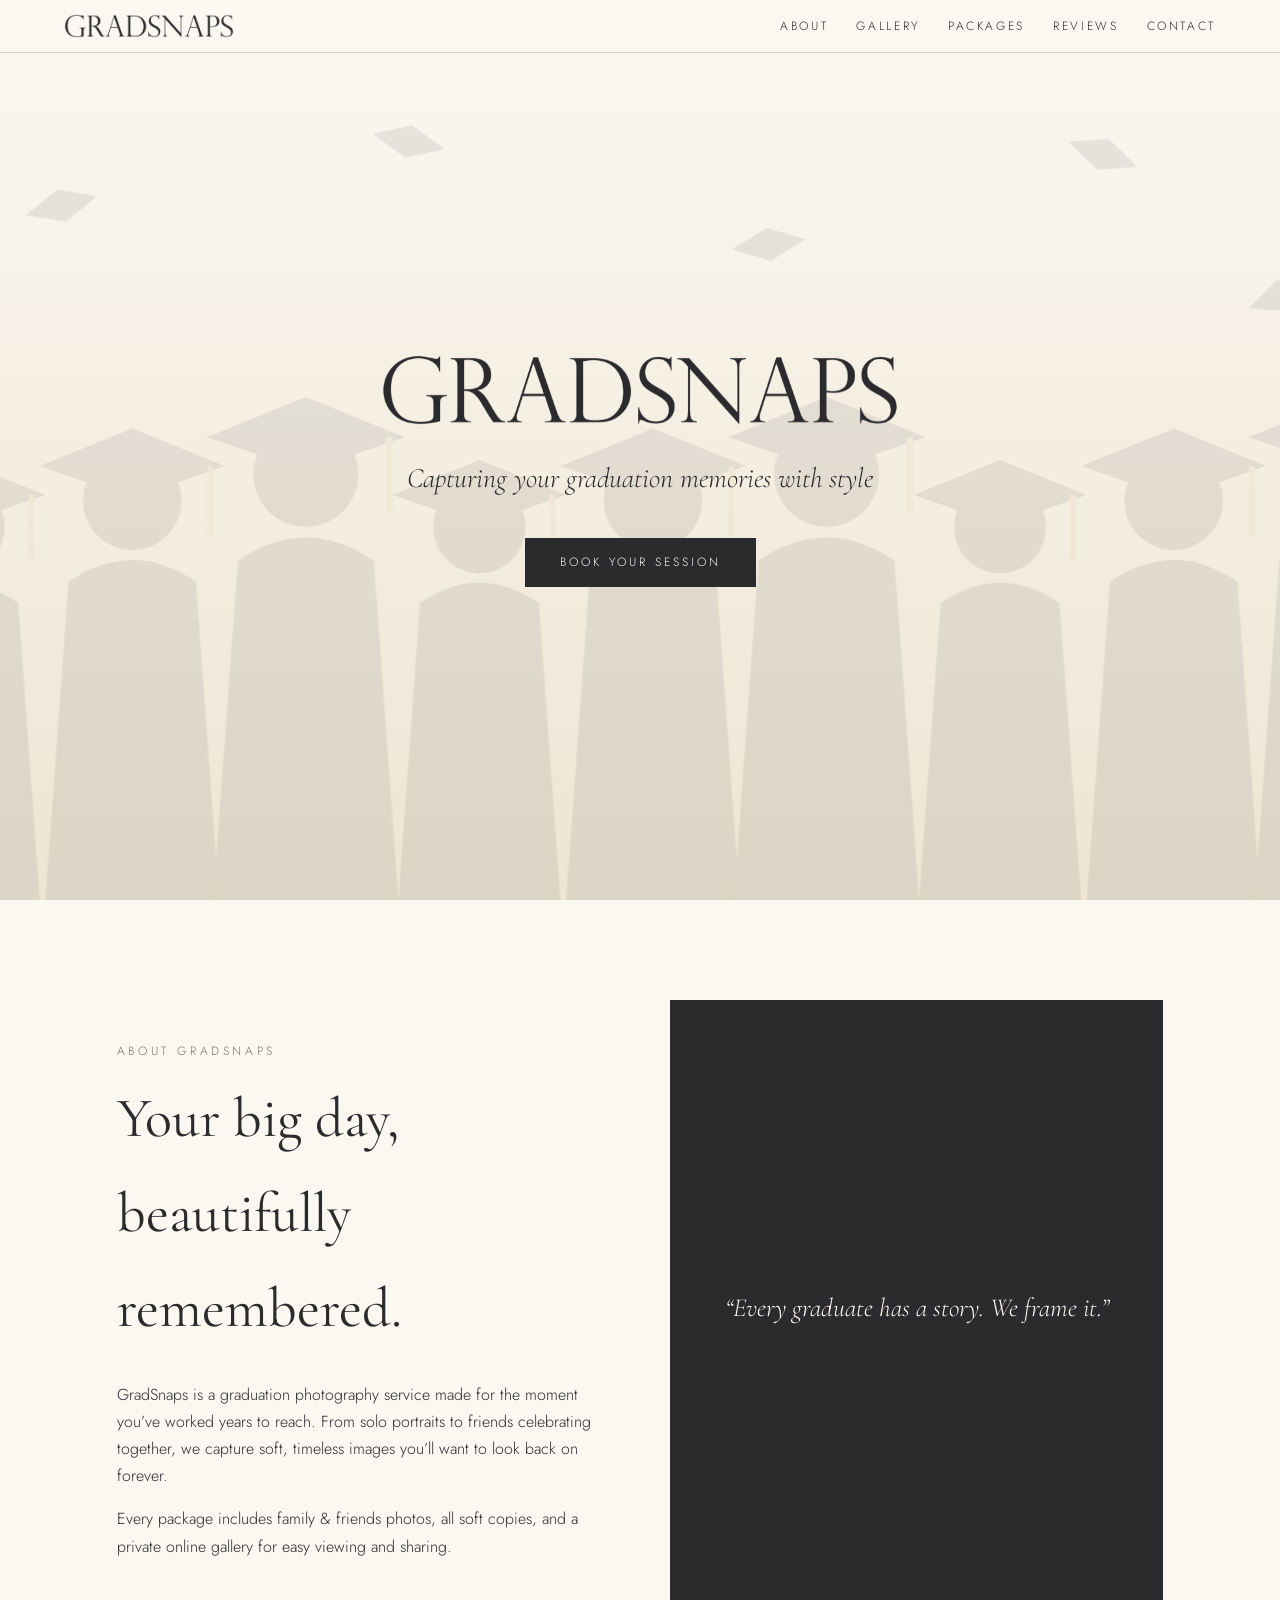
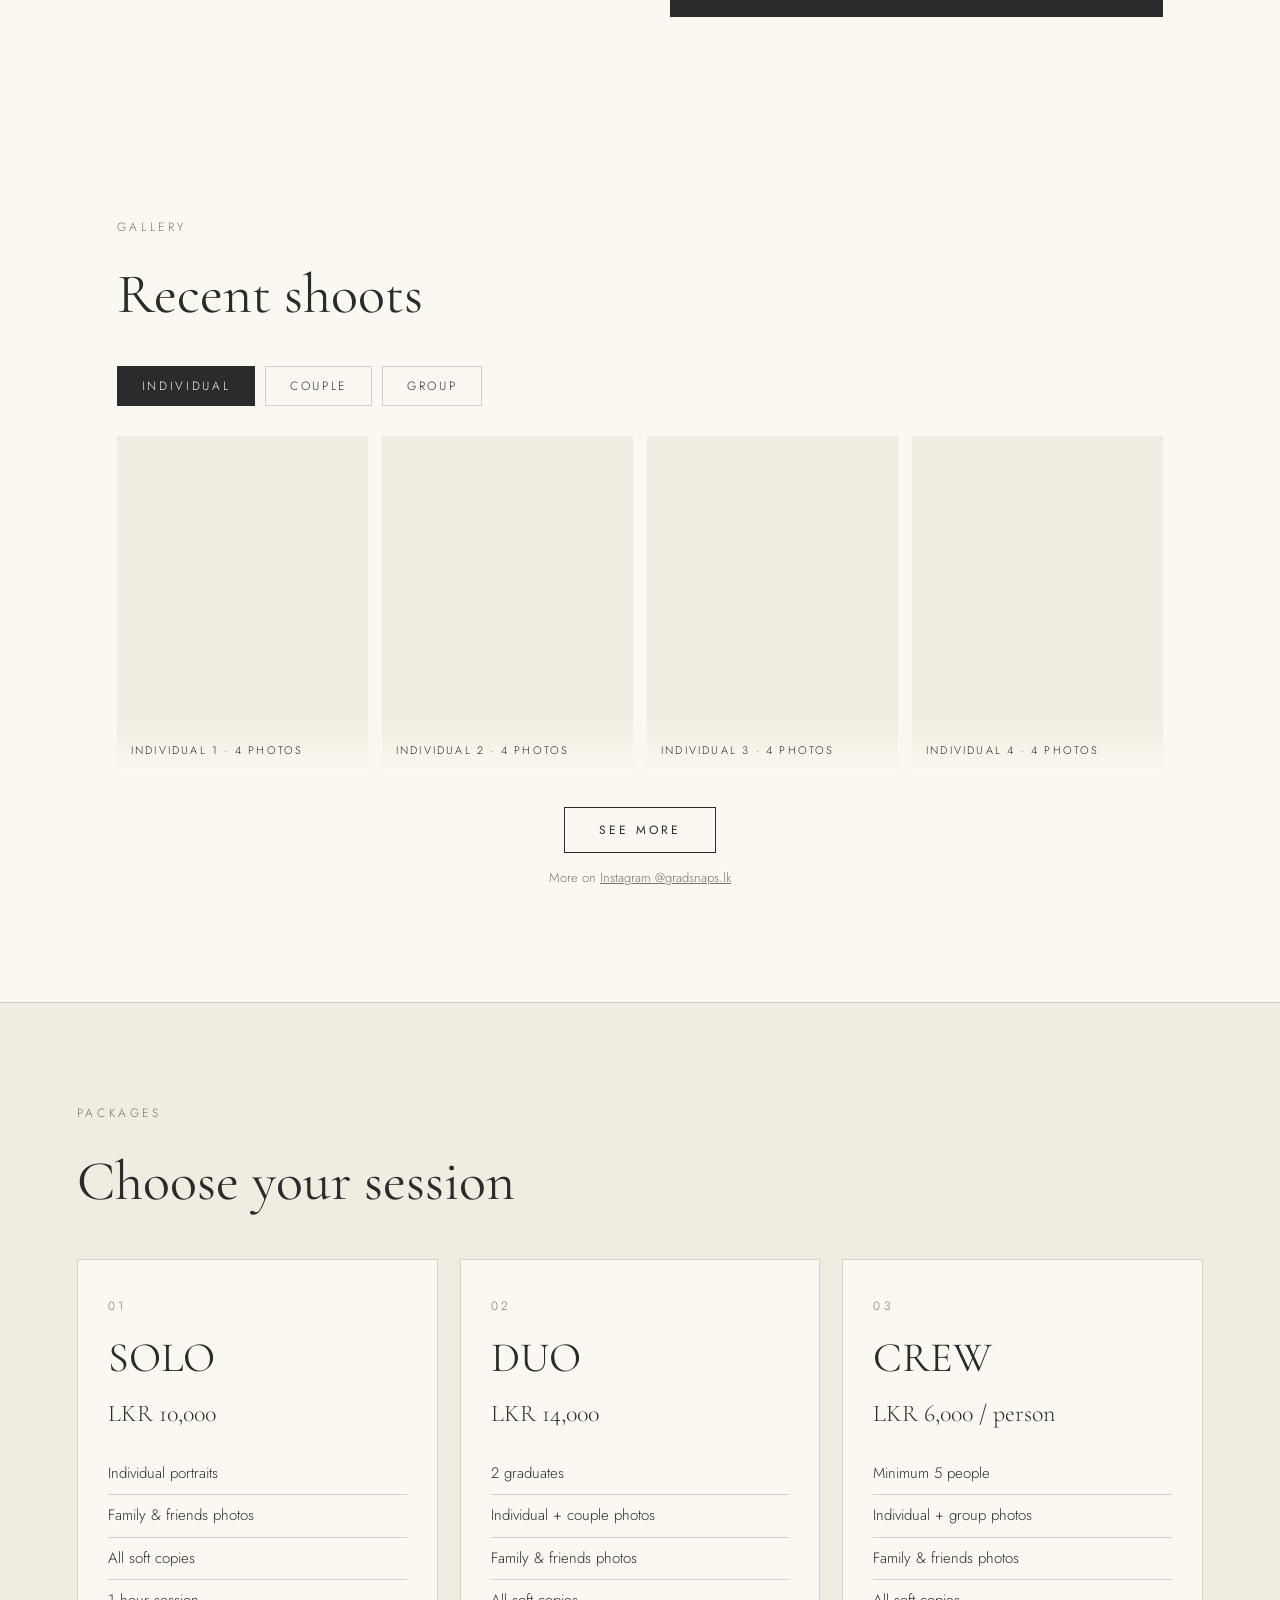
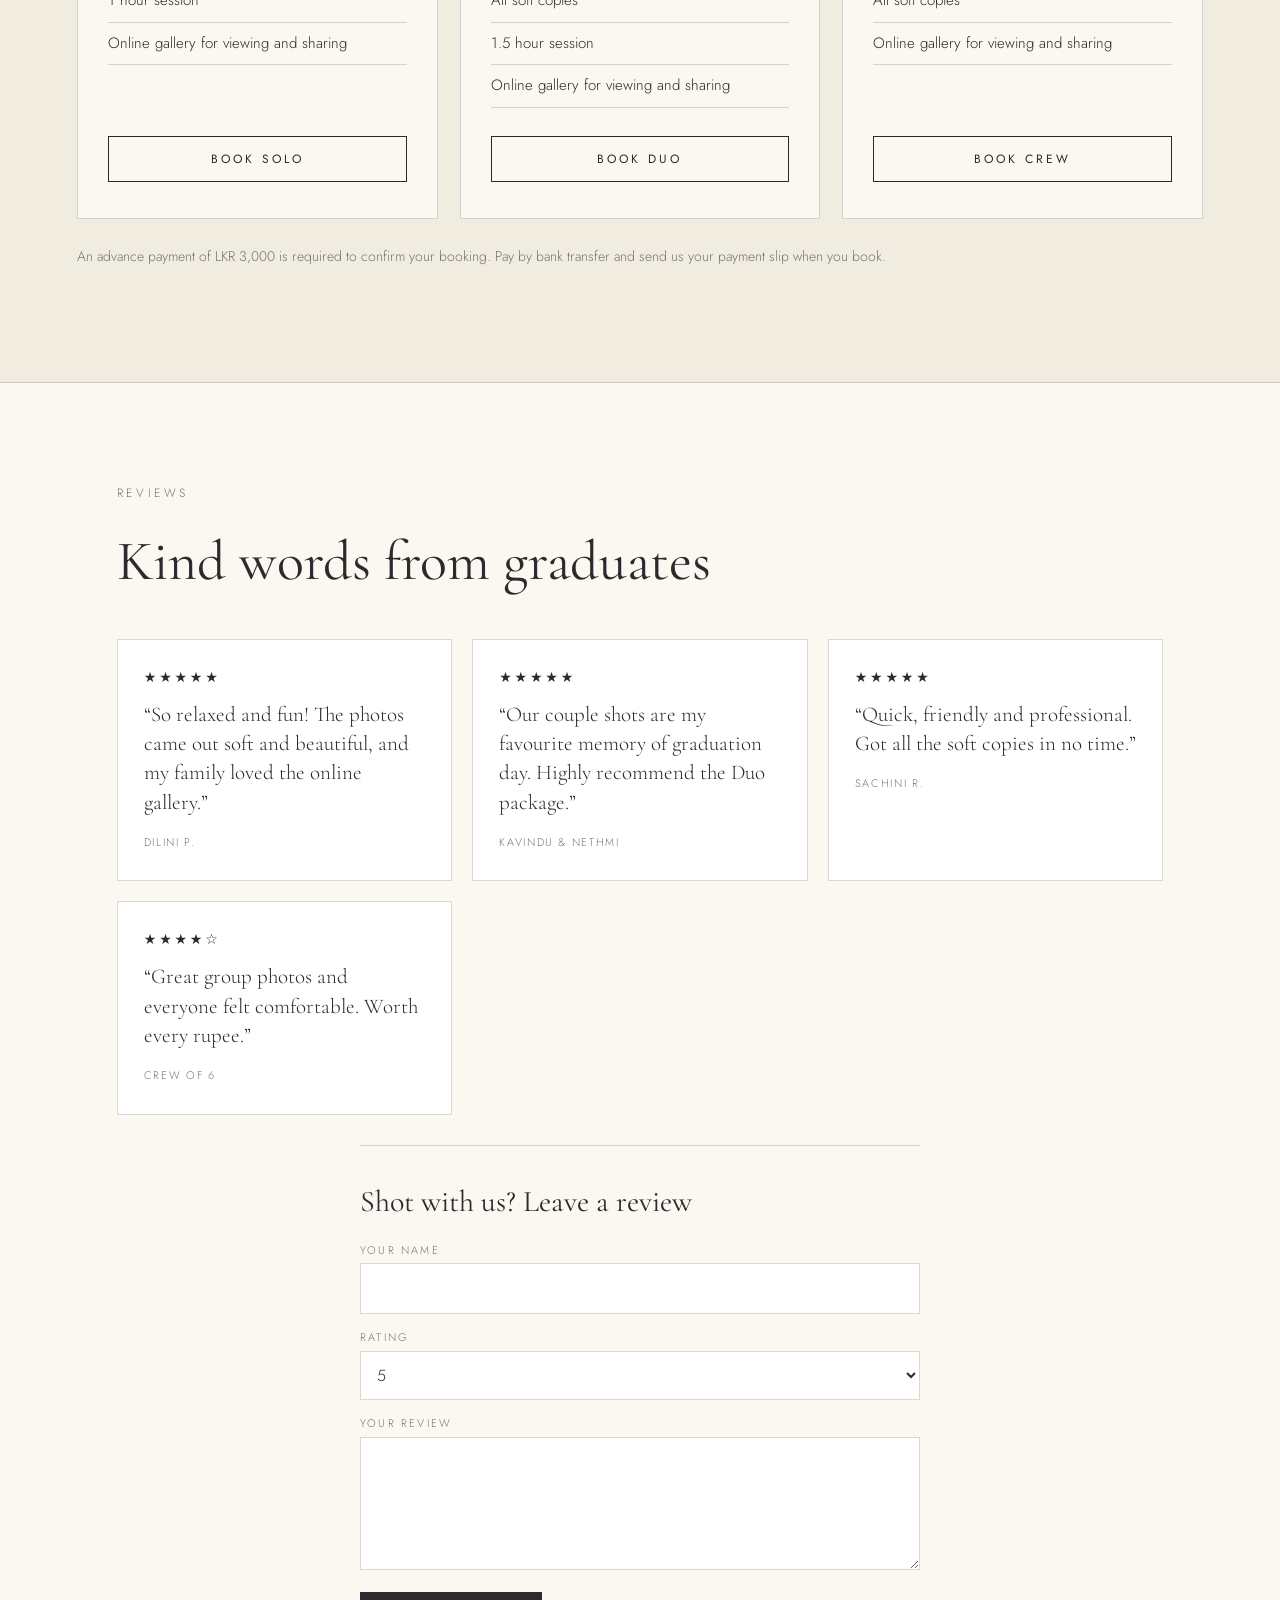
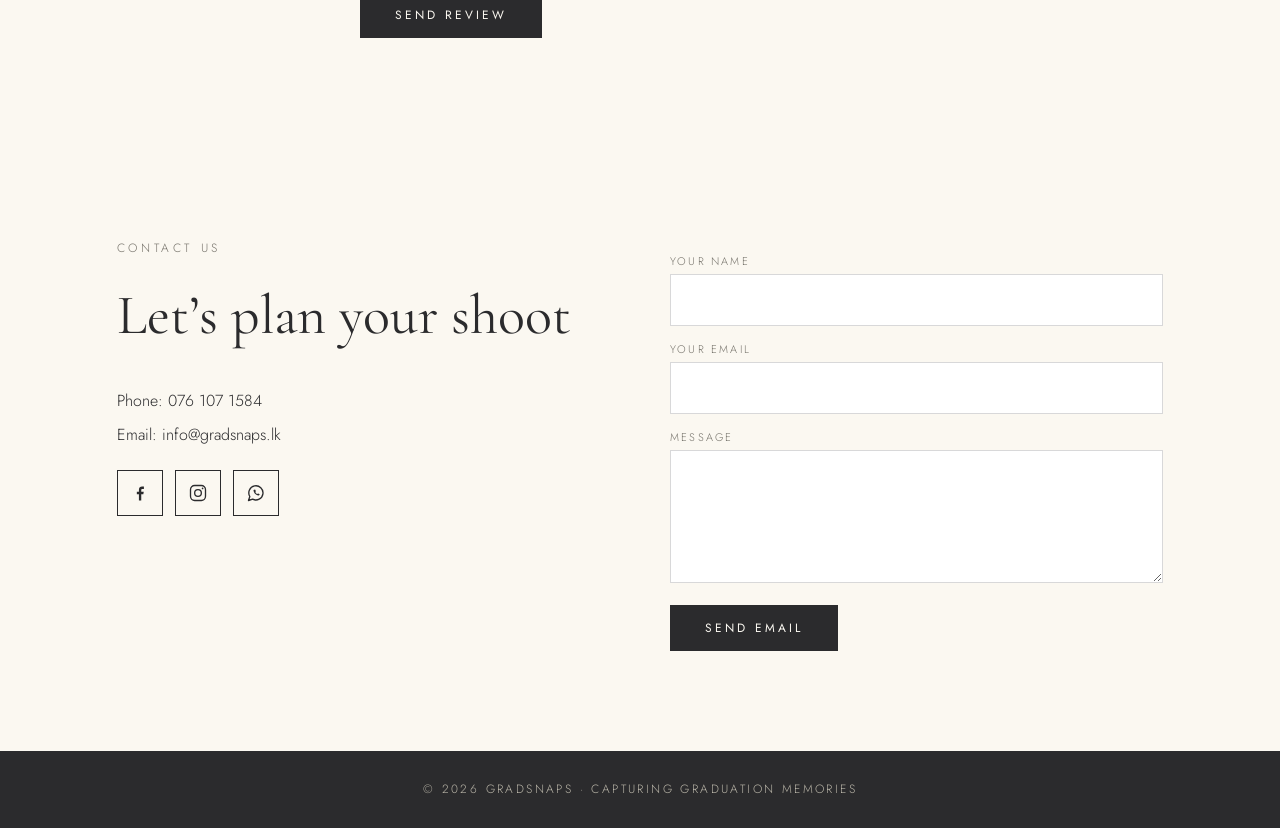
==== index.html @ c65459b5 "Add files via upload" ====
<!DOCTYPE html>
<html lang="en">

<head>
  <meta charset="utf-8">
  <meta name="viewport" content="width=device-width, initial-scale=1, viewport-fit=cover">
  <title>GradSnaps - Graduation Photography</title>
  <link
    href="https://fonts.googleapis.com/css2?family=Cormorant+Garamond:ital,wght@0,400;0,500;1,400&family=Jost:wght@300;400;500&display=swap"
    rel="stylesheet">
  <style>
    :root {
      --ivory: #fbf8f1;
      --ivory2: #f1ece0;
      --char: #2b2b2d;
      --mute: #77746c;
      --line: rgba(43, 43, 45, .18);
      box-sizing: border-box;
      padding-top: env(safe-area-inset-top, 0px);
      padding-bottom: env(safe-area-inset-bottom, 0px)
    }

    html {
      scroll-behavior: smooth;
      scroll-padding-top: 70px
    }

    * {
      box-sizing: border-box
    }

    body {
      margin: 0;
      background: var(--ivory);
      color: var(--char);
      font-family: Jost, system-ui, sans-serif;
      font-weight: 300;
      line-height: 1.7
    }

    h1,
    h2,
    h3 {
      font-family: 'Cormorant Garamond', Georgia, serif;
      font-weight: 400;
      margin: 0
    }

    a {
      color: inherit;
      text-decoration: none
    }

    nav {
      position: fixed;
      top: 0;
      left: 0;
      right: 0;
      z-index: 20;
      display: flex;
      justify-content: space-between;
      align-items: center;
      padding: calc(14px + env(safe-area-inset-top, 0px)) 5vw 14px;
      background: rgba(251, 248, 241, .9);
      backdrop-filter: blur(8px);
      border-bottom: 1px solid var(--line)
    }

    nav img {
      height: 24px
    }

    nav ul {
      display: flex;
      gap: 28px;
      list-style: none;
      margin: 0;
      padding: 0;
      font-size: 12px;
      letter-spacing: .22em;
      text-transform: uppercase
    }

    nav a:hover {
      opacity: .55
    }

    .hero {
      position: relative;
      overflow: hidden;
      background: linear-gradient(180deg, #fbf8f1, #eee5d3);
      min-height: 100vh;
      display: flex;
      flex-direction: column;
      align-items: center;
      justify-content: center;
      text-align: center;
      padding: 120px 6vw 80px
    }

    .hero>* {
      position: relative;
      z-index: 1
    }

    .hero .hbg {
      position: absolute;
      inset: 0;
      z-index: 0
    }

    .hero img {
      width: min(520px, 80vw)
    }

    .hero p {
      font-family: 'Cormorant Garamond', serif;
      font-style: italic;
      font-size: clamp(20px, 3vw, 28px);
      margin: 28px 0 36px
    }

    .btn {
      display: inline-block;
      border: 1px solid var(--char);
      padding: 13px 34px;
      font-size: 12px;
      letter-spacing: .25em;
      text-transform: uppercase;
      cursor: pointer;
      background: none;
      color: var(--char);
      font-family: inherit;
      transition: .25s
    }

    .btn:hover,
    .btn.solid {
      background: var(--char);
      color: var(--ivory)
    }

    .btn.solid:hover {
      background: transparent;
      color: var(--char)
    }

    section {
      padding: 100px 6vw;
      max-width: 1200px;
      margin: auto
    }

    .eyebrow {
      font-size: 12px;
      letter-spacing: .3em;
      text-transform: uppercase;
      color: var(--mute)
    }

    h2 {
      font-size: clamp(36px, 5vw, 56px);
      margin: 10px 0 24px
    }

    .about {
      display: grid;
      grid-template-columns: 1fr 1fr;
      gap: 60px;
      align-items: center
    }

    .about .art {
      aspect-ratio: 4/5;
      background: var(--char);
      color: var(--ivory);
      display: flex;
      align-items: center;
      justify-content: center;
      font-family: 'Cormorant Garamond', serif;
      font-style: italic;
      font-size: 26px;
      text-align: center;
      padding: 30px
    }

    .tabs {
      display: flex;
      gap: 10px;
      flex-wrap: wrap;
      margin: 10px 0 30px
    }

    .tabs button {
      border: 1px solid var(--line);
      background: none;
      padding: 9px 24px;
      font: inherit;
      font-size: 12px;
      letter-spacing: .22em;
      text-transform: uppercase;
      cursor: pointer;
      color: var(--char)
    }

    .tabs button.on {
      background: var(--char);
      color: var(--ivory);
      border-color: var(--char)
    }

    .grid {
      display: grid;
      grid-template-columns: repeat(auto-fill, minmax(230px, 1fr));
      gap: 14px
    }

    .ph {
      position: relative;
      overflow: hidden;
      aspect-ratio: 3/4;
      background: var(--ivory2)
    }

    .ph svg {
      display: block;
      width: 100%;
      height: 100%
    }

    .ph .cap {
      position: absolute;
      left: 0;
      right: 0;
      bottom: 0;
      padding: 22px 14px 12px;
      font-size: 10px;
      letter-spacing: .2em;
      text-transform: uppercase;
      color: var(--char);
      background: linear-gradient(transparent, rgba(251, 248, 241, .85))
    }

    .ph:nth-child(3n+2) {
      aspect-ratio: 4/5
    }

    .more {
      text-align: center;
      margin-top: 36px
    }

    .note {
      font-size: 13px;
      color: var(--mute);
      text-align: center;
      margin-top: 14px
    }

    .pk {
      border-top: 1px solid var(--line);
      border-bottom: 1px solid var(--line);
      background: var(--ivory2);
      max-width: none
    }

    .pk-in {
      max-width: 1200px;
      margin: auto
    }

    .cards {
      display: grid;
      grid-template-columns: repeat(auto-fit, minmax(260px, 1fr));
      gap: 22px;
      margin-top: 30px
    }

    .card {
      border: 1px solid var(--line);
      background: var(--ivory);
      padding: 36px 30px;
      display: flex;
      flex-direction: column
    }

    .card .n {
      font-size: 12px;
      letter-spacing: .3em;
      color: var(--mute)
    }

    .card h3 {
      font-size: 42px;
      margin: 6px 0 0
    }

    .card .pr {
      font-family: 'Cormorant Garamond', serif;
      font-size: 24px;
      margin-bottom: 18px
    }

    .card ul {
      list-style: none;
      padding: 0;
      margin: 0 0 28px;
      flex: 1
    }

    .card li {
      padding: 8px 0;
      border-bottom: 1px solid var(--line);
      font-size: 15px
    }

    .adv {
      margin-top: 26px;
      font-size: 14px;
      color: var(--mute)
    }

    .modal {
      position: fixed;
      inset: 0;
      background: rgba(29, 29, 31, .55);
      display: none;
      align-items: center;
      justify-content: center;
      z-index: 50;
      padding: 20px
    }

    .modal.open {
      display: flex
    }

    .box {
      background: var(--ivory);
      max-width: 480px;
      width: 100%;
      padding: 36px 30px;
      max-height: 92vh;
      overflow: auto
    }

    .box h3 {
      font-size: 34px
    }

    label {
      display: block;
      font-size: 11px;
      letter-spacing: .2em;
      text-transform: uppercase;
      margin: 14px 0 4px;
      color: var(--mute)
    }

    input,
    select,
    textarea {
      width: 100%;
      padding: 11px 12px;
      border: 1px solid var(--line);
      background: #fff;
      font: inherit;
      color: var(--char)
    }

    .sum {
      margin: 18px 0;
      padding: 14px;
      background: var(--ivory2);
      font-size: 14px
    }

    .box .btn {
      width: 100%;
      margin-top: 8px
    }

    .bank {
      border: 1px solid var(--line);
      background: #fff;
      padding: 14px 16px;
      margin: 10px 0;
      font-size: 14px;
      display: flex;
      justify-content: space-between;
      align-items: center;
      gap: 10px
    }

    .bank b {
      font-weight: 500
    }

    .bank small {
      display: block;
      color: var(--mute);
      font-size: 12px
    }

    .bank button {
      border: 1px solid var(--char);
      background: none;
      padding: 6px 12px;
      font: inherit;
      font-size: 11px;
      letter-spacing: .15em;
      text-transform: uppercase;
      cursor: pointer;
      color: var(--char);
      flex: none
    }

    .steps {
      font-size: 13px;
      color: var(--mute);
      margin: 14px 0 6px;
      padding-left: 18px
    }

    .close {
      float: right;
      cursor: pointer;
      font-size: 26px;
      line-height: 1
    }

    .contact {
      display: grid;
      grid-template-columns: 1fr 1fr;
      gap: 60px
    }

    .cl p {
      margin: 6px 0
    }

    .links {
      display: flex;
      gap: 12px;
      flex-wrap: wrap;
      margin-top: 22px
    }

    .links a {
      width: 46px;
      height: 46px;
      border: 1px solid var(--char);
      display: flex;
      align-items: center;
      justify-content: center;
      transition: .25s
    }

    .links a:hover {
      background: var(--char);
      color: var(--ivory)
    }

    .links svg {
      width: 20px;
      height: 20px
    }

    .rv {
      display: grid;
      grid-template-columns: repeat(auto-fit, minmax(260px, 1fr));
      gap: 20px;
      margin: 30px 0
    }

    .rc {
      border: 1px solid var(--line);
      background: #fff;
      padding: 26px
    }

    .rc .st {
      letter-spacing: .2em;
      font-size: 14px
    }

    .rc p {
      font-family: 'Cormorant Garamond', serif;
      font-size: 21px;
      line-height: 1.4;
      margin: 10px 0
    }

    .rc small {
      color: var(--mute);
      letter-spacing: .15em;
      text-transform: uppercase;
      font-size: 11px
    }

    .rv .empty {
      grid-column: 1/-1;
      text-align: center;
      color: var(--mute);
      padding: 36px;
      border: 1px dashed var(--line)
    }

    .rform {
      max-width: 560px;
      margin: auto;
      border-top: 1px solid var(--line);
      padding-top: 30px
    }

    .abar {
      position: fixed;
      left: 50%;
      transform: translateX(-50%);
      bottom: calc(16px + env(safe-area-inset-bottom, 0px));
      z-index: 40;
      display: flex;
      gap: 8px;
      background: var(--char);
      padding: 8px
    }

    .abar button,
    .radm button {
      border: 1px solid var(--ivory);
      background: none;
      color: var(--ivory);
      padding: 9px 16px;
      font: inherit;
      font-size: 11px;
      letter-spacing: .15em;
      text-transform: uppercase;
      cursor: pointer
    }

    .radm {
      margin-top: 12px;
      display: flex;
      gap: 8px
    }

    .radm button {
      border-color: var(--char);
      color: var(--char);
      padding: 6px 12px
    }

    .aadd {
      text-align: center;
      margin-top: 24px
    }

    .ph img {
      width: 100%;
      height: 100%;
      object-fit: cover;
      display: block
    }

    .del {
      position: absolute;
      top: 8px;
      right: 8px;
      z-index: 2;
      background: var(--char);
      color: var(--ivory);
      border: 0;
      width: 30px;
      height: 30px;
      font-size: 18px;
      cursor: pointer
    }

    #toast {
      position: fixed;
      left: 50%;
      transform: translateX(-50%);
      bottom: 84px;
      background: var(--char);
      color: var(--ivory);
      padding: 10px 18px;
      font-size: 13px;
      z-index: 60;
      opacity: 0;
      transition: .3s;
      max-width: 90vw;
      text-align: center
    }

    footer {
      background: var(--char);
      color: #b9b5a8;
      text-align: center;
      padding: 28px;
      font-size: 12px;
      letter-spacing: .2em;
      text-transform: uppercase
    }

    @media(max-width:760px) {
      nav ul {
        gap: 14px;
        font-size: 10px;
        letter-spacing: .12em
      }

      nav img {
        display: none
      }

      .about,
      .contact {
        grid-template-columns: 1fr;
        gap: 36px
      }

      section {
        padding: 70px 6vw
      }
    }

    .shoot {
      position: relative;
      aspect-ratio: 3/4;
      overflow: hidden;
      cursor: pointer;
      background: var(--ivory2)
    }

    .shoot img {
      display: none
    }

    .shoot img:first-child {
      display: block;
      width: 100%;
      height: 100%;
      object-fit: cover;
      transition: .5s
    }

    .shoot:hover img:first-child {
      transform: scale(1.05)
    }

    .shoot::after {
      content: attr(data-title) " \00b7  4 photos";
      position: absolute;
      left: 0;
      right: 0;
      bottom: 0;
      padding: 26px 14px 12px;
      font-size: 11px;
      letter-spacing: .2em;
      text-transform: uppercase;
      background: linear-gradient(transparent, rgba(251, 248, 241, .92))
    }

    .lb {
      position: fixed;
      inset: 0;
      background: rgba(18, 15, 15, .96);
      display: none;
      flex-direction: column;
      align-items: center;
      justify-content: center;
      z-index: 60;
      padding: 16px 12px calc(16px + env(safe-area-inset-bottom, 0px))
    }

    .lb.open {
      display: flex
    }

    .lbc {
      position: absolute;
      top: calc(14px + env(safe-area-inset-top, 0px));
      right: 20px;
      color: #fbf8f1;
      font-size: 34px;
      cursor: pointer;
      line-height: 1;
      z-index: 2
    }

    .lbt {
      color: #a9a597;
      font-size: 12px;
      letter-spacing: .3em;
      text-transform: uppercase;
      margin-bottom: 10px
    }

    .lbs {
      display: flex;
      align-items: center;
      justify-content: center;
      gap: clamp(8px, 4vw, 60px);
      width: 100%
    }

    .lbs img {
      max-height: 66vh;
      max-width: min(80vw, 720px);
      object-fit: contain;
      display: block;
      min-width: 0
    }

    .ar {
      width: 54px;
      height: 54px;
      border-radius: 50%;
      border: 1px solid rgba(251, 248, 241, .6);
      background: none;
      color: #fbf8f1;
      font-size: 22px;
      cursor: pointer;
      flex: none
    }

    .ar:hover {
      background: #fbf8f1;
      color: #2b2b2d
    }

    .lbn {
      color: #cfcabb;
      letter-spacing: .2em;
      margin: 14px 0 10px;
      font-size: 18px
    }

    .lbn b {
      color: #c9a96a;
      font-weight: 400
    }

    .lbth {
      display: flex;
      gap: 12px;
      overflow-x: auto;
      max-width: 100%;
      padding: 4px;
      position: relative
    }

    .lbth img {
      height: 72px;
      width: 54px;
      object-fit: cover;
      opacity: .5;
      cursor: pointer;
      border: 2px solid transparent;
      flex: none
    }

    .lbth img.on {
      opacity: 1;
      border-color: #c9a96a
    }

    @media(max-width:600px) {
      .ar {
        width: 38px;
        height: 38px;
        font-size: 16px
      }

      .lbs img {
        max-height: 60vh
      }
    }
  </style>
</head>

<body>
  <nav>
    <img
      src="[data-uri]"
      alt="GradSnaps">
    <ul>
      <li><a href="#about">About</a></li>
      <li><a href="#gallery">Gallery</a></li>
      <li><a href="#packages">Packages</a></li>
      <li><a href="#reviews">Reviews</a></li>
      <li><a href="#contact">Contact</a></li>
    </ul>
  </nav>

  <header class="hero">
    <div class="hbg" id="hbg"></div>
    <img
      src="[data-uri]"
      alt="GradSnaps">
    <p>Capturing your graduation memories with style</p>
    <a class="btn solid" href="#packages">Book Your Session</a>
  </header>

  <section id="about" class="about">
    <div>
      <div class="eyebrow">About GradSnaps</div>
      <h2>Your big day, beautifully remembered.</h2>
      <p>GradSnaps is a graduation photography service made for the moment you’ve worked years to reach. From solo
        portraits to friends celebrating together, we capture soft, timeless images you’ll want to look back on forever.
      </p>
      <p>Every package includes family &amp; friends photos, all soft copies, and a private online gallery for easy
        viewing and sharing.</p>
    </div>
    <div class="art">“Every graduate has a story. We frame it.”</div>
  </section>

  <section id="gallery">
    <div class="eyebrow">Gallery</div>
    <h2>Recent shoots</h2>
    <div class="tabs" id="tabs">
      <button class="on" data-c="Individual">Individual</button>
      <button data-c="Couple">Couple</button>
      <button data-c="Group">Group</button>
    </div>

    <!-- ===== INDIVIDUAL SHOOTS =====
       One <div class="shoot"> = one shoot (4 photos). The FIRST photo is the cover shown in the gallery.
       To add a shoot: copy a whole <div class="shoot">...</div> block, change data-title and the image paths.
       Add "extra" (class="shoot extra") to hide it until "See more" is pressed. -->
    <div class="grid" id="g-Individual">
      <div class="shoot" data-title="Individual 1">
        <img src="images/individual-1/1.jpg" alt="Individual 1 photo 1" onerror="this.style.display='none'">
        <img src="images/individual-1/2.jpg" alt="Individual 1 photo 2" onerror="this.style.display='none'">
        <img src="images/individual-1/3.jpg" alt="Individual 1 photo 3" onerror="this.style.display='none'">
        <img src="images/individual-1/4.jpg" alt="Individual 1 photo 4" onerror="this.style.display='none'">
      </div>
      <div class="shoot" data-title="Individual 2">
        <img src="images/individual-2/1.jpg" alt="Individual 2 photo 1" onerror="this.style.display='none'">
        <img src="images/individual-2/2.jpg" alt="Individual 2 photo 2" onerror="this.style.display='none'">
        <img src="images/individual-2/3.jpg" alt="Individual 2 photo 3" onerror="this.style.display='none'">
        <img src="images/individual-2/4.jpg" alt="Individual 2 photo 4" onerror="this.style.display='none'">
      </div>
      <div class="shoot" data-title="Individual 3">
        <img src="images/individual-3/1.jpg" alt="Individual 3 photo 1" onerror="this.style.display='none'">
        <img src="images/individual-3/2.jpg" alt="Individual 3 photo 2" onerror="this.style.display='none'">
        <img src="images/individual-3/3.jpg" alt="Individual 3 photo 3" onerror="this.style.display='none'">
        <img src="images/individual-3/4.jpg" alt="Individual 3 photo 4" onerror="this.style.display='none'">
      </div>
      <div class="shoot" data-title="Individual 4">
        <img src="images/individual-4/1.jpg" alt="Individual 4 photo 1" onerror="this.style.display='none'">
        <img src="images/individual-4/2.jpg" alt="Individual 4 photo 2" onerror="this.style.display='none'">
        <img src="images/individual-4/3.jpg" alt="Individual 4 photo 3" onerror="this.style.display='none'">
        <img src="images/individual-4/4.jpg" alt="Individual 4 photo 4" onerror="this.style.display='none'">
      </div>
      <div class="shoot extra" data-title="Individual 5">
        <img src="images/individual-5/1.jpg" alt="Individual 5 photo 1" onerror="this.style.display='none'">
        <img src="images/individual-5/2.jpg" alt="Individual 5 photo 2" onerror="this.style.display='none'">
        <img src="images/individual-5/3.jpg" alt="Individual 5 photo 3" onerror="this.style.display='none'">
        <img src="images/individual-5/4.jpg" alt="Individual 5 photo 4" onerror="this.style.display='none'">
      </div>
      <div class="shoot extra" data-title="Individual 6">
        <img src="images/individual-6/1.jpg" alt="Individual 6 photo 1" onerror="this.style.display='none'">
        <img src="images/individual-6/2.jpg" alt="Individual 6 photo 2" onerror="this.style.display='none'">
        <img src="images/individual-6/3.jpg" alt="Individual 6 photo 3" onerror="this.style.display='none'">
        <img src="images/individual-6/4.jpg" alt="Individual 6 photo 4" onerror="this.style.display='none'">
      </div>
    </div>

    <!-- ===== COUPLE SHOOTS =====
       One <div class="shoot"> = one shoot (4 photos). The FIRST photo is the cover shown in the gallery.
       To add a shoot: copy a whole <div class="shoot">...</div> block, change data-title and the image paths.
       Add "extra" (class="shoot extra") to hide it until "See more" is pressed. -->
    <div class="grid" id="g-Couple">
      <div class="shoot" data-title="Couple 1">
        <img src="images/couple-1/1.jpg" alt="Couple 1 photo 1" onerror="this.style.display='none'">
        <img src="images/couple-1/2.jpg" alt="Couple 1 photo 2" onerror="this.style.display='none'">
        <img src="images/couple-1/3.jpg" alt="Couple 1 photo 3" onerror="this.style.display='none'">
        <img src="images/couple-1/4.jpg" alt="Couple 1 photo 4" onerror="this.style.display='none'">
      </div>
      <div class="shoot" data-title="Couple 2">
        <img src="images/couple-2/1.jpg" alt="Couple 2 photo 1" onerror="this.style.display='none'">
        <img src="images/couple-2/2.jpg" alt="Couple 2 photo 2" onerror="this.style.display='none'">
        <img src="images/couple-2/3.jpg" alt="Couple 2 photo 3" onerror="this.style.display='none'">
        <img src="images/couple-2/4.jpg" alt="Couple 2 photo 4" onerror="this.style.display='none'">
      </div>
      <div class="shoot" data-title="Couple 3">
        <img src="images/couple-3/1.jpg" alt="Couple 3 photo 1" onerror="this.style.display='none'">
        <img src="images/couple-3/2.jpg" alt="Couple 3 photo 2" onerror="this.style.display='none'">
        <img src="images/couple-3/3.jpg" alt="Couple 3 photo 3" onerror="this.style.display='none'">
        <img src="images/couple-3/4.jpg" alt="Couple 3 photo 4" onerror="this.style.display='none'">
      </div>
      <div class="shoot" data-title="Couple 4">
        <img src="images/couple-4/1.jpg" alt="Couple 4 photo 1" onerror="this.style.display='none'">
        <img src="images/couple-4/2.jpg" alt="Couple 4 photo 2" onerror="this.style.display='none'">
        <img src="images/couple-4/3.jpg" alt="Couple 4 photo 3" onerror="this.style.display='none'">
        <img src="images/couple-4/4.jpg" alt="Couple 4 photo 4" onerror="this.style.display='none'">
      </div>
      <div class="shoot extra" data-title="Couple 5">
        <img src="images/couple-5/1.jpg" alt="Couple 5 photo 1" onerror="this.style.display='none'">
        <img src="images/couple-5/2.jpg" alt="Couple 5 photo 2" onerror="this.style.display='none'">
        <img src="images/couple-5/3.jpg" alt="Couple 5 photo 3" onerror="this.style.display='none'">
        <img src="images/couple-5/4.jpg" alt="Couple 5 photo 4" onerror="this.style.display='none'">
      </div>
      <div class="shoot extra" data-title="Couple 6">
        <img src="images/couple-6/1.jpg" alt="Couple 6 photo 1" onerror="this.style.display='none'">
        <img src="images/couple-6/2.jpg" alt="Couple 6 photo 2" onerror="this.style.display='none'">
        <img src="images/couple-6/3.jpg" alt="Couple 6 photo 3" onerror="this.style.display='none'">
        <img src="images/couple-6/4.jpg" alt="Couple 6 photo 4" onerror="this.style.display='none'">
      </div>
    </div>

    <!-- ===== GROUP SHOOTS =====
       One <div class="shoot"> = one shoot (4 photos). The FIRST photo is the cover shown in the gallery.
       To add a shoot: copy a whole <div class="shoot">...</div> block, change data-title and the image paths.
       Add "extra" (class="shoot extra") to hide it until "See more" is pressed. -->
    <div class="grid" id="g-Group">
      <div class="shoot" data-title="Group 1">
        <img src="images/group-1/1.jpg" alt="Group 1 photo 1" onerror="this.style.display='none'">
        <img src="images/group-1/2.jpg" alt="Group 1 photo 2" onerror="this.style.display='none'">
        <img src="images/group-1/3.jpg" alt="Group 1 photo 3" onerror="this.style.display='none'">
        <img src="images/group-1/4.jpg" alt="Group 1 photo 4" onerror="this.style.display='none'">
      </div>
      <div class="shoot" data-title="Group 2">
        <img src="images/group-2/1.jpg" alt="Group 2 photo 1" onerror="this.style.display='none'">
        <img src="images/group-2/2.jpg" alt="Group 2 photo 2" onerror="this.style.display='none'">
        <img src="images/group-2/3.jpg" alt="Group 2 photo 3" onerror="this.style.display='none'">
        <img src="images/group-2/4.jpg" alt="Group 2 photo 4" onerror="this.style.display='none'">
      </div>
      <div class="shoot" data-title="Group 3">
        <img src="images/group-3/1.jpg" alt="Group 3 photo 1" onerror="this.style.display='none'">
        <img src="images/group-3/2.jpg" alt="Group 3 photo 2" onerror="this.style.display='none'">
        <img src="images/group-3/3.jpg" alt="Group 3 photo 3" onerror="this.style.display='none'">
        <img src="images/group-3/4.jpg" alt="Group 3 photo 4" onerror="this.style.display='none'">
      </div>
      <div class="shoot" data-title="Group 4">
        <img src="images/group-4/1.jpg" alt="Group 4 photo 1" onerror="this.style.display='none'">
        <img src="images/group-4/2.jpg" alt="Group 4 photo 2" onerror="this.style.display='none'">
        <img src="images/group-4/3.jpg" alt="Group 4 photo 3" onerror="this.style.display='none'">
        <img src="images/group-4/4.jpg" alt="Group 4 photo 4" onerror="this.style.display='none'">
      </div>
      <div class="shoot extra" data-title="Group 5">
        <img src="images/group-5/1.jpg" alt="Group 5 photo 1" onerror="this.style.display='none'">
        <img src="images/group-5/2.jpg" alt="Group 5 photo 2" onerror="this.style.display='none'">
        <img src="images/group-5/3.jpg" alt="Group 5 photo 3" onerror="this.style.display='none'">
        <img src="images/group-5/4.jpg" alt="Group 5 photo 4" onerror="this.style.display='none'">
      </div>
      <div class="shoot extra" data-title="Group 6">
        <img src="images/group-6/1.jpg" alt="Group 6 photo 1" onerror="this.style.display='none'">
        <img src="images/group-6/2.jpg" alt="Group 6 photo 2" onerror="this.style.display='none'">
        <img src="images/group-6/3.jpg" alt="Group 6 photo 3" onerror="this.style.display='none'">
        <img src="images/group-6/4.jpg" alt="Group 6 photo 4" onerror="this.style.display='none'">
      </div>
    </div>
    <div class="more"><button class="btn" id="more">See more</button></div>
    <p class="note">More on <a href="https://www.instagram.com/gradsnaps.lk/" target="_blank" rel="noopener"
        style="text-decoration:underline">Instagram @gradsnaps.lk</a></p>
  </section>

  <section class="pk" id="packages">
    <div class="pk-in">
      <div class="eyebrow">Packages</div>
      <h2>Choose your session</h2>
      <div class="cards">
        <div class="card"><span class="n">01</span>
          <h3>SOLO</h3>
          <div class="pr">LKR 10,000</div>
          <ul>
            <li>Individual portraits</li>
            <li>Family &amp; friends photos</li>
            <li>All soft copies</li>
            <li>1 hour session</li>
            <li>Online gallery for viewing and sharing</li>
          </ul>
          <button class="btn" onclick="openBook('SOLO',10000)">Book Solo</button>
        </div>
        <div class="card"><span class="n">02</span>
          <h3>DUO</h3>
          <div class="pr">LKR 14,000</div>
          <ul>
            <li>2 graduates</li>
            <li>Individual + couple photos</li>
            <li>Family &amp; friends photos</li>
            <li>All soft copies</li>
            <li>1.5 hour session</li>
            <li>Online gallery for viewing and sharing</li>
          </ul>
          <button class="btn" onclick="openBook('DUO',14000)">Book Duo</button>
        </div>
        <div class="card"><span class="n">03</span>
          <h3>CREW</h3>
          <div class="pr">LKR 6,000 / person</div>
          <ul>
            <li>Minimum 5 people</li>
            <li>Individual + group photos</li>
            <li>Family &amp; friends photos</li>
            <li>All soft copies</li>
            <li>Online gallery for viewing and sharing</li>
          </ul>
          <button class="btn" onclick="openBook('CREW',6000)">Book Crew</button>
        </div>
      </div>
      <p class="adv">An advance payment of LKR 3,000 is required to confirm your booking. Pay by bank transfer and send
        us your payment slip when you book.</p>
    </div>
  </section>

  <section id="reviews">
    <div class="eyebrow">Reviews</div>
    <h2>Kind words from graduates</h2>
    <div class="rv">
      <!-- ===== REVIEWS: copy one whole <div class="rc">...</div> block to add a review ===== -->
      <div class="rc">
        <div class="st">★★★★★</div>
        <p>“So relaxed and fun! The photos came out soft and beautiful, and my family loved the online gallery.”</p>
        <small>Dilini P.</small>
      </div>
      <div class="rc">
        <div class="st">★★★★★</div>
        <p>“Our couple shots are my favourite memory of graduation day. Highly recommend the Duo package.”</p>
        <small>Kavindu &amp; Nethmi</small>
      </div>
      <div class="rc">
        <div class="st">★★★★★</div>
        <p>“Quick, friendly and professional. Got all the soft copies in no time.”</p><small>Sachini R.</small>
      </div>
      <div class="rc">
        <div class="st">★★★★☆</div>
        <p>“Great group photos and everyone felt comfortable. Worth every rupee.”</p><small>Crew of 6</small>
      </div>
    </div>
    <div class="rform">
      <h3 style="font-size:30px">Shot with us? Leave a review</h3>
      <label>Your name</label><input id="rn">
      <label>Rating</label><select id="rr">
        <option>5</option>
        <option>4</option>
        <option>3</option>
        <option>2</option>
        <option>1</option>
      </select>
      <label>Your review</label><textarea id="rt" rows="4"></textarea>
      <button class="btn solid" style="margin-top:14px" onclick="sendReview()">Send Review</button>
    </div>
  </section>

  <section id="contact" class="contact">
    <div class="cl">
      <div class="eyebrow">Contact Us</div>
      <h2>Let’s plan your shoot</h2>
      <p>Phone: <a href="tel:+94761071584">076 107 1584</a></p>
      <p>Email: <a id="emailLink" href="#"></a></p>
      <div class="links">
        <a href="https://www.facebook.com/share/1Gi53kYeHF/?mibextid=wwXIfr" target="_blank" rel="noopener"
          aria-label="Facebook"><svg viewBox="0 0 24 24" fill="currentColor">
            <path
              d="M13.5 21v-7.500h2.500l.5-3h-3V8.600c0-.9.300-1.500 1.600-1.500h1.600V4.200c-.3 0-1.200-.1-2.200-.1-2.300 0-3.800 1.400-3.800 3.900v2.500H8.200v3h2.500V21z" />
          </svg></a>
        <a href="https://www.instagram.com/gradsnaps.lk/" target="_blank" rel="noopener" aria-label="Instagram"><svg
            viewBox="0 0 24 24" fill="none" stroke="currentColor" stroke-width="1.600">
            <rect x="3" y="3" width="18" height="18" rx="5" />
            <circle cx="12" cy="12" r="4" />
            <circle cx="17.500" cy="6.500" r="1" fill="currentColor" stroke="none" />
          </svg></a>
        <a href="https://wa.me/94761071584" target="_blank" rel="noopener" aria-label="WhatsApp"><svg
            viewBox="0 0 24 24" fill="none" stroke="currentColor" stroke-width="1.600" stroke-linejoin="round">
            <path d="M3 21l1.600-4.800A8.500 8.500 0 1 1 8 19.400z" />
            <path d="M9 8.500c0 3.500 3 6.500 6.500 6.500l1-1.500-2-1-1 .8c-1-.4-2-1.400-2.400-2.400l.8-1-1-2z"
              fill="currentColor" stroke="none" />
          </svg></a>
      </div>
    </div>
    <div>
      <label>Your name</label><input id="cn">
      <label>Your email</label><input id="ce" type="email">
      <label>Message</label><textarea id="cm" rows="4"></textarea>
      <button class="btn solid" style="margin-top:14px" onclick="sendMail()">Send Email</button>
    </div>
  </section>

  <div class="lb" id="lb"><span class="lbc" id="lbc">&times;</span>
    <div class="lbt" id="lbt"></div>
    <div class="lbs"><button class="ar" id="lbp" aria-label="Previous photo">&larr;</button><img id="lbm" alt=""><button
        class="ar" id="lbnx" aria-label="Next photo">&rarr;</button></div>
    <div class="lbn" id="lbn"></div>
    <div class="lbth" id="lbth"></div>
  </div>

  <footer>© 2026 GradSnaps · Capturing graduation memories</footer>

  <div class="modal" id="modal">
    <div class="box">
      <span class="close" onclick="closeBook()">×</span>
      <h3 id="mTitle">Book</h3>
      <div class="sum" id="mSum"></div>
      <label>Full name</label><input id="fn">
      <label>Phone</label><input id="ph" type="tel">
      <label>Email</label><input id="em" type="email">
      <label>Preferred date</label><input id="dt" type="date">
      <label>University</label><input id="un">
      <label>Venue</label><input id="vn" placeholder="Where should we meet?">
      <label>Preferred time</label><input id="tm" type="time">
      <label>Notes</label><textarea id="nt" rows="3"
        placeholder="Anything we should know? (outfit, special shots, number of family members...)"></textarea>
      <div id="crew" style="display:none"><label>Number of people (min 5)</label><input id="pp" type="number" min="5"
          value="5"></div>
      <label style="margin-top:20px">Pay LKR 3,000 advance by bank transfer</label>
      <div class="bank">
        <div><b>Commercial Bank</b><small>Chaniru Dinsara Jayawardhana</small>801 490 63 63</div><button
          onclick="cp('8014906363',this)">Copy</button>
      </div>
      <div class="bank">
        <div><b>BOC</b><small>Chaniru Dinsara Jayawardhana</small>0095825963</div><button
          onclick="cp('0095825963',this)">Copy</button>
      </div>
      <ol class="steps">
        <li>Transfer LKR 3,000 to either account.</li>
        <li>Take a screenshot or photo of the payment slip.</li>
        <li>Tap the button below, then attach your slip in the WhatsApp chat.</li>
      </ol>
      <p style="font-size:13px;color:var(--mute);margin:0">Your booking is confirmed once we receive the slip. The
        balance is settled on the day.</p>
      <button class="btn solid" onclick="wa()">Send booking &amp; payment slip on WhatsApp</button>
    </div>
  </div>

  <script>
    // ===== EDIT THESE =====
    var EMAIL = 'info@gradsnaps.lk';
    // ======================
    var cur = null, cat = 'Individual';
    var el = document.getElementById('emailLink'); el.textContent = EMAIL; el.href = 'mailto:' + EMAIL;
    function show() {
      ['Individual', 'Couple', 'Group'].forEach(function (c) {document.getElementById('g-' + c).style.display = c === cat ? 'grid' : 'none'});
      var g = document.getElementById('g-' + cat), ex = g.querySelectorAll('.extra'), open = g.dataset.open === '1';
      ex.forEach(function (e) {e.style.display = open ? 'block' : 'none'});
      document.getElementById('more').style.display = (!ex.length || open) ? 'none' : 'inline-block'
    }
    document.getElementById('more').onclick = function () {document.getElementById('g-' + cat).dataset.open = '1'; show()};
    document.getElementById('tabs').addEventListener('click', function (e) {var b = e.target.closest('button'); if (!b) return; document.querySelectorAll('#tabs button').forEach(function (x) {x.classList.remove('on')}); b.classList.add('on'); cat = b.dataset.c; show()});
    show();
    function total() {return cur.name === 'CREW' ? cur.price * Math.max(5, +document.getElementById('pp').value || 5) : cur.price}
    function upd() {document.getElementById('mSum').innerHTML = '<b>' + cur.name + '</b> package · Total LKR ' + total().toLocaleString() + '<br>Advance now: LKR 3,000 · Balance: LKR ' + (total() - 3000).toLocaleString()}
    function openBook(n, p) {cur = {name: n, price: p}; document.getElementById('crew').style.display = n === 'CREW' ? 'block' : 'none'; document.getElementById('mTitle').textContent = 'Book ' + n; upd(); document.getElementById('modal').classList.add('open')}
    function closeBook() {document.getElementById('modal').classList.remove('open')}
    document.getElementById('pp').addEventListener('input', upd);
    document.getElementById('modal').addEventListener('click', function (e) {if (e.target === this) closeBook()});
    function details() {
      var v = function (i) {return document.getElementById(i).value.trim()};
      return 'GradSnaps booking%0APackage: ' + cur.name + '%0ATotal: LKR ' + total() + '%0AName: ' + encodeURIComponent(v('fn')) + '%0APhone: ' + encodeURIComponent(v('ph')) + '%0AEmail: ' + encodeURIComponent(v('em')) + '%0ADate: ' + v('dt') + '%0ATime: ' + v('tm') + '%0AUniversity: ' + encodeURIComponent(v('un')) + '%0AVenue: ' + encodeURIComponent(v('vn')) + '%0ANotes: ' + encodeURIComponent(v('nt')) + (cur.name === 'CREW' ? '%0APeople: ' + v('pp') : '')
    }
    function ok() {if (!document.getElementById('fn').value.trim() || !document.getElementById('ph').value.trim()) {alert('Please enter your name and phone number.'); return false} return true}
    function cp(t, b) {
      var done = function () {var o = b.textContent; b.textContent = 'Copied'; setTimeout(function () {b.textContent = o}, 1500)};
      try {navigator.clipboard.writeText(t).then(done, function () {alert('Account number: ' + t)})} catch (e) {alert('Account number: ' + t)}
    }
    function wa() {if (!ok()) return; window.open('https://wa.me/94761071584?text=' + details() + '%0A%0AI have paid the LKR 3,000 advance. Payment slip attached.', '_blank')}
    function fig(x, b, s, c, sk) {return '<g transform="translate(' + x + ',' + b + ') scale(' + s + ')"><path d="M-30 0L-22-110Q0-125 22-110L30 0Z" fill="' + c + '"/><circle cy="-138" r="17" fill="' + sk + '"/><path d="M-32-150L0-163L32-150L0-139Z" fill="#2b2b2d"/><path d="M-15-148V-140Q0-134 15-140V-148Z" fill="#2b2b2d"/><path d="M27-150V-126" stroke="#c9a96a" stroke-width="2"/></g>'}
    (function () {
      var o = ''; for (var j = 0; j < 9; j++)o += fig(70 + j * 135, 700, 2.1 + (j % 3) * .15, '#2b2b2d', '#2b2b2d');
      [[150, 160, -15], [420, 110, 12], [700, 190, -8], [960, 120, 20], [1100, 230, -20]].forEach(function (c) {o += '<path transform="translate(' + c[0] + ',' + c[1] + ') rotate(' + c[2] + ') scale(1.6)" d="M-18 0L0-8L18 0L0 8Z" fill="#2b2b2d"/>'});
      document.getElementById('hbg').innerHTML = '<svg viewBox="0 0 1200 700" preserveAspectRatio="xMidYMax slice" width="100%" height="100%"><g opacity=".09">' + o + '</g></svg>'
    })();
    function sendReview() {
      var v = function (i) {return document.getElementById(i).value.trim()}; if (!v('rn') || !v('rt')) {alert('Please add your name and review.'); return }
      location.href = 'mailto:' + EMAIL + '?subject=' + encodeURIComponent('GradSnaps review from ' + v('rn')) + '&body=' + encodeURIComponent('Name: ' + v('rn') + '\nRating: ' + v('rr') + '/5\n\n' + v('rt'))
    }
    function sendMail() {
      var v = function (i) {return document.getElementById(i).value.trim()};
      location.href = 'mailto:' + EMAIL + '?subject=' + encodeURIComponent('GradSnaps enquiry from ' + v('cn')) + '&body=' + encodeURIComponent(v('cm') + '\n\nReply to: ' + v('ce'))
    }
    var lbImgs = [], lbI = 0;
    function lbShow(i) {
      lbI = (i + lbImgs.length) % lbImgs.length; document.getElementById('lbm').src = lbImgs[lbI]; document.getElementById('lbn').innerHTML = '<b>' + (lbI + 1) + '</b> / ' + lbImgs.length;
      var th = document.getElementById('lbth'); th.querySelectorAll('img').forEach(function (t, k) {t.classList.toggle('on', k === lbI); if (k === lbI) th.scrollLeft = t.offsetLeft - th.clientWidth / 2 + t.clientWidth / 2})
    }
    document.querySelectorAll('.shoot').forEach(function (s) {
      s.onclick = function () {
        lbImgs = []; var th = document.getElementById('lbth'); th.innerHTML = '';
        s.querySelectorAll('img').forEach(function (im) {if (im.style.display === 'none') return; var k = lbImgs.length; lbImgs.push(im.getAttribute('src')); var t = document.createElement('img'); t.src = im.getAttribute('src'); t.alt = ''; t.onclick = function () {lbShow(k)}; th.appendChild(t)});
        if (!lbImgs.length) return; document.getElementById('lbt').textContent = s.dataset.title; document.getElementById('lb').classList.add('open'); lbShow(0)
      }
    });
    function closeLb() {document.getElementById('lb').classList.remove('open')}
    document.getElementById('lbc').onclick = closeLb;
    document.getElementById('lbp').onclick = function () {lbShow(lbI - 1)}; document.getElementById('lbnx').onclick = function () {lbShow(lbI + 1)};
    document.getElementById('lb').addEventListener('click', function (e) {if (e.target === this) closeLb()});
    document.addEventListener('keydown', function (e) {if (!document.getElementById('lb').classList.contains('open')) return; if (e.key === 'Escape') closeLb(); if (e.key === 'ArrowLeft') lbShow(lbI - 1); if (e.key === 'ArrowRight') lbShow(lbI + 1)});
    var tx = 0; document.getElementById('lb').addEventListener('touchstart', function (e) {tx = e.touches[0].clientX}, {passive: true});
    document.getElementById('lb').addEventListener('touchend', function (e) {var d = e.changedTouches[0].clientX - tx; if (Math.abs(d) > 50) lbShow(lbI + (d < 0 ? 1 : -1))});
  </script>
</body>

</html>
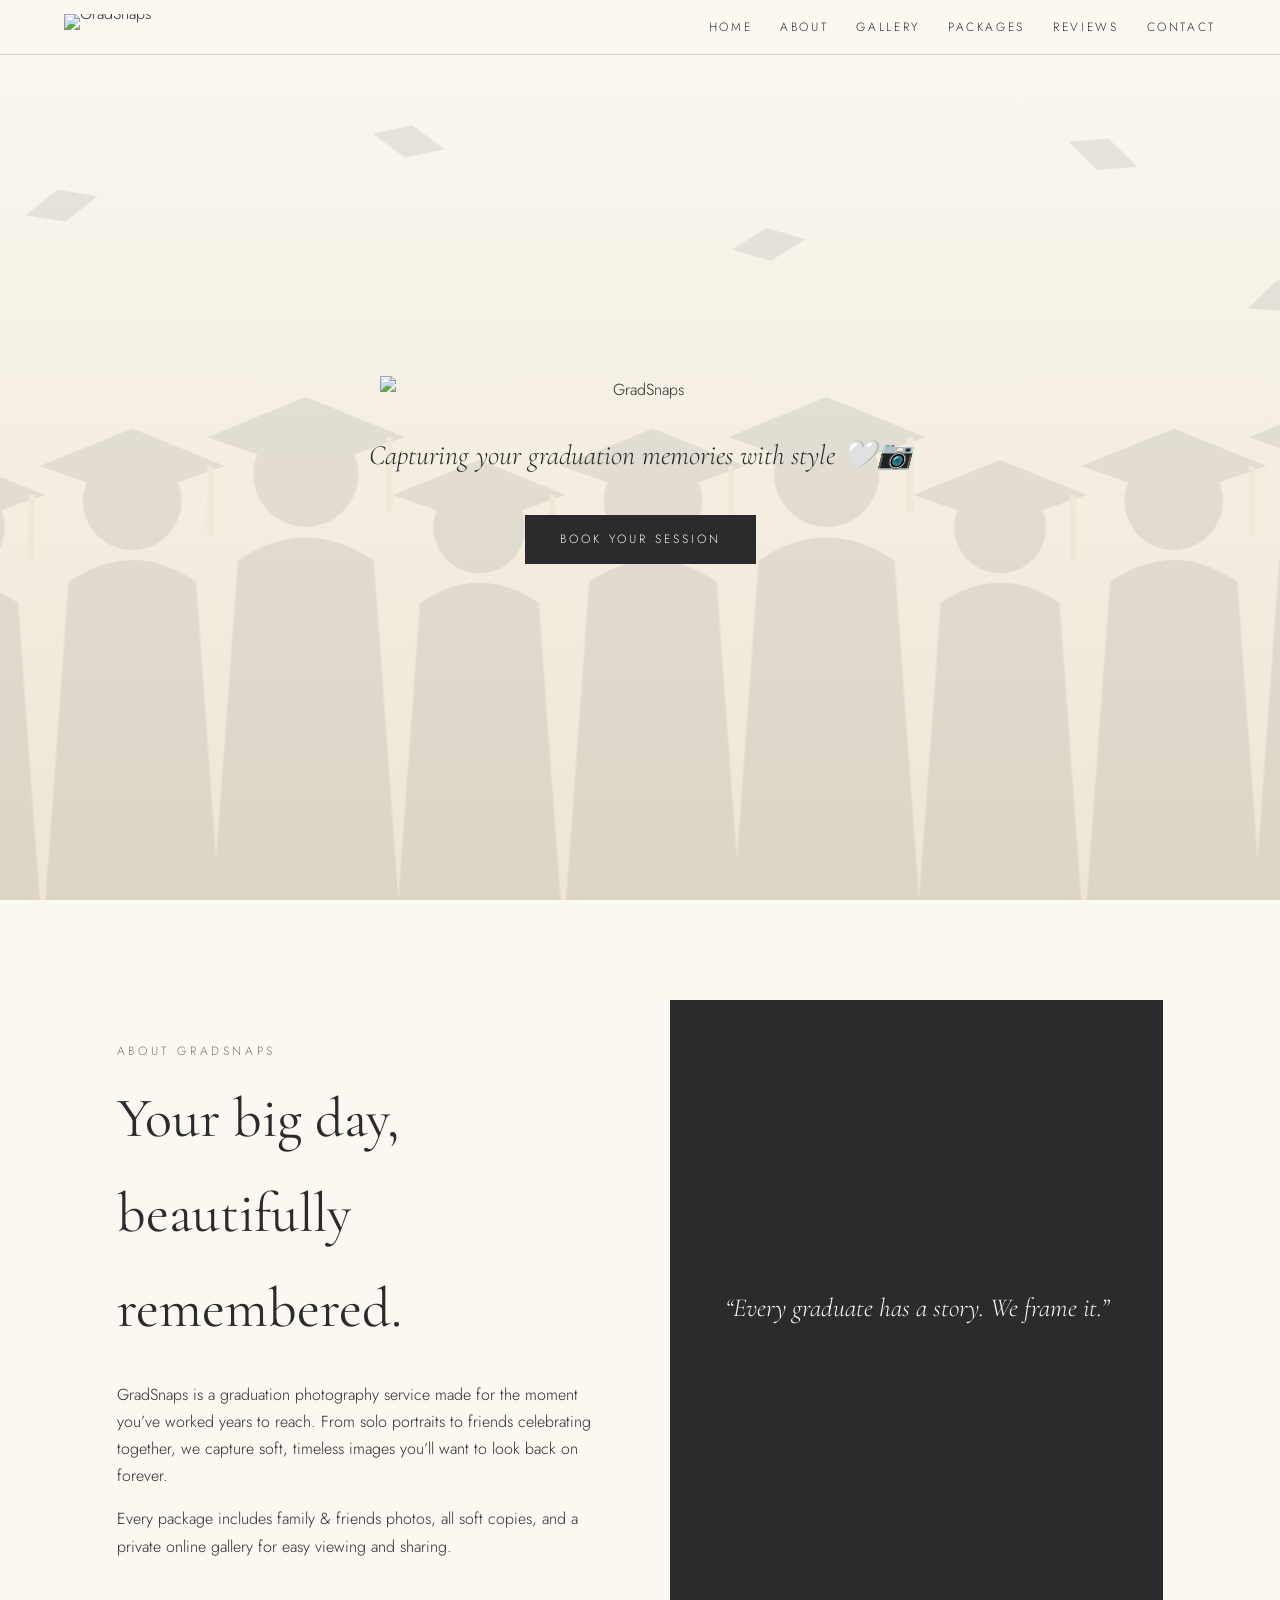
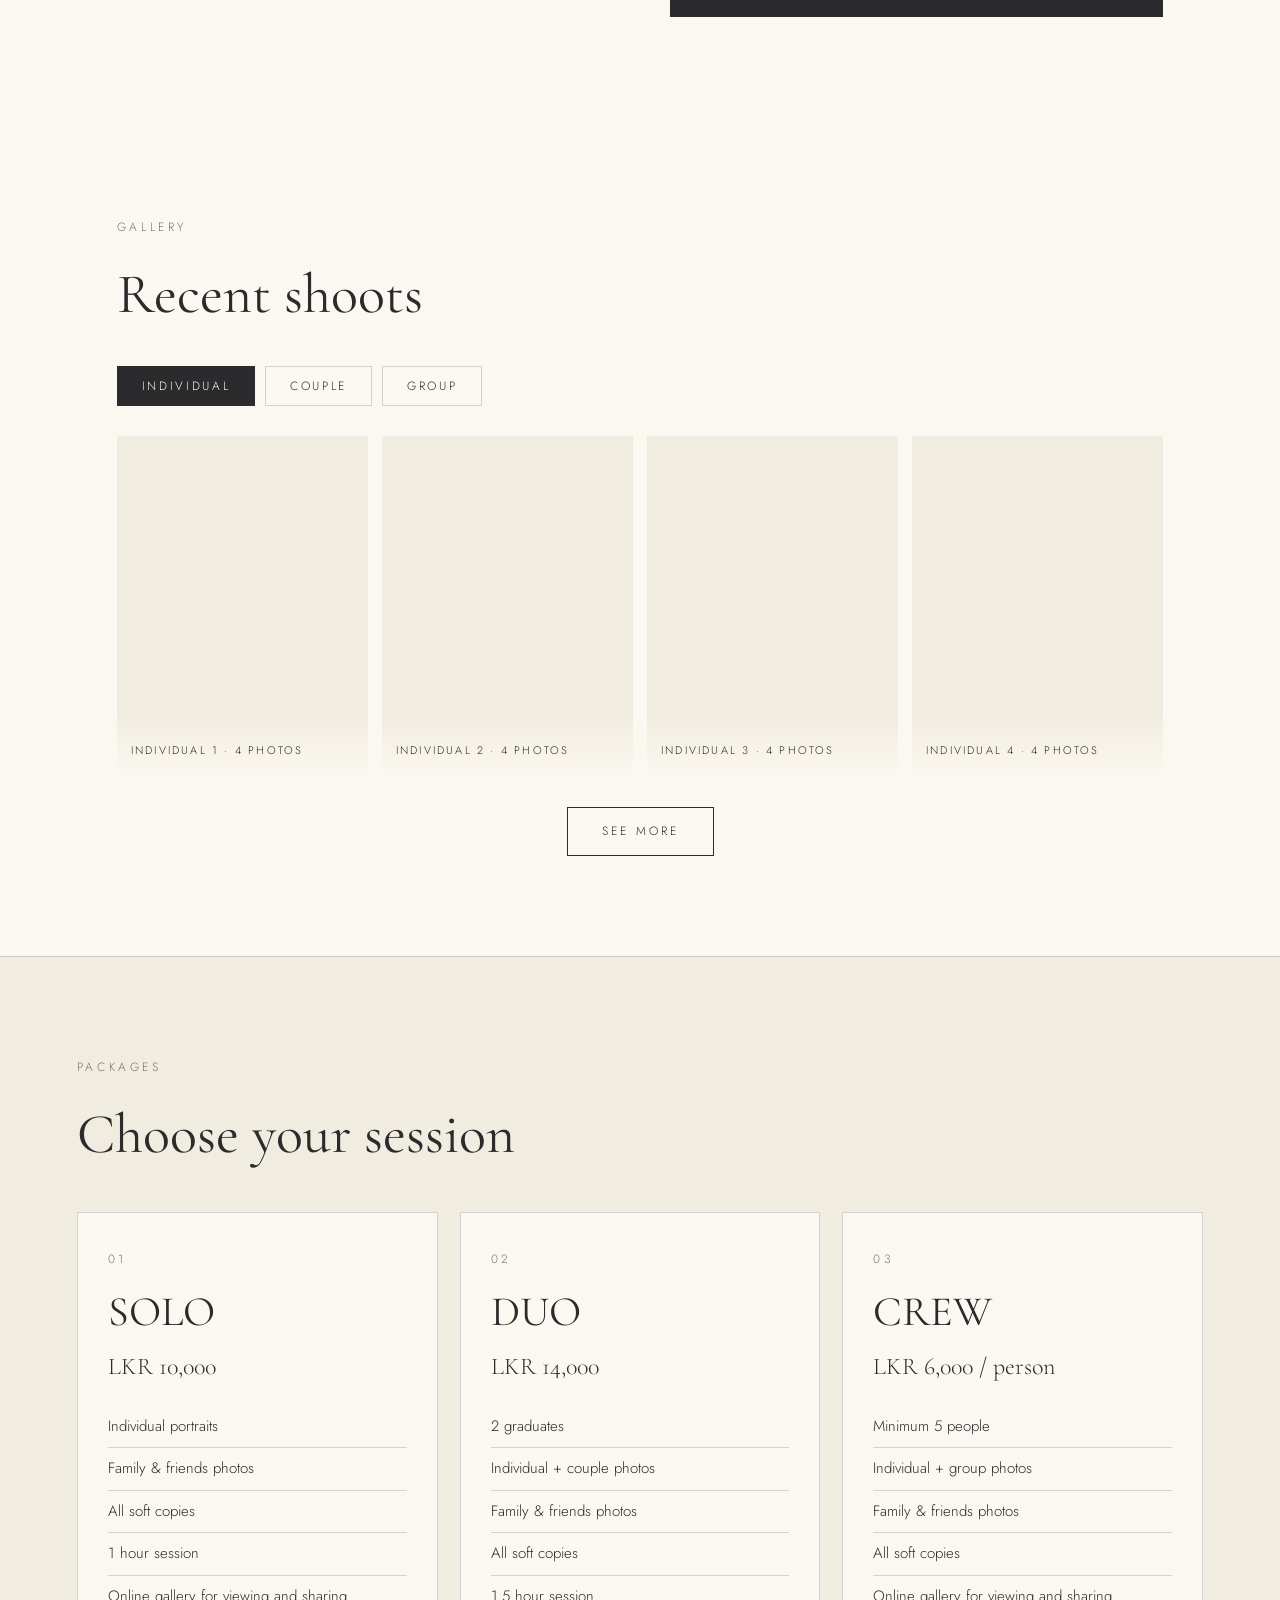
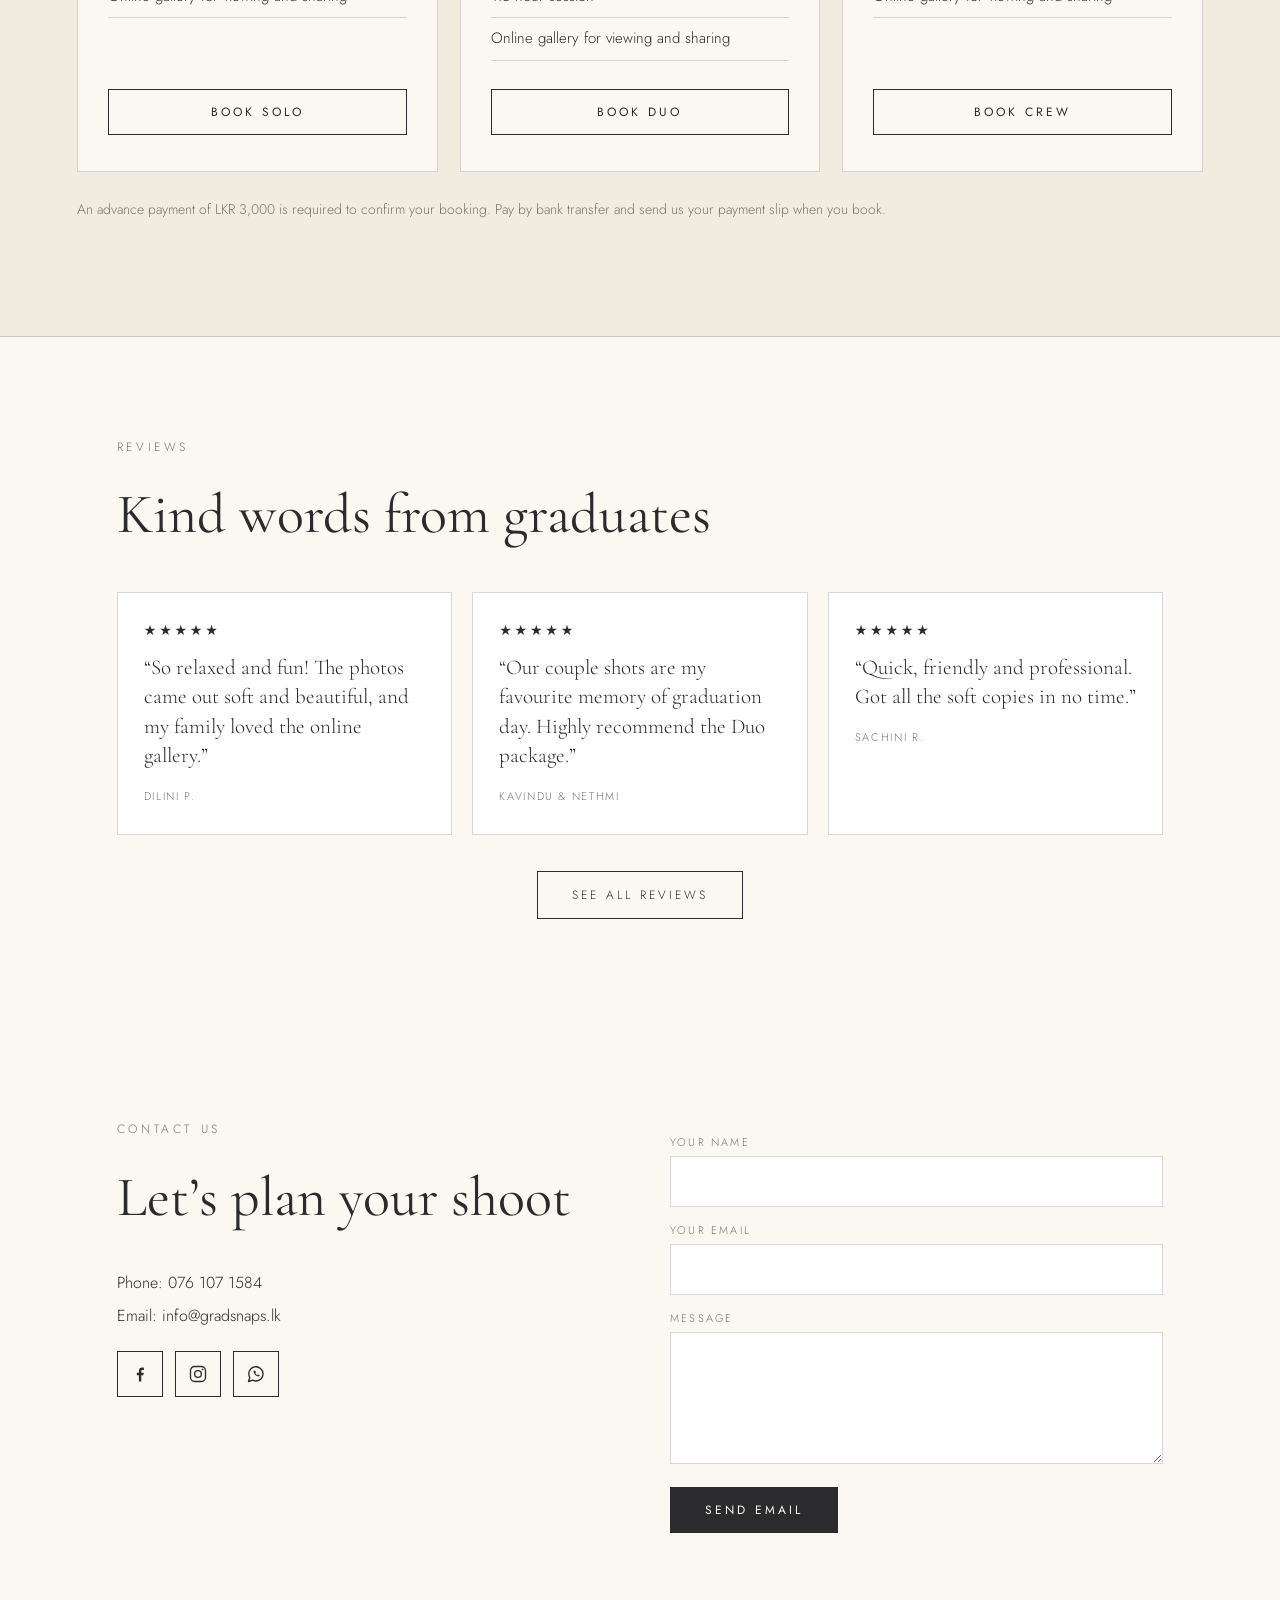
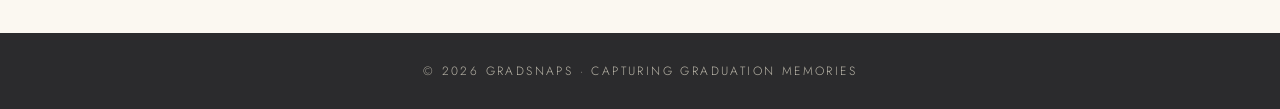
==== commit 16de1218: "Add files via upload" ====
--- a/index.html
+++ b/index.html
@@ -1,1194 +1,111 @@
 <!DOCTYPE html>
 <html lang="en">
+<head>
+<meta charset="utf-8">
+<meta name="viewport" content="width=device-width, initial-scale=1, viewport-fit=cover">
+<title>GradSnaps — Graduation Photography</title>
+<link rel="icon" href="images/logo.png">
+<link href="https://fonts.googleapis.com/css2?family=Cormorant+Garamond:ital,wght@0,400;0,500;1,400&family=Jost:wght@300;400;500&display=swap" rel="stylesheet">
+<link rel="stylesheet" href="style.css">
+</head>
+<body data-page="home">
+<nav id="nav"></nav>
+<header class="hero" id="hero"><div class="hbg" id="hbg"></div>
+  <img src="images/logo.png" alt="GradSnaps" style="width:min(520px,80vw)">
+  <p>Capturing your graduation memories with style 🤍📷</p>
+  <a class="btn solid" href="#packages">Book Your Session</a>
+</header>
 
-<head>
-  <meta charset="utf-8">
-  <meta name="viewport" content="width=device-width, initial-scale=1, viewport-fit=cover">
-  <title>GradSnaps - Graduation Photography</title>
-  <link
-    href="https://fonts.googleapis.com/css2?family=Cormorant+Garamond:ital,wght@0,400;0,500;1,400&family=Jost:wght@300;400;500&display=swap"
-    rel="stylesheet">
-  <style>
-    :root {
-      --ivory: #fbf8f1;
-      --ivory2: #f1ece0;
-      --char: #2b2b2d;
-      --mute: #77746c;
-      --line: rgba(43, 43, 45, .18);
-      box-sizing: border-box;
-      padding-top: env(safe-area-inset-top, 0px);
-      padding-bottom: env(safe-area-inset-bottom, 0px)
-    }
+<section id="about" class="about">
+  <div>
+    <div class="eyebrow">About GradSnaps</div>
+    <h2>Your big day, beautifully remembered.</h2>
+    <p>GradSnaps is a graduation photography service made for the moment you’ve worked years to reach. From solo portraits to friends celebrating together, we capture soft, timeless images you’ll want to look back on forever.</p>
+    <p>Every package includes family &amp; friends photos, all soft copies, and a private online gallery for easy viewing and sharing.</p>
+  </div>
+  <div class="art">“Every graduate has a story. We frame it.”</div>
+</section>
 
-    html {
-      scroll-behavior: smooth;
-      scroll-padding-top: 70px
-    }
+<section id="gallery">
+  <div class="eyebrow">Gallery</div>
+  <h2>Recent shoots</h2>
+  <div class="tabs" id="tabs"></div><div class="grid" id="grid"></div>
+  <div class="more"><a class="btn" id="more" href="gallery.html">See more</a></div>
+</section>
 
-    * {
-      box-sizing: border-box
-    }
+<section class="pk" id="packages">
+  <div class="pk-in">
+    <div class="eyebrow">Packages</div>
+    <h2>Choose your session</h2>
+    <div class="cards">
+      <div class="card"><span class="n">01</span><h3>SOLO</h3><div class="pr">LKR 10,000</div>
+        <ul><li>Individual portraits</li><li>Family &amp; friends photos</li><li>All soft copies</li><li>1 hour session</li><li>Online gallery for viewing and sharing</li></ul>
+        <button class="btn" onclick="openBook('SOLO',10000)">Book Solo</button></div>
+      <div class="card"><span class="n">02</span><h3>DUO</h3><div class="pr">LKR 14,000</div>
+        <ul><li>2 graduates</li><li>Individual + couple photos</li><li>Family &amp; friends photos</li><li>All soft copies</li><li>1.5 hour session</li><li>Online gallery for viewing and sharing</li></ul>
+        <button class="btn" onclick="openBook('DUO',14000)">Book Duo</button></div>
+      <div class="card"><span class="n">03</span><h3>CREW</h3><div class="pr">LKR 6,000 / person</div>
+        <ul><li>Minimum 5 people</li><li>Individual + group photos</li><li>Family &amp; friends photos</li><li>All soft copies</li><li>Online gallery for viewing and sharing</li></ul>
+        <button class="btn" onclick="openBook('CREW',6000)">Book Crew</button></div>
+    </div>
+    <p class="adv">An advance payment of LKR 3,000 is required to confirm your booking. Pay by bank transfer and send us your payment slip when you book.</p>
+  </div>
+</section>
 
-    body {
-      margin: 0;
-      background: var(--ivory);
-      color: var(--char);
-      font-family: Jost, system-ui, sans-serif;
-      font-weight: 300;
-      line-height: 1.7
-    }
+<section id="reviews">
+  <div class="eyebrow">Reviews</div>
+  <h2>Kind words from graduates</h2>
+  <div class="rv" id="rv"></div>
+  <div class="more"><a class="btn" href="reviews.html">See all reviews</a></div>
+</section>
 
-    h1,
-    h2,
-    h3 {
-      font-family: 'Cormorant Garamond', Georgia, serif;
-      font-weight: 400;
-      margin: 0
-    }
-
-    a {
-      color: inherit;
-      text-decoration: none
-    }
-
-    nav {
-      position: fixed;
-      top: 0;
-      left: 0;
-      right: 0;
-      z-index: 20;
-      display: flex;
-      justify-content: space-between;
-      align-items: center;
-      padding: calc(14px + env(safe-area-inset-top, 0px)) 5vw 14px;
-      background: rgba(251, 248, 241, .9);
-      backdrop-filter: blur(8px);
-      border-bottom: 1px solid var(--line)
-    }
-
-    nav img {
-      height: 24px
-    }
-
-    nav ul {
-      display: flex;
-      gap: 28px;
-      list-style: none;
-      margin: 0;
-      padding: 0;
-      font-size: 12px;
-      letter-spacing: .22em;
-      text-transform: uppercase
-    }
-
-    nav a:hover {
-      opacity: .55
-    }
-
-    .hero {
-      position: relative;
-      overflow: hidden;
-      background: linear-gradient(180deg, #fbf8f1, #eee5d3);
-      min-height: 100vh;
-      display: flex;
-      flex-direction: column;
-      align-items: center;
-      justify-content: center;
-      text-align: center;
-      padding: 120px 6vw 80px
-    }
-
-    .hero>* {
-      position: relative;
-      z-index: 1
-    }
-
-    .hero .hbg {
-      position: absolute;
-      inset: 0;
-      z-index: 0
-    }
-
-    .hero img {
-      width: min(520px, 80vw)
-    }
-
-    .hero p {
-      font-family: 'Cormorant Garamond', serif;
-      font-style: italic;
-      font-size: clamp(20px, 3vw, 28px);
-      margin: 28px 0 36px
-    }
-
-    .btn {
-      display: inline-block;
-      border: 1px solid var(--char);
-      padding: 13px 34px;
-      font-size: 12px;
-      letter-spacing: .25em;
-      text-transform: uppercase;
-      cursor: pointer;
-      background: none;
-      color: var(--char);
-      font-family: inherit;
-      transition: .25s
-    }
-
-    .btn:hover,
-    .btn.solid {
-      background: var(--char);
-      color: var(--ivory)
-    }
-
-    .btn.solid:hover {
-      background: transparent;
-      color: var(--char)
-    }
-
-    section {
-      padding: 100px 6vw;
-      max-width: 1200px;
-      margin: auto
-    }
-
-    .eyebrow {
-      font-size: 12px;
-      letter-spacing: .3em;
-      text-transform: uppercase;
-      color: var(--mute)
-    }
-
-    h2 {
-      font-size: clamp(36px, 5vw, 56px);
-      margin: 10px 0 24px
-    }
-
-    .about {
-      display: grid;
-      grid-template-columns: 1fr 1fr;
-      gap: 60px;
-      align-items: center
-    }
-
-    .about .art {
-      aspect-ratio: 4/5;
-      background: var(--char);
-      color: var(--ivory);
-      display: flex;
-      align-items: center;
-      justify-content: center;
-      font-family: 'Cormorant Garamond', serif;
-      font-style: italic;
-      font-size: 26px;
-      text-align: center;
-      padding: 30px
-    }
-
-    .tabs {
-      display: flex;
-      gap: 10px;
-      flex-wrap: wrap;
-      margin: 10px 0 30px
-    }
-
-    .tabs button {
-      border: 1px solid var(--line);
-      background: none;
-      padding: 9px 24px;
-      font: inherit;
-      font-size: 12px;
-      letter-spacing: .22em;
-      text-transform: uppercase;
-      cursor: pointer;
-      color: var(--char)
-    }
-
-    .tabs button.on {
-      background: var(--char);
-      color: var(--ivory);
-      border-color: var(--char)
-    }
-
-    .grid {
-      display: grid;
-      grid-template-columns: repeat(auto-fill, minmax(230px, 1fr));
-      gap: 14px
-    }
-
-    .ph {
-      position: relative;
-      overflow: hidden;
-      aspect-ratio: 3/4;
-      background: var(--ivory2)
-    }
-
-    .ph svg {
-      display: block;
-      width: 100%;
-      height: 100%
-    }
-
-    .ph .cap {
-      position: absolute;
-      left: 0;
-      right: 0;
-      bottom: 0;
-      padding: 22px 14px 12px;
-      font-size: 10px;
-      letter-spacing: .2em;
-      text-transform: uppercase;
-      color: var(--char);
-      background: linear-gradient(transparent, rgba(251, 248, 241, .85))
-    }
-
-    .ph:nth-child(3n+2) {
-      aspect-ratio: 4/5
-    }
-
-    .more {
-      text-align: center;
-      margin-top: 36px
-    }
-
-    .note {
-      font-size: 13px;
-      color: var(--mute);
-      text-align: center;
-      margin-top: 14px
-    }
-
-    .pk {
-      border-top: 1px solid var(--line);
-      border-bottom: 1px solid var(--line);
-      background: var(--ivory2);
-      max-width: none
-    }
-
-    .pk-in {
-      max-width: 1200px;
-      margin: auto
-    }
-
-    .cards {
-      display: grid;
-      grid-template-columns: repeat(auto-fit, minmax(260px, 1fr));
-      gap: 22px;
-      margin-top: 30px
-    }
-
-    .card {
-      border: 1px solid var(--line);
-      background: var(--ivory);
-      padding: 36px 30px;
-      display: flex;
-      flex-direction: column
-    }
-
-    .card .n {
-      font-size: 12px;
-      letter-spacing: .3em;
-      color: var(--mute)
-    }
-
-    .card h3 {
-      font-size: 42px;
-      margin: 6px 0 0
-    }
-
-    .card .pr {
-      font-family: 'Cormorant Garamond', serif;
-      font-size: 24px;
-      margin-bottom: 18px
-    }
-
-    .card ul {
-      list-style: none;
-      padding: 0;
-      margin: 0 0 28px;
-      flex: 1
-    }
-
-    .card li {
-      padding: 8px 0;
-      border-bottom: 1px solid var(--line);
-      font-size: 15px
-    }
-
-    .adv {
-      margin-top: 26px;
-      font-size: 14px;
-      color: var(--mute)
-    }
-
-    .modal {
-      position: fixed;
-      inset: 0;
-      background: rgba(29, 29, 31, .55);
-      display: none;
-      align-items: center;
-      justify-content: center;
-      z-index: 50;
-      padding: 20px
-    }
-
-    .modal.open {
-      display: flex
-    }
-
-    .box {
-      background: var(--ivory);
-      max-width: 480px;
-      width: 100%;
-      padding: 36px 30px;
-      max-height: 92vh;
-      overflow: auto
-    }
-
-    .box h3 {
-      font-size: 34px
-    }
-
-    label {
-      display: block;
-      font-size: 11px;
-      letter-spacing: .2em;
-      text-transform: uppercase;
-      margin: 14px 0 4px;
-      color: var(--mute)
-    }
-
-    input,
-    select,
-    textarea {
-      width: 100%;
-      padding: 11px 12px;
-      border: 1px solid var(--line);
-      background: #fff;
-      font: inherit;
-      color: var(--char)
-    }
-
-    .sum {
-      margin: 18px 0;
-      padding: 14px;
-      background: var(--ivory2);
-      font-size: 14px
-    }
-
-    .box .btn {
-      width: 100%;
-      margin-top: 8px
-    }
-
-    .bank {
-      border: 1px solid var(--line);
-      background: #fff;
-      padding: 14px 16px;
-      margin: 10px 0;
-      font-size: 14px;
-      display: flex;
-      justify-content: space-between;
-      align-items: center;
-      gap: 10px
-    }
-
-    .bank b {
-      font-weight: 500
-    }
-
-    .bank small {
-      display: block;
-      color: var(--mute);
-      font-size: 12px
-    }
-
-    .bank button {
-      border: 1px solid var(--char);
-      background: none;
-      padding: 6px 12px;
-      font: inherit;
-      font-size: 11px;
-      letter-spacing: .15em;
-      text-transform: uppercase;
-      cursor: pointer;
-      color: var(--char);
-      flex: none
-    }
-
-    .steps {
-      font-size: 13px;
-      color: var(--mute);
-      margin: 14px 0 6px;
-      padding-left: 18px
-    }
-
-    .close {
-      float: right;
-      cursor: pointer;
-      font-size: 26px;
-      line-height: 1
-    }
-
-    .contact {
-      display: grid;
-      grid-template-columns: 1fr 1fr;
-      gap: 60px
-    }
-
-    .cl p {
-      margin: 6px 0
-    }
-
-    .links {
-      display: flex;
-      gap: 12px;
-      flex-wrap: wrap;
-      margin-top: 22px
-    }
-
-    .links a {
-      width: 46px;
-      height: 46px;
-      border: 1px solid var(--char);
-      display: flex;
-      align-items: center;
-      justify-content: center;
-      transition: .25s
-    }
-
-    .links a:hover {
-      background: var(--char);
-      color: var(--ivory)
-    }
-
-    .links svg {
-      width: 20px;
-      height: 20px
-    }
-
-    .rv {
-      display: grid;
-      grid-template-columns: repeat(auto-fit, minmax(260px, 1fr));
-      gap: 20px;
-      margin: 30px 0
-    }
-
-    .rc {
-      border: 1px solid var(--line);
-      background: #fff;
-      padding: 26px
-    }
-
-    .rc .st {
-      letter-spacing: .2em;
-      font-size: 14px
-    }
-
-    .rc p {
-      font-family: 'Cormorant Garamond', serif;
-      font-size: 21px;
-      line-height: 1.4;
-      margin: 10px 0
-    }
-
-    .rc small {
-      color: var(--mute);
-      letter-spacing: .15em;
-      text-transform: uppercase;
-      font-size: 11px
-    }
-
-    .rv .empty {
-      grid-column: 1/-1;
-      text-align: center;
-      color: var(--mute);
-      padding: 36px;
-      border: 1px dashed var(--line)
-    }
-
-    .rform {
-      max-width: 560px;
-      margin: auto;
-      border-top: 1px solid var(--line);
-      padding-top: 30px
-    }
-
-    .abar {
-      position: fixed;
-      left: 50%;
-      transform: translateX(-50%);
-      bottom: calc(16px + env(safe-area-inset-bottom, 0px));
-      z-index: 40;
-      display: flex;
-      gap: 8px;
-      background: var(--char);
-      padding: 8px
-    }
-
-    .abar button,
-    .radm button {
-      border: 1px solid var(--ivory);
-      background: none;
-      color: var(--ivory);
-      padding: 9px 16px;
-      font: inherit;
-      font-size: 11px;
-      letter-spacing: .15em;
-      text-transform: uppercase;
-      cursor: pointer
-    }
-
-    .radm {
-      margin-top: 12px;
-      display: flex;
-      gap: 8px
-    }
-
-    .radm button {
-      border-color: var(--char);
-      color: var(--char);
-      padding: 6px 12px
-    }
-
-    .aadd {
-      text-align: center;
-      margin-top: 24px
-    }
-
-    .ph img {
-      width: 100%;
-      height: 100%;
-      object-fit: cover;
-      display: block
-    }
-
-    .del {
-      position: absolute;
-      top: 8px;
-      right: 8px;
-      z-index: 2;
-      background: var(--char);
-      color: var(--ivory);
-      border: 0;
-      width: 30px;
-      height: 30px;
-      font-size: 18px;
-      cursor: pointer
-    }
-
-    #toast {
-      position: fixed;
-      left: 50%;
-      transform: translateX(-50%);
-      bottom: 84px;
-      background: var(--char);
-      color: var(--ivory);
-      padding: 10px 18px;
-      font-size: 13px;
-      z-index: 60;
-      opacity: 0;
-      transition: .3s;
-      max-width: 90vw;
-      text-align: center
-    }
-
-    footer {
-      background: var(--char);
-      color: #b9b5a8;
-      text-align: center;
-      padding: 28px;
-      font-size: 12px;
-      letter-spacing: .2em;
-      text-transform: uppercase
-    }
-
-    @media(max-width:760px) {
-      nav ul {
-        gap: 14px;
-        font-size: 10px;
-        letter-spacing: .12em
-      }
-
-      nav img {
-        display: none
-      }
-
-      .about,
-      .contact {
-        grid-template-columns: 1fr;
-        gap: 36px
-      }
-
-      section {
-        padding: 70px 6vw
-      }
-    }
-
-    .shoot {
-      position: relative;
-      aspect-ratio: 3/4;
-      overflow: hidden;
-      cursor: pointer;
-      background: var(--ivory2)
-    }
-
-    .shoot img {
-      display: none
-    }
-
-    .shoot img:first-child {
-      display: block;
-      width: 100%;
-      height: 100%;
-      object-fit: cover;
-      transition: .5s
-    }
-
-    .shoot:hover img:first-child {
-      transform: scale(1.05)
-    }
-
-    .shoot::after {
-      content: attr(data-title) " \00b7  4 photos";
-      position: absolute;
-      left: 0;
-      right: 0;
-      bottom: 0;
-      padding: 26px 14px 12px;
-      font-size: 11px;
-      letter-spacing: .2em;
-      text-transform: uppercase;
-      background: linear-gradient(transparent, rgba(251, 248, 241, .92))
-    }
-
-    .lb {
-      position: fixed;
-      inset: 0;
-      background: rgba(18, 15, 15, .96);
-      display: none;
-      flex-direction: column;
-      align-items: center;
-      justify-content: center;
-      z-index: 60;
-      padding: 16px 12px calc(16px + env(safe-area-inset-bottom, 0px))
-    }
-
-    .lb.open {
-      display: flex
-    }
-
-    .lbc {
-      position: absolute;
-      top: calc(14px + env(safe-area-inset-top, 0px));
-      right: 20px;
-      color: #fbf8f1;
-      font-size: 34px;
-      cursor: pointer;
-      line-height: 1;
-      z-index: 2
-    }
-
-    .lbt {
-      color: #a9a597;
-      font-size: 12px;
-      letter-spacing: .3em;
-      text-transform: uppercase;
-      margin-bottom: 10px
-    }
-
-    .lbs {
-      display: flex;
-      align-items: center;
-      justify-content: center;
-      gap: clamp(8px, 4vw, 60px);
-      width: 100%
-    }
-
-    .lbs img {
-      max-height: 66vh;
-      max-width: min(80vw, 720px);
-      object-fit: contain;
-      display: block;
-      min-width: 0
-    }
-
-    .ar {
-      width: 54px;
-      height: 54px;
-      border-radius: 50%;
-      border: 1px solid rgba(251, 248, 241, .6);
-      background: none;
-      color: #fbf8f1;
-      font-size: 22px;
-      cursor: pointer;
-      flex: none
-    }
-
-    .ar:hover {
-      background: #fbf8f1;
-      color: #2b2b2d
-    }
-
-    .lbn {
-      color: #cfcabb;
-      letter-spacing: .2em;
-      margin: 14px 0 10px;
-      font-size: 18px
-    }
-
-    .lbn b {
-      color: #c9a96a;
-      font-weight: 400
-    }
-
-    .lbth {
-      display: flex;
-      gap: 12px;
-      overflow-x: auto;
-      max-width: 100%;
-      padding: 4px;
-      position: relative
-    }
-
-    .lbth img {
-      height: 72px;
-      width: 54px;
-      object-fit: cover;
-      opacity: .5;
-      cursor: pointer;
-      border: 2px solid transparent;
-      flex: none
-    }
-
-    .lbth img.on {
-      opacity: 1;
-      border-color: #c9a96a
-    }
-
-    @media(max-width:600px) {
-      .ar {
-        width: 38px;
-        height: 38px;
-        font-size: 16px
-      }
-
-      .lbs img {
-        max-height: 60vh
-      }
-    }
-  </style>
-</head>
-
-<body>
-  <nav>
-    <img
-      src="[data-uri]"
-      alt="GradSnaps">
-    <ul>
-      <li><a href="#about">About</a></li>
-      <li><a href="#gallery">Gallery</a></li>
-      <li><a href="#packages">Packages</a></li>
-      <li><a href="#reviews">Reviews</a></li>
-      <li><a href="#contact">Contact</a></li>
-    </ul>
-  </nav>
-
-  <header class="hero">
-    <div class="hbg" id="hbg"></div>
-    <img
-      src="[data-uri]"
-      alt="GradSnaps">
-    <p>Capturing your graduation memories with style</p>
-    <a class="btn solid" href="#packages">Book Your Session</a>
-  </header>
-
-  <section id="about" class="about">
-    <div>
-      <div class="eyebrow">About GradSnaps</div>
-      <h2>Your big day, beautifully remembered.</h2>
-      <p>GradSnaps is a graduation photography service made for the moment you’ve worked years to reach. From solo
-        portraits to friends celebrating together, we capture soft, timeless images you’ll want to look back on forever.
-      </p>
-      <p>Every package includes family &amp; friends photos, all soft copies, and a private online gallery for easy
-        viewing and sharing.</p>
-    </div>
-    <div class="art">“Every graduate has a story. We frame it.”</div>
-  </section>
-
-  <section id="gallery">
-    <div class="eyebrow">Gallery</div>
-    <h2>Recent shoots</h2>
-    <div class="tabs" id="tabs">
-      <button class="on" data-c="Individual">Individual</button>
-      <button data-c="Couple">Couple</button>
-      <button data-c="Group">Group</button>
-    </div>
-
-    <!-- ===== INDIVIDUAL SHOOTS =====
-       One <div class="shoot"> = one shoot (4 photos). The FIRST photo is the cover shown in the gallery.
-       To add a shoot: copy a whole <div class="shoot">...</div> block, change data-title and the image paths.
-       Add "extra" (class="shoot extra") to hide it until "See more" is pressed. -->
-    <div class="grid" id="g-Individual">
-      <div class="shoot" data-title="Individual 1">
-        <img src="images/individual-1/1.jpg" alt="Individual 1 photo 1" onerror="this.style.display='none'">
-        <img src="images/individual-1/2.jpg" alt="Individual 1 photo 2" onerror="this.style.display='none'">
-        <img src="images/individual-1/3.jpg" alt="Individual 1 photo 3" onerror="this.style.display='none'">
-        <img src="images/individual-1/4.jpg" alt="Individual 1 photo 4" onerror="this.style.display='none'">
-      </div>
-      <div class="shoot" data-title="Individual 2">
-        <img src="images/individual-2/1.jpg" alt="Individual 2 photo 1" onerror="this.style.display='none'">
-        <img src="images/individual-2/2.jpg" alt="Individual 2 photo 2" onerror="this.style.display='none'">
-        <img src="images/individual-2/3.jpg" alt="Individual 2 photo 3" onerror="this.style.display='none'">
-        <img src="images/individual-2/4.jpg" alt="Individual 2 photo 4" onerror="this.style.display='none'">
-      </div>
-      <div class="shoot" data-title="Individual 3">
-        <img src="images/individual-3/1.jpg" alt="Individual 3 photo 1" onerror="this.style.display='none'">
-        <img src="images/individual-3/2.jpg" alt="Individual 3 photo 2" onerror="this.style.display='none'">
-        <img src="images/individual-3/3.jpg" alt="Individual 3 photo 3" onerror="this.style.display='none'">
-        <img src="images/individual-3/4.jpg" alt="Individual 3 photo 4" onerror="this.style.display='none'">
-      </div>
-      <div class="shoot" data-title="Individual 4">
-        <img src="images/individual-4/1.jpg" alt="Individual 4 photo 1" onerror="this.style.display='none'">
-        <img src="images/individual-4/2.jpg" alt="Individual 4 photo 2" onerror="this.style.display='none'">
-        <img src="images/individual-4/3.jpg" alt="Individual 4 photo 3" onerror="this.style.display='none'">
-        <img src="images/individual-4/4.jpg" alt="Individual 4 photo 4" onerror="this.style.display='none'">
-      </div>
-      <div class="shoot extra" data-title="Individual 5">
-        <img src="images/individual-5/1.jpg" alt="Individual 5 photo 1" onerror="this.style.display='none'">
-        <img src="images/individual-5/2.jpg" alt="Individual 5 photo 2" onerror="this.style.display='none'">
-        <img src="images/individual-5/3.jpg" alt="Individual 5 photo 3" onerror="this.style.display='none'">
-        <img src="images/individual-5/4.jpg" alt="Individual 5 photo 4" onerror="this.style.display='none'">
-      </div>
-      <div class="shoot extra" data-title="Individual 6">
-        <img src="images/individual-6/1.jpg" alt="Individual 6 photo 1" onerror="this.style.display='none'">
-        <img src="images/individual-6/2.jpg" alt="Individual 6 photo 2" onerror="this.style.display='none'">
-        <img src="images/individual-6/3.jpg" alt="Individual 6 photo 3" onerror="this.style.display='none'">
-        <img src="images/individual-6/4.jpg" alt="Individual 6 photo 4" onerror="this.style.display='none'">
-      </div>
-    </div>
-
-    <!-- ===== COUPLE SHOOTS =====
-       One <div class="shoot"> = one shoot (4 photos). The FIRST photo is the cover shown in the gallery.
-       To add a shoot: copy a whole <div class="shoot">...</div> block, change data-title and the image paths.
-       Add "extra" (class="shoot extra") to hide it until "See more" is pressed. -->
-    <div class="grid" id="g-Couple">
-      <div class="shoot" data-title="Couple 1">
-        <img src="images/couple-1/1.jpg" alt="Couple 1 photo 1" onerror="this.style.display='none'">
-        <img src="images/couple-1/2.jpg" alt="Couple 1 photo 2" onerror="this.style.display='none'">
-        <img src="images/couple-1/3.jpg" alt="Couple 1 photo 3" onerror="this.style.display='none'">
-        <img src="images/couple-1/4.jpg" alt="Couple 1 photo 4" onerror="this.style.display='none'">
-      </div>
-      <div class="shoot" data-title="Couple 2">
-        <img src="images/couple-2/1.jpg" alt="Couple 2 photo 1" onerror="this.style.display='none'">
-        <img src="images/couple-2/2.jpg" alt="Couple 2 photo 2" onerror="this.style.display='none'">
-        <img src="images/couple-2/3.jpg" alt="Couple 2 photo 3" onerror="this.style.display='none'">
-        <img src="images/couple-2/4.jpg" alt="Couple 2 photo 4" onerror="this.style.display='none'">
-      </div>
-      <div class="shoot" data-title="Couple 3">
-        <img src="images/couple-3/1.jpg" alt="Couple 3 photo 1" onerror="this.style.display='none'">
-        <img src="images/couple-3/2.jpg" alt="Couple 3 photo 2" onerror="this.style.display='none'">
-        <img src="images/couple-3/3.jpg" alt="Couple 3 photo 3" onerror="this.style.display='none'">
-        <img src="images/couple-3/4.jpg" alt="Couple 3 photo 4" onerror="this.style.display='none'">
-      </div>
-      <div class="shoot" data-title="Couple 4">
-        <img src="images/couple-4/1.jpg" alt="Couple 4 photo 1" onerror="this.style.display='none'">
-        <img src="images/couple-4/2.jpg" alt="Couple 4 photo 2" onerror="this.style.display='none'">
-        <img src="images/couple-4/3.jpg" alt="Couple 4 photo 3" onerror="this.style.display='none'">
-        <img src="images/couple-4/4.jpg" alt="Couple 4 photo 4" onerror="this.style.display='none'">
-      </div>
-      <div class="shoot extra" data-title="Couple 5">
-        <img src="images/couple-5/1.jpg" alt="Couple 5 photo 1" onerror="this.style.display='none'">
-        <img src="images/couple-5/2.jpg" alt="Couple 5 photo 2" onerror="this.style.display='none'">
-        <img src="images/couple-5/3.jpg" alt="Couple 5 photo 3" onerror="this.style.display='none'">
-        <img src="images/couple-5/4.jpg" alt="Couple 5 photo 4" onerror="this.style.display='none'">
-      </div>
-      <div class="shoot extra" data-title="Couple 6">
-        <img src="images/couple-6/1.jpg" alt="Couple 6 photo 1" onerror="this.style.display='none'">
-        <img src="images/couple-6/2.jpg" alt="Couple 6 photo 2" onerror="this.style.display='none'">
-        <img src="images/couple-6/3.jpg" alt="Couple 6 photo 3" onerror="this.style.display='none'">
-        <img src="images/couple-6/4.jpg" alt="Couple 6 photo 4" onerror="this.style.display='none'">
-      </div>
-    </div>
-
-    <!-- ===== GROUP SHOOTS =====
-       One <div class="shoot"> = one shoot (4 photos). The FIRST photo is the cover shown in the gallery.
-       To add a shoot: copy a whole <div class="shoot">...</div> block, change data-title and the image paths.
-       Add "extra" (class="shoot extra") to hide it until "See more" is pressed. -->
-    <div class="grid" id="g-Group">
-      <div class="shoot" data-title="Group 1">
-        <img src="images/group-1/1.jpg" alt="Group 1 photo 1" onerror="this.style.display='none'">
-        <img src="images/group-1/2.jpg" alt="Group 1 photo 2" onerror="this.style.display='none'">
-        <img src="images/group-1/3.jpg" alt="Group 1 photo 3" onerror="this.style.display='none'">
-        <img src="images/group-1/4.jpg" alt="Group 1 photo 4" onerror="this.style.display='none'">
-      </div>
-      <div class="shoot" data-title="Group 2">
-        <img src="images/group-2/1.jpg" alt="Group 2 photo 1" onerror="this.style.display='none'">
-        <img src="images/group-2/2.jpg" alt="Group 2 photo 2" onerror="this.style.display='none'">
-        <img src="images/group-2/3.jpg" alt="Group 2 photo 3" onerror="this.style.display='none'">
-        <img src="images/group-2/4.jpg" alt="Group 2 photo 4" onerror="this.style.display='none'">
-      </div>
-      <div class="shoot" data-title="Group 3">
-        <img src="images/group-3/1.jpg" alt="Group 3 photo 1" onerror="this.style.display='none'">
-        <img src="images/group-3/2.jpg" alt="Group 3 photo 2" onerror="this.style.display='none'">
-        <img src="images/group-3/3.jpg" alt="Group 3 photo 3" onerror="this.style.display='none'">
-        <img src="images/group-3/4.jpg" alt="Group 3 photo 4" onerror="this.style.display='none'">
-      </div>
-      <div class="shoot" data-title="Group 4">
-        <img src="images/group-4/1.jpg" alt="Group 4 photo 1" onerror="this.style.display='none'">
-        <img src="images/group-4/2.jpg" alt="Group 4 photo 2" onerror="this.style.display='none'">
-        <img src="images/group-4/3.jpg" alt="Group 4 photo 3" onerror="this.style.display='none'">
-        <img src="images/group-4/4.jpg" alt="Group 4 photo 4" onerror="this.style.display='none'">
-      </div>
-      <div class="shoot extra" data-title="Group 5">
-        <img src="images/group-5/1.jpg" alt="Group 5 photo 1" onerror="this.style.display='none'">
-        <img src="images/group-5/2.jpg" alt="Group 5 photo 2" onerror="this.style.display='none'">
-        <img src="images/group-5/3.jpg" alt="Group 5 photo 3" onerror="this.style.display='none'">
-        <img src="images/group-5/4.jpg" alt="Group 5 photo 4" onerror="this.style.display='none'">
-      </div>
-      <div class="shoot extra" data-title="Group 6">
-        <img src="images/group-6/1.jpg" alt="Group 6 photo 1" onerror="this.style.display='none'">
-        <img src="images/group-6/2.jpg" alt="Group 6 photo 2" onerror="this.style.display='none'">
-        <img src="images/group-6/3.jpg" alt="Group 6 photo 3" onerror="this.style.display='none'">
-        <img src="images/group-6/4.jpg" alt="Group 6 photo 4" onerror="this.style.display='none'">
-      </div>
-    </div>
-    <div class="more"><button class="btn" id="more">See more</button></div>
-    <p class="note">More on <a href="https://www.instagram.com/gradsnaps.lk/" target="_blank" rel="noopener"
-        style="text-decoration:underline">Instagram @gradsnaps.lk</a></p>
-  </section>
-
-  <section class="pk" id="packages">
-    <div class="pk-in">
-      <div class="eyebrow">Packages</div>
-      <h2>Choose your session</h2>
-      <div class="cards">
-        <div class="card"><span class="n">01</span>
-          <h3>SOLO</h3>
-          <div class="pr">LKR 10,000</div>
-          <ul>
-            <li>Individual portraits</li>
-            <li>Family &amp; friends photos</li>
-            <li>All soft copies</li>
-            <li>1 hour session</li>
-            <li>Online gallery for viewing and sharing</li>
-          </ul>
-          <button class="btn" onclick="openBook('SOLO',10000)">Book Solo</button>
-        </div>
-        <div class="card"><span class="n">02</span>
-          <h3>DUO</h3>
-          <div class="pr">LKR 14,000</div>
-          <ul>
-            <li>2 graduates</li>
-            <li>Individual + couple photos</li>
-            <li>Family &amp; friends photos</li>
-            <li>All soft copies</li>
-            <li>1.5 hour session</li>
-            <li>Online gallery for viewing and sharing</li>
-          </ul>
-          <button class="btn" onclick="openBook('DUO',14000)">Book Duo</button>
-        </div>
-        <div class="card"><span class="n">03</span>
-          <h3>CREW</h3>
-          <div class="pr">LKR 6,000 / person</div>
-          <ul>
-            <li>Minimum 5 people</li>
-            <li>Individual + group photos</li>
-            <li>Family &amp; friends photos</li>
-            <li>All soft copies</li>
-            <li>Online gallery for viewing and sharing</li>
-          </ul>
-          <button class="btn" onclick="openBook('CREW',6000)">Book Crew</button>
-        </div>
-      </div>
-      <p class="adv">An advance payment of LKR 3,000 is required to confirm your booking. Pay by bank transfer and send
-        us your payment slip when you book.</p>
-    </div>
-  </section>
-
-  <section id="reviews">
-    <div class="eyebrow">Reviews</div>
-    <h2>Kind words from graduates</h2>
-    <div class="rv">
-      <!-- ===== REVIEWS: copy one whole <div class="rc">...</div> block to add a review ===== -->
-      <div class="rc">
-        <div class="st">★★★★★</div>
-        <p>“So relaxed and fun! The photos came out soft and beautiful, and my family loved the online gallery.”</p>
-        <small>Dilini P.</small>
-      </div>
-      <div class="rc">
-        <div class="st">★★★★★</div>
-        <p>“Our couple shots are my favourite memory of graduation day. Highly recommend the Duo package.”</p>
-        <small>Kavindu &amp; Nethmi</small>
-      </div>
-      <div class="rc">
-        <div class="st">★★★★★</div>
-        <p>“Quick, friendly and professional. Got all the soft copies in no time.”</p><small>Sachini R.</small>
-      </div>
-      <div class="rc">
-        <div class="st">★★★★☆</div>
-        <p>“Great group photos and everyone felt comfortable. Worth every rupee.”</p><small>Crew of 6</small>
-      </div>
-    </div>
-    <div class="rform">
-      <h3 style="font-size:30px">Shot with us? Leave a review</h3>
-      <label>Your name</label><input id="rn">
-      <label>Rating</label><select id="rr">
-        <option>5</option>
-        <option>4</option>
-        <option>3</option>
-        <option>2</option>
-        <option>1</option>
-      </select>
-      <label>Your review</label><textarea id="rt" rows="4"></textarea>
-      <button class="btn solid" style="margin-top:14px" onclick="sendReview()">Send Review</button>
-    </div>
-  </section>
-
-  <section id="contact" class="contact">
-    <div class="cl">
-      <div class="eyebrow">Contact Us</div>
-      <h2>Let’s plan your shoot</h2>
-      <p>Phone: <a href="tel:+94761071584">076 107 1584</a></p>
-      <p>Email: <a id="emailLink" href="#"></a></p>
-      <div class="links">
-        <a href="https://www.facebook.com/share/1Gi53kYeHF/?mibextid=wwXIfr" target="_blank" rel="noopener"
-          aria-label="Facebook"><svg viewBox="0 0 24 24" fill="currentColor">
-            <path
-              d="M13.5 21v-7.500h2.500l.5-3h-3V8.600c0-.9.300-1.500 1.600-1.500h1.600V4.200c-.3 0-1.200-.1-2.200-.1-2.300 0-3.800 1.400-3.800 3.900v2.500H8.200v3h2.500V21z" />
-          </svg></a>
-        <a href="https://www.instagram.com/gradsnaps.lk/" target="_blank" rel="noopener" aria-label="Instagram"><svg
-            viewBox="0 0 24 24" fill="none" stroke="currentColor" stroke-width="1.600">
-            <rect x="3" y="3" width="18" height="18" rx="5" />
-            <circle cx="12" cy="12" r="4" />
-            <circle cx="17.500" cy="6.500" r="1" fill="currentColor" stroke="none" />
-          </svg></a>
-        <a href="https://wa.me/94761071584" target="_blank" rel="noopener" aria-label="WhatsApp"><svg
-            viewBox="0 0 24 24" fill="none" stroke="currentColor" stroke-width="1.600" stroke-linejoin="round">
-            <path d="M3 21l1.600-4.800A8.500 8.500 0 1 1 8 19.400z" />
-            <path d="M9 8.500c0 3.500 3 6.500 6.500 6.500l1-1.500-2-1-1 .8c-1-.4-2-1.400-2.400-2.400l.8-1-1-2z"
-              fill="currentColor" stroke="none" />
-          </svg></a>
-      </div>
-    </div>
-    <div>
-      <label>Your name</label><input id="cn">
-      <label>Your email</label><input id="ce" type="email">
-      <label>Message</label><textarea id="cm" rows="4"></textarea>
-      <button class="btn solid" style="margin-top:14px" onclick="sendMail()">Send Email</button>
-    </div>
-  </section>
-
-  <div class="lb" id="lb"><span class="lbc" id="lbc">&times;</span>
-    <div class="lbt" id="lbt"></div>
-    <div class="lbs"><button class="ar" id="lbp" aria-label="Previous photo">&larr;</button><img id="lbm" alt=""><button
-        class="ar" id="lbnx" aria-label="Next photo">&rarr;</button></div>
-    <div class="lbn" id="lbn"></div>
-    <div class="lbth" id="lbth"></div>
-  </div>
-
-  <footer>© 2026 GradSnaps · Capturing graduation memories</footer>
-
-  <div class="modal" id="modal">
-    <div class="box">
-      <span class="close" onclick="closeBook()">×</span>
-      <h3 id="mTitle">Book</h3>
-      <div class="sum" id="mSum"></div>
-      <label>Full name</label><input id="fn">
-      <label>Phone</label><input id="ph" type="tel">
-      <label>Email</label><input id="em" type="email">
-      <label>Preferred date</label><input id="dt" type="date">
-      <label>University</label><input id="un">
-      <label>Venue</label><input id="vn" placeholder="Where should we meet?">
-      <label>Preferred time</label><input id="tm" type="time">
-      <label>Notes</label><textarea id="nt" rows="3"
-        placeholder="Anything we should know? (outfit, special shots, number of family members...)"></textarea>
-      <div id="crew" style="display:none"><label>Number of people (min 5)</label><input id="pp" type="number" min="5"
-          value="5"></div>
-      <label style="margin-top:20px">Pay LKR 3,000 advance by bank transfer</label>
-      <div class="bank">
-        <div><b>Commercial Bank</b><small>Chaniru Dinsara Jayawardhana</small>801 490 63 63</div><button
-          onclick="cp('8014906363',this)">Copy</button>
-      </div>
-      <div class="bank">
-        <div><b>BOC</b><small>Chaniru Dinsara Jayawardhana</small>0095825963</div><button
-          onclick="cp('0095825963',this)">Copy</button>
-      </div>
-      <ol class="steps">
-        <li>Transfer LKR 3,000 to either account.</li>
-        <li>Take a screenshot or photo of the payment slip.</li>
-        <li>Tap the button below, then attach your slip in the WhatsApp chat.</li>
-      </ol>
-      <p style="font-size:13px;color:var(--mute);margin:0">Your booking is confirmed once we receive the slip. The
-        balance is settled on the day.</p>
-      <button class="btn solid" onclick="wa()">Send booking &amp; payment slip on WhatsApp</button>
+<section id="contact" class="contact">
+  <div class="cl">
+    <div class="eyebrow">Contact Us</div>
+    <h2>Let’s plan your shoot</h2>
+    <p>Phone: <a href="tel:+94761071584">076 107 1584</a></p>
+    <p>Email: <a id="emailLink" href="#"></a></p>
+    <div class="links">
+      <a href="https://www.facebook.com/share/1Gi53kYeHF/?mibextid=wwXIfr" target="_blank" rel="noopener" aria-label="Facebook"><svg viewBox="0 0 24 24" fill="currentColor"><path d="M13.5 21v-7.500h2.500l.5-3h-3V8.600c0-.9.300-1.500 1.600-1.500h1.600V4.200c-.3 0-1.200-.1-2.200-.1-2.300 0-3.800 1.400-3.800 3.900v2.500H8.200v3h2.500V21z"/></svg></a>
+      <a href="https://www.instagram.com/gradsnaps.lk/" target="_blank" rel="noopener" aria-label="Instagram"><svg viewBox="0 0 24 24" fill="none" stroke="currentColor" stroke-width="1.600"><rect x="3" y="3" width="18" height="18" rx="5"/><circle cx="12" cy="12" r="4"/><circle cx="17.500" cy="6.500" r="1" fill="currentColor" stroke="none"/></svg></a>
+      <a href="https://wa.me/94761071584" target="_blank" rel="noopener" aria-label="WhatsApp"><svg viewBox="0 0 24 24" fill="none" stroke="currentColor" stroke-width="1.600" stroke-linejoin="round"><path d="M3 21l1.600-4.800A8.500 8.500 0 1 1 8 19.400z"/><path d="M9 8.500c0 3.500 3 6.500 6.500 6.500l1-1.500-2-1-1 .8c-1-.4-2-1.400-2.400-2.400l.8-1-1-2z" fill="currentColor" stroke="none"/></svg></a>
     </div>
   </div>
+  <div>
+    <label>Your name</label><input id="cn">
+    <label>Your email</label><input id="ce" type="email">
+    <label>Message</label><textarea id="cm" rows="4"></textarea>
+    <button class="btn solid" style="margin-top:14px" onclick="sendMail()">Send Email</button>
+  </div>
+</section>
 
-  <script>
-    // ===== EDIT THESE =====
-    var EMAIL = 'info@gradsnaps.lk';
-    // ======================
-    var cur = null, cat = 'Individual';
-    var el = document.getElementById('emailLink'); el.textContent = EMAIL; el.href = 'mailto:' + EMAIL;
-    function show() {
-      ['Individual', 'Couple', 'Group'].forEach(function (c) {document.getElementById('g-' + c).style.display = c === cat ? 'grid' : 'none'});
-      var g = document.getElementById('g-' + cat), ex = g.querySelectorAll('.extra'), open = g.dataset.open === '1';
-      ex.forEach(function (e) {e.style.display = open ? 'block' : 'none'});
-      document.getElementById('more').style.display = (!ex.length || open) ? 'none' : 'inline-block'
-    }
-    document.getElementById('more').onclick = function () {document.getElementById('g-' + cat).dataset.open = '1'; show()};
-    document.getElementById('tabs').addEventListener('click', function (e) {var b = e.target.closest('button'); if (!b) return; document.querySelectorAll('#tabs button').forEach(function (x) {x.classList.remove('on')}); b.classList.add('on'); cat = b.dataset.c; show()});
-    show();
-    function total() {return cur.name === 'CREW' ? cur.price * Math.max(5, +document.getElementById('pp').value || 5) : cur.price}
-    function upd() {document.getElementById('mSum').innerHTML = '<b>' + cur.name + '</b> package · Total LKR ' + total().toLocaleString() + '<br>Advance now: LKR 3,000 · Balance: LKR ' + (total() - 3000).toLocaleString()}
-    function openBook(n, p) {cur = {name: n, price: p}; document.getElementById('crew').style.display = n === 'CREW' ? 'block' : 'none'; document.getElementById('mTitle').textContent = 'Book ' + n; upd(); document.getElementById('modal').classList.add('open')}
-    function closeBook() {document.getElementById('modal').classList.remove('open')}
-    document.getElementById('pp').addEventListener('input', upd);
-    document.getElementById('modal').addEventListener('click', function (e) {if (e.target === this) closeBook()});
-    function details() {
-      var v = function (i) {return document.getElementById(i).value.trim()};
-      return 'GradSnaps booking%0APackage: ' + cur.name + '%0ATotal: LKR ' + total() + '%0AName: ' + encodeURIComponent(v('fn')) + '%0APhone: ' + encodeURIComponent(v('ph')) + '%0AEmail: ' + encodeURIComponent(v('em')) + '%0ADate: ' + v('dt') + '%0ATime: ' + v('tm') + '%0AUniversity: ' + encodeURIComponent(v('un')) + '%0AVenue: ' + encodeURIComponent(v('vn')) + '%0ANotes: ' + encodeURIComponent(v('nt')) + (cur.name === 'CREW' ? '%0APeople: ' + v('pp') : '')
-    }
-    function ok() {if (!document.getElementById('fn').value.trim() || !document.getElementById('ph').value.trim()) {alert('Please enter your name and phone number.'); return false} return true}
-    function cp(t, b) {
-      var done = function () {var o = b.textContent; b.textContent = 'Copied'; setTimeout(function () {b.textContent = o}, 1500)};
-      try {navigator.clipboard.writeText(t).then(done, function () {alert('Account number: ' + t)})} catch (e) {alert('Account number: ' + t)}
-    }
-    function wa() {if (!ok()) return; window.open('https://wa.me/94761071584?text=' + details() + '%0A%0AI have paid the LKR 3,000 advance. Payment slip attached.', '_blank')}
-    function fig(x, b, s, c, sk) {return '<g transform="translate(' + x + ',' + b + ') scale(' + s + ')"><path d="M-30 0L-22-110Q0-125 22-110L30 0Z" fill="' + c + '"/><circle cy="-138" r="17" fill="' + sk + '"/><path d="M-32-150L0-163L32-150L0-139Z" fill="#2b2b2d"/><path d="M-15-148V-140Q0-134 15-140V-148Z" fill="#2b2b2d"/><path d="M27-150V-126" stroke="#c9a96a" stroke-width="2"/></g>'}
-    (function () {
-      var o = ''; for (var j = 0; j < 9; j++)o += fig(70 + j * 135, 700, 2.1 + (j % 3) * .15, '#2b2b2d', '#2b2b2d');
-      [[150, 160, -15], [420, 110, 12], [700, 190, -8], [960, 120, 20], [1100, 230, -20]].forEach(function (c) {o += '<path transform="translate(' + c[0] + ',' + c[1] + ') rotate(' + c[2] + ') scale(1.6)" d="M-18 0L0-8L18 0L0 8Z" fill="#2b2b2d"/>'});
-      document.getElementById('hbg').innerHTML = '<svg viewBox="0 0 1200 700" preserveAspectRatio="xMidYMax slice" width="100%" height="100%"><g opacity=".09">' + o + '</g></svg>'
-    })();
-    function sendReview() {
-      var v = function (i) {return document.getElementById(i).value.trim()}; if (!v('rn') || !v('rt')) {alert('Please add your name and review.'); return }
-      location.href = 'mailto:' + EMAIL + '?subject=' + encodeURIComponent('GradSnaps review from ' + v('rn')) + '&body=' + encodeURIComponent('Name: ' + v('rn') + '\nRating: ' + v('rr') + '/5\n\n' + v('rt'))
-    }
-    function sendMail() {
-      var v = function (i) {return document.getElementById(i).value.trim()};
-      location.href = 'mailto:' + EMAIL + '?subject=' + encodeURIComponent('GradSnaps enquiry from ' + v('cn')) + '&body=' + encodeURIComponent(v('cm') + '\n\nReply to: ' + v('ce'))
-    }
-    var lbImgs = [], lbI = 0;
-    function lbShow(i) {
-      lbI = (i + lbImgs.length) % lbImgs.length; document.getElementById('lbm').src = lbImgs[lbI]; document.getElementById('lbn').innerHTML = '<b>' + (lbI + 1) + '</b> / ' + lbImgs.length;
-      var th = document.getElementById('lbth'); th.querySelectorAll('img').forEach(function (t, k) {t.classList.toggle('on', k === lbI); if (k === lbI) th.scrollLeft = t.offsetLeft - th.clientWidth / 2 + t.clientWidth / 2})
-    }
-    document.querySelectorAll('.shoot').forEach(function (s) {
-      s.onclick = function () {
-        lbImgs = []; var th = document.getElementById('lbth'); th.innerHTML = '';
-        s.querySelectorAll('img').forEach(function (im) {if (im.style.display === 'none') return; var k = lbImgs.length; lbImgs.push(im.getAttribute('src')); var t = document.createElement('img'); t.src = im.getAttribute('src'); t.alt = ''; t.onclick = function () {lbShow(k)}; th.appendChild(t)});
-        if (!lbImgs.length) return; document.getElementById('lbt').textContent = s.dataset.title; document.getElementById('lb').classList.add('open'); lbShow(0)
-      }
-    });
-    function closeLb() {document.getElementById('lb').classList.remove('open')}
-    document.getElementById('lbc').onclick = closeLb;
-    document.getElementById('lbp').onclick = function () {lbShow(lbI - 1)}; document.getElementById('lbnx').onclick = function () {lbShow(lbI + 1)};
-    document.getElementById('lb').addEventListener('click', function (e) {if (e.target === this) closeLb()});
-    document.addEventListener('keydown', function (e) {if (!document.getElementById('lb').classList.contains('open')) return; if (e.key === 'Escape') closeLb(); if (e.key === 'ArrowLeft') lbShow(lbI - 1); if (e.key === 'ArrowRight') lbShow(lbI + 1)});
-    var tx = 0; document.getElementById('lb').addEventListener('touchstart', function (e) {tx = e.touches[0].clientX}, {passive: true});
-    document.getElementById('lb').addEventListener('touchend', function (e) {var d = e.changedTouches[0].clientX - tx; if (Math.abs(d) > 50) lbShow(lbI + (d < 0 ? 1 : -1))});
-  </script>
+<div class="modal" id="modal">
+  <div class="box">
+    <span class="close" onclick="closeBook()">×</span>
+    <h3 id="mTitle">Book</h3>
+    <div class="sum" id="mSum"></div>
+    <label>Full name</label><input id="fn">
+    <label>Phone</label><input id="ph" type="tel">
+    <label>Email</label><input id="em" type="email">
+    <label>Preferred date</label><input id="dt" type="date">
+    <label>Time slot</label><select id="tm"></select><p class="avail" id="avail">Pick a date to see available times.</p>
+    <label>University</label><input id="un">
+    <label>Venue</label><input id="vn" placeholder="Where should we meet?">
+    <label>Notes</label><textarea id="nt" rows="3" placeholder="Anything we should know? (outfit, special shots, number of family members...)"></textarea>
+    <div id="crew" style="display:none"><label>Number of people (min 5)</label><input id="pp" type="number" min="5" value="5"></div>
+    <label style="margin-top:20px">Pay LKR 3,000 advance by bank transfer</label>
+    <div class="bank"><div><b>Commercial Bank</b><small>Chaniru Dinsara Jayawardhana</small>801 490 63 63</div><button onclick="cp('8014906363',this)">Copy</button></div>
+    <div class="bank"><div><b>BOC</b><small>Chaniru Dinsara Jayawardhana</small>0095825963</div><button onclick="cp('0095825963',this)">Copy</button></div>
+    <ol class="steps"><li>Transfer LKR 3,000 to either account.</li><li>Take a screenshot or photo of the payment slip.</li><li>Tap the button below, then attach your slip in the WhatsApp chat.</li></ol>
+    <p style="font-size:13px;color:var(--mute);margin:0">Your booking is confirmed once we receive the slip. The balance is settled on the day.</p>
+    <button class="btn solid" onclick="wa()">Send booking &amp; payment slip on WhatsApp</button>
+  </div>
+</div>
+
+
+<footer>© 2026 GradSnaps · Capturing graduation memories</footer>
+<script src="site-data.js"></script>
+<script src="site.js"></script>
+<script src="home.js"></script>
 </body>
-
-</html>+</html>
--- a/style.css
+++ b/style.css
@@ -0,0 +1,81 @@
+
+:root{--ivory:#fbf8f1;--ivory2:#f1ece0;--char:#2b2b2d;--mute:#77746c;--line:rgba(43,43,45,.18);
+box-sizing:border-box;padding-top:env(safe-area-inset-top,0px);padding-bottom:env(safe-area-inset-bottom,0px)}
+html{scroll-behavior:smooth;scroll-padding-top:70px}
+*{box-sizing:border-box}
+body{margin:0;background:var(--ivory);color:var(--char);font-family:Jost,system-ui,sans-serif;font-weight:300;line-height:1.7}
+h1,h2,h3{font-family:'Cormorant Garamond',Georgia,serif;font-weight:400;margin:0}
+a{color:inherit;text-decoration:none}
+nav{position:fixed;top:0;left:0;right:0;z-index:20;display:flex;justify-content:space-between;align-items:center;padding:calc(14px + env(safe-area-inset-top,0px)) 5vw 14px;background:rgba(251,248,241,.9);backdrop-filter:blur(8px);border-bottom:1px solid var(--line)}
+nav img{height:24px}
+nav ul{display:flex;gap:28px;list-style:none;margin:0;padding:0;font-size:12px;letter-spacing:.22em;text-transform:uppercase}
+nav a:hover{opacity:.55}
+.hero{position:relative;overflow:hidden;background:linear-gradient(180deg,#fbf8f1,#eee5d3);min-height:100vh;display:flex;flex-direction:column;align-items:center;justify-content:center;text-align:center;padding:120px 6vw 80px}.hero>*{position:relative;z-index:1}.hero .hbg{position:absolute;inset:0;z-index:0}
+.hero img{width:min(520px,80vw)}
+.hero p{font-family:'Cormorant Garamond',serif;font-style:italic;font-size:clamp(20px,3vw,28px);margin:28px 0 36px}
+.btn{display:inline-block;border:1px solid var(--char);padding:13px 34px;font-size:12px;letter-spacing:.25em;text-transform:uppercase;cursor:pointer;background:none;color:var(--char);font-family:inherit;transition:.25s}
+.btn:hover,.btn.solid{background:var(--char);color:var(--ivory)}
+.btn.solid:hover{background:transparent;color:var(--char)}
+section{padding:100px 6vw;max-width:1200px;margin:auto}
+.eyebrow{font-size:12px;letter-spacing:.3em;text-transform:uppercase;color:var(--mute)}
+h2{font-size:clamp(36px,5vw,56px);margin:10px 0 24px}
+.about{display:grid;grid-template-columns:1fr 1fr;gap:60px;align-items:center}
+.about .art{aspect-ratio:4/5;background:var(--char);color:var(--ivory);display:flex;align-items:center;justify-content:center;font-family:'Cormorant Garamond',serif;font-style:italic;font-size:26px;text-align:center;padding:30px}
+.tabs{display:flex;gap:10px;flex-wrap:wrap;margin:10px 0 30px}
+.tabs button{border:1px solid var(--line);background:none;padding:9px 24px;font:inherit;font-size:12px;letter-spacing:.22em;text-transform:uppercase;cursor:pointer;color:var(--char)}
+.tabs button.on{background:var(--char);color:var(--ivory);border-color:var(--char)}
+.grid{display:grid;grid-template-columns:repeat(auto-fill,minmax(230px,1fr));gap:14px}
+.ph{position:relative;overflow:hidden;aspect-ratio:3/4;background:var(--ivory2)}.ph svg{display:block;width:100%;height:100%}.ph .cap{position:absolute;left:0;right:0;bottom:0;padding:22px 14px 12px;font-size:10px;letter-spacing:.2em;text-transform:uppercase;color:var(--char);background:linear-gradient(transparent,rgba(251,248,241,.85))}
+.ph:nth-child(3n+2){aspect-ratio:4/5}
+.more{text-align:center;margin-top:36px}
+.note{font-size:13px;color:var(--mute);text-align:center;margin-top:14px}
+.pk{border-top:1px solid var(--line);border-bottom:1px solid var(--line);background:var(--ivory2);max-width:none}
+.pk-in{max-width:1200px;margin:auto}
+.cards{display:grid;grid-template-columns:repeat(auto-fit,minmax(260px,1fr));gap:22px;margin-top:30px}
+.card{border:1px solid var(--line);background:var(--ivory);padding:36px 30px;display:flex;flex-direction:column}
+.card .n{font-size:12px;letter-spacing:.3em;color:var(--mute)}
+.card h3{font-size:42px;margin:6px 0 0}
+.card .pr{font-family:'Cormorant Garamond',serif;font-size:24px;margin-bottom:18px}
+.card ul{list-style:none;padding:0;margin:0 0 28px;flex:1}
+.card li{padding:8px 0;border-bottom:1px solid var(--line);font-size:15px}
+.adv{margin-top:26px;font-size:14px;color:var(--mute)}
+.modal{position:fixed;inset:0;background:rgba(29,29,31,.55);display:none;align-items:center;justify-content:center;z-index:50;padding:20px}
+.modal.open{display:flex}
+.box{background:var(--ivory);max-width:480px;width:100%;padding:36px 30px;max-height:92vh;overflow:auto}
+.box h3{font-size:34px}
+label{display:block;font-size:11px;letter-spacing:.2em;text-transform:uppercase;margin:14px 0 4px;color:var(--mute)}
+input,select,textarea{width:100%;padding:11px 12px;border:1px solid var(--line);background:#fff;font:inherit;color:var(--char)}
+.sum{margin:18px 0;padding:14px;background:var(--ivory2);font-size:14px}
+.box .btn{width:100%;margin-top:8px}
+.bank{border:1px solid var(--line);background:#fff;padding:14px 16px;margin:10px 0;font-size:14px;display:flex;justify-content:space-between;align-items:center;gap:10px}.bank b{font-weight:500}.bank small{display:block;color:var(--mute);font-size:12px}.bank button{border:1px solid var(--char);background:none;padding:6px 12px;font:inherit;font-size:11px;letter-spacing:.15em;text-transform:uppercase;cursor:pointer;color:var(--char);flex:none}.steps{font-size:13px;color:var(--mute);margin:14px 0 6px;padding-left:18px}.close{float:right;cursor:pointer;font-size:26px;line-height:1}
+.contact{display:grid;grid-template-columns:1fr 1fr;gap:60px}
+.cl p{margin:6px 0}
+.links{display:flex;gap:12px;flex-wrap:wrap;margin-top:22px}
+.links a{width:46px;height:46px;border:1px solid var(--char);display:flex;align-items:center;justify-content:center;transition:.25s}.links a:hover{background:var(--char);color:var(--ivory)}.links svg{width:20px;height:20px}
+.rv{display:grid;grid-template-columns:repeat(auto-fit,minmax(260px,1fr));gap:20px;margin:30px 0}.rc{border:1px solid var(--line);background:#fff;padding:26px}.rc .st{letter-spacing:.2em;font-size:14px}.rc p{font-family:'Cormorant Garamond',serif;font-size:21px;line-height:1.4;margin:10px 0}.rc small{color:var(--mute);letter-spacing:.15em;text-transform:uppercase;font-size:11px}.rv .empty{grid-column:1/-1;text-align:center;color:var(--mute);padding:36px;border:1px dashed var(--line)}.rform{max-width:560px;margin:auto;border-top:1px solid var(--line);padding-top:30px}
+.abar{position:fixed;left:50%;transform:translateX(-50%);bottom:calc(16px + env(safe-area-inset-bottom,0px));z-index:40;display:flex;gap:8px;background:var(--char);padding:8px}.abar button,.radm button{border:1px solid var(--ivory);background:none;color:var(--ivory);padding:9px 16px;font:inherit;font-size:11px;letter-spacing:.15em;text-transform:uppercase;cursor:pointer}.radm{margin-top:12px;display:flex;gap:8px}.radm button{border-color:var(--char);color:var(--char);padding:6px 12px}.aadd{text-align:center;margin-top:24px}.ph img{width:100%;height:100%;object-fit:cover;display:block}.del{position:absolute;top:8px;right:8px;z-index:2;background:var(--char);color:var(--ivory);border:0;width:30px;height:30px;font-size:18px;cursor:pointer}#toast{position:fixed;left:50%;transform:translateX(-50%);bottom:84px;background:var(--char);color:var(--ivory);padding:10px 18px;font-size:13px;z-index:60;opacity:0;transition:.3s;max-width:90vw;text-align:center}
+footer{background:var(--char);color:#b9b5a8;text-align:center;padding:28px;font-size:12px;letter-spacing:.2em;text-transform:uppercase}
+@media(max-width:760px){nav ul{gap:14px;font-size:10px;letter-spacing:.12em}nav img{display:none}.about,.contact{grid-template-columns:1fr;gap:36px}section{padding:70px 6vw}}
+.shoot{position:relative;aspect-ratio:3/4;overflow:hidden;cursor:pointer;background:var(--ivory2)}.shoot img{display:none}.shoot img:first-child{display:block;width:100%;height:100%;object-fit:cover;transition:.5s}.shoot:hover img:first-child{transform:scale(1.05)}.shoot::after{content:attr(data-title) " \00b7  4 photos";position:absolute;left:0;right:0;bottom:0;padding:26px 14px 12px;font-size:11px;letter-spacing:.2em;text-transform:uppercase;background:linear-gradient(transparent,rgba(251,248,241,.92))}
+.lb{position:fixed;inset:0;background:rgba(18,15,15,.96);display:none;flex-direction:column;align-items:center;justify-content:center;z-index:60;padding:16px 12px calc(16px + env(safe-area-inset-bottom,0px))}.lb.open{display:flex}
+.lbc{position:absolute;top:calc(14px + env(safe-area-inset-top,0px));right:20px;color:#fbf8f1;font-size:34px;cursor:pointer;line-height:1;z-index:2}
+.lbt{color:#a9a597;font-size:12px;letter-spacing:.3em;text-transform:uppercase;margin-bottom:10px}
+.lbs{display:flex;align-items:center;justify-content:center;gap:clamp(8px,4vw,60px);width:100%}
+.lbs img{max-height:66vh;max-width:min(80vw,720px);object-fit:contain;display:block;min-width:0}
+.ar{width:54px;height:54px;border-radius:50%;border:1px solid rgba(251,248,241,.6);background:none;color:#fbf8f1;font-size:22px;cursor:pointer;flex:none}.ar:hover{background:#fbf8f1;color:#2b2b2d}
+.lbn{color:#cfcabb;letter-spacing:.2em;margin:14px 0 10px;font-size:18px}.lbn b{color:#c9a96a;font-weight:400}
+.lbth{display:flex;gap:12px;overflow-x:auto;max-width:100%;padding:4px;position:relative}.lbth img{height:72px;width:54px;object-fit:cover;opacity:.5;cursor:pointer;border:2px solid transparent;flex:none}.lbth img.on{opacity:1;border-color:#c9a96a}
+@media(max-width:600px){.ar{width:38px;height:38px;font-size:16px}.lbs img{max-height:60vh}}
+
+nav .logo{display:block;line-height:0}nav img{display:block;height:26px;width:auto}
+.burger{display:none;background:none;border:1px solid var(--char);width:42px;height:38px;font-size:20px;cursor:pointer;color:var(--char)}
+.hero{min-height:100vh;min-height:100svh}
+.hero.hasimg{background:linear-gradient(rgba(251,248,241,.55),rgba(251,248,241,.55)),url('images/header.jpg') center/cover no-repeat}
+.hero.hasimg .hbg{display:none}
+section.first{padding-top:140px}
+.avail{font-size:13px;margin:6px 0 0;color:var(--mute)}.avail.bad{color:#9b3d3d}
+.shoot::after{content:attr(data-title) " \00b7  " attr(data-count) " photos"}
+input,select,textarea{font-size:16px}
+img{max-width:100%}
+@media(max-width:820px){.burger{display:block}nav ul{display:none;position:absolute;top:100%;left:0;right:0;flex-direction:column;gap:0;background:var(--ivory);border-bottom:1px solid var(--line);padding:6px 5vw 14px;font-size:13px;letter-spacing:.2em}nav ul.open{display:flex}nav li a{display:block;padding:12px 0;border-bottom:1px solid var(--line)}nav img{display:block}}
+@media(max-width:600px){.grid{grid-template-columns:repeat(2,1fr);gap:10px}.tabs button{padding:8px 14px;letter-spacing:.12em}.box{padding:26px 18px}.hero{padding-top:100px}.shoot::after{font-size:9px;letter-spacing:.1em;padding:20px 8px 8px}section.first{padding-top:110px}}
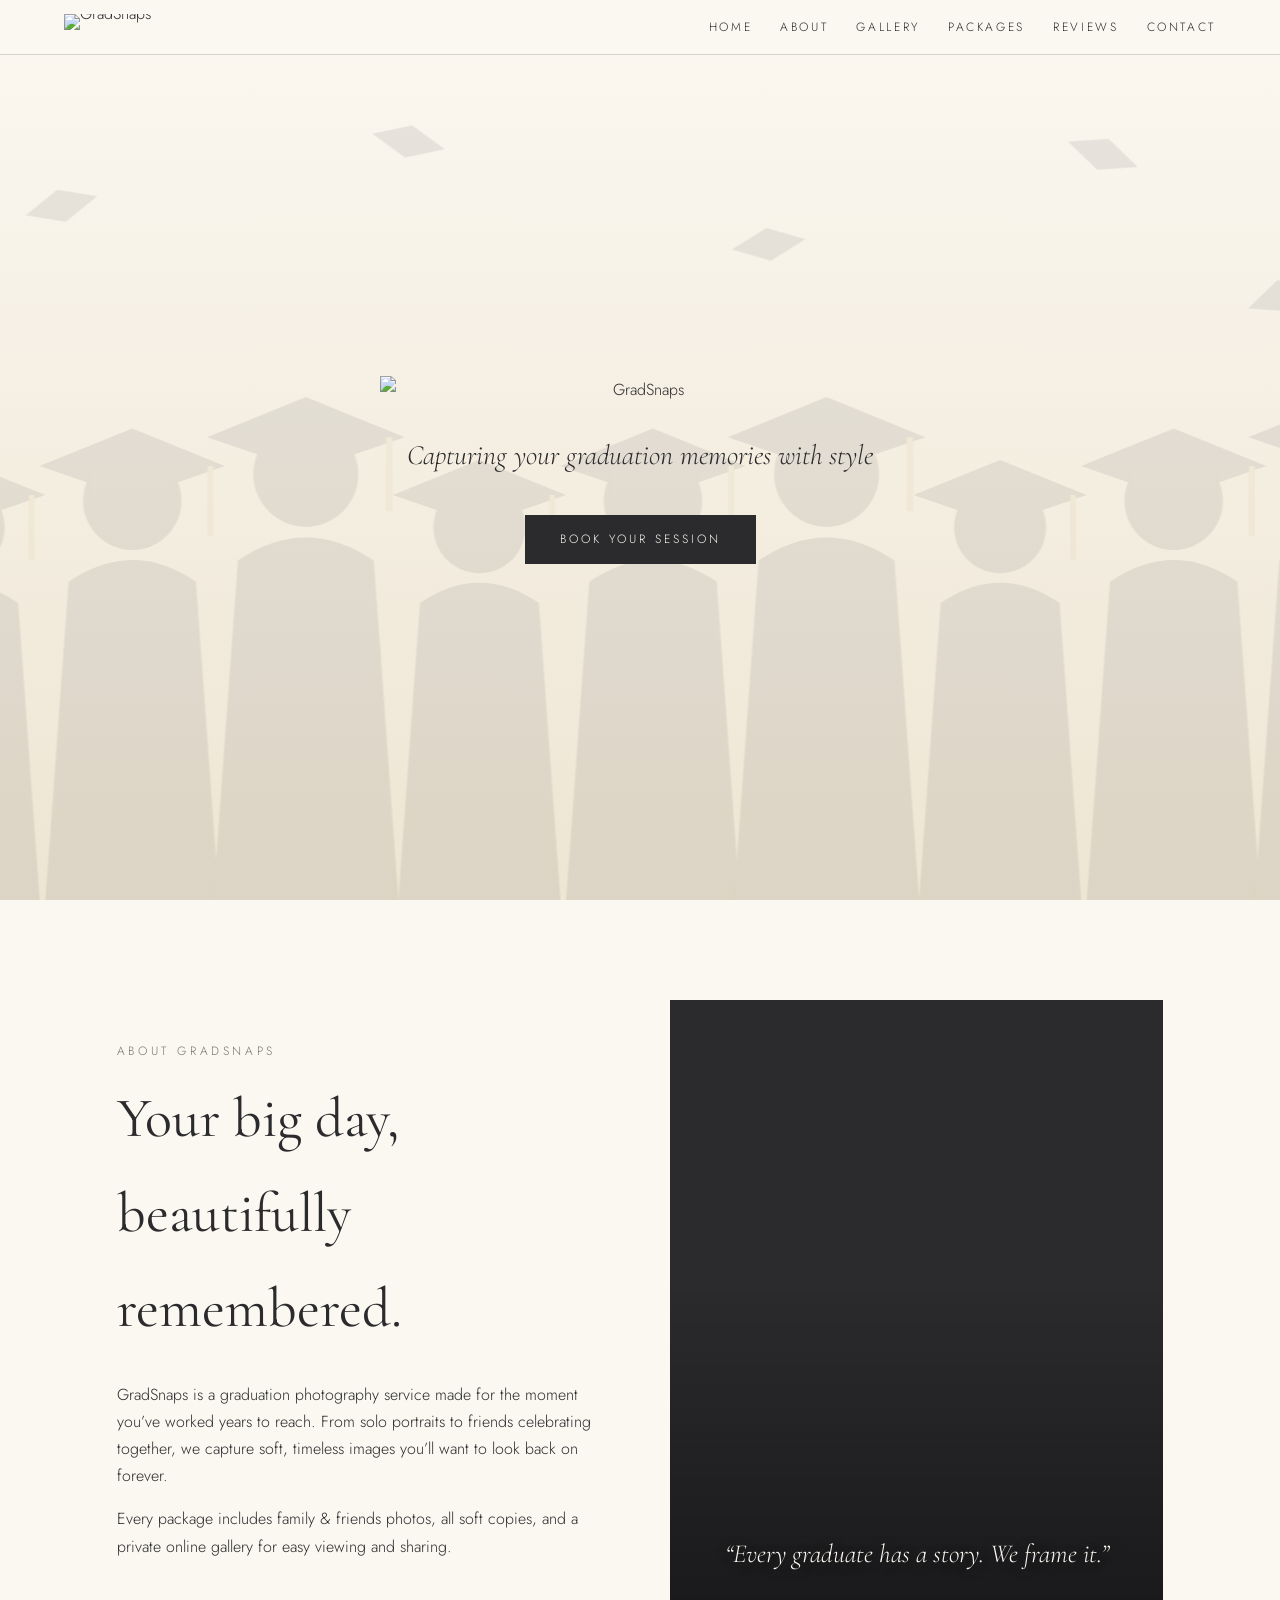
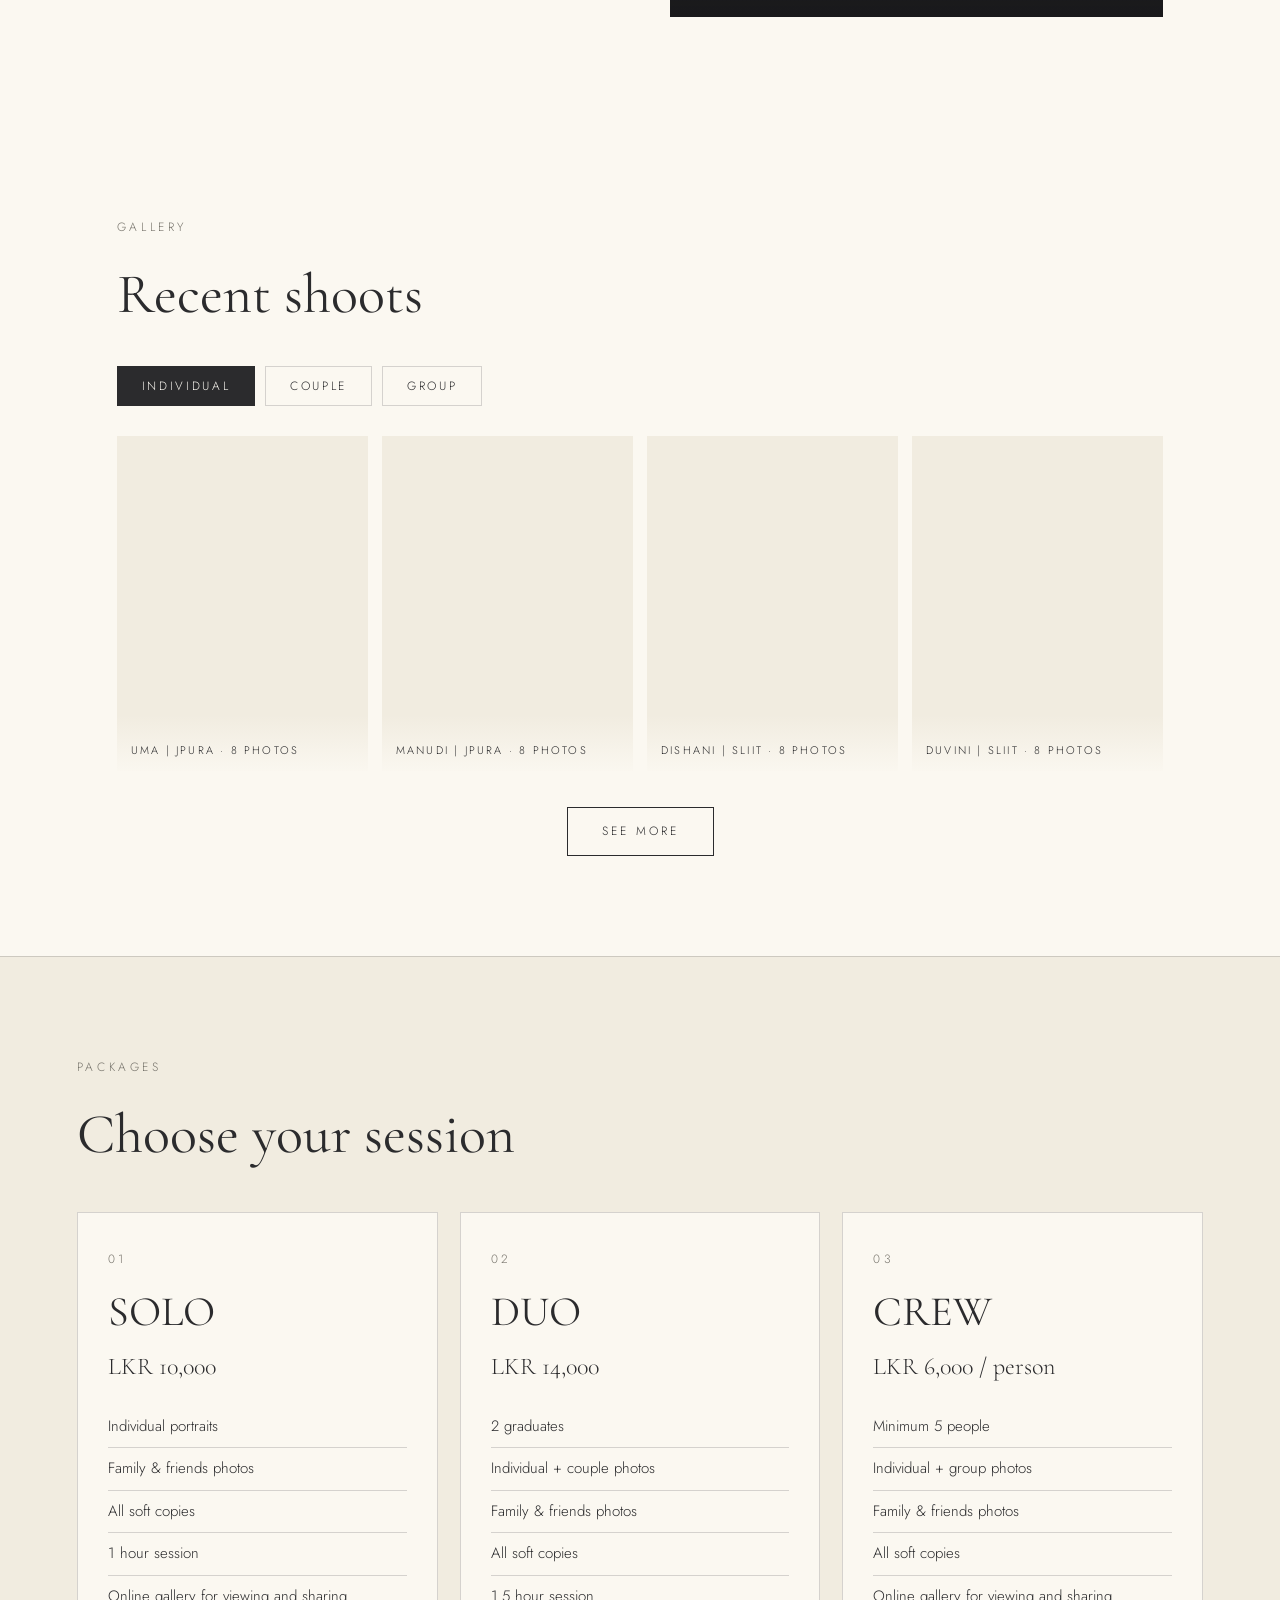
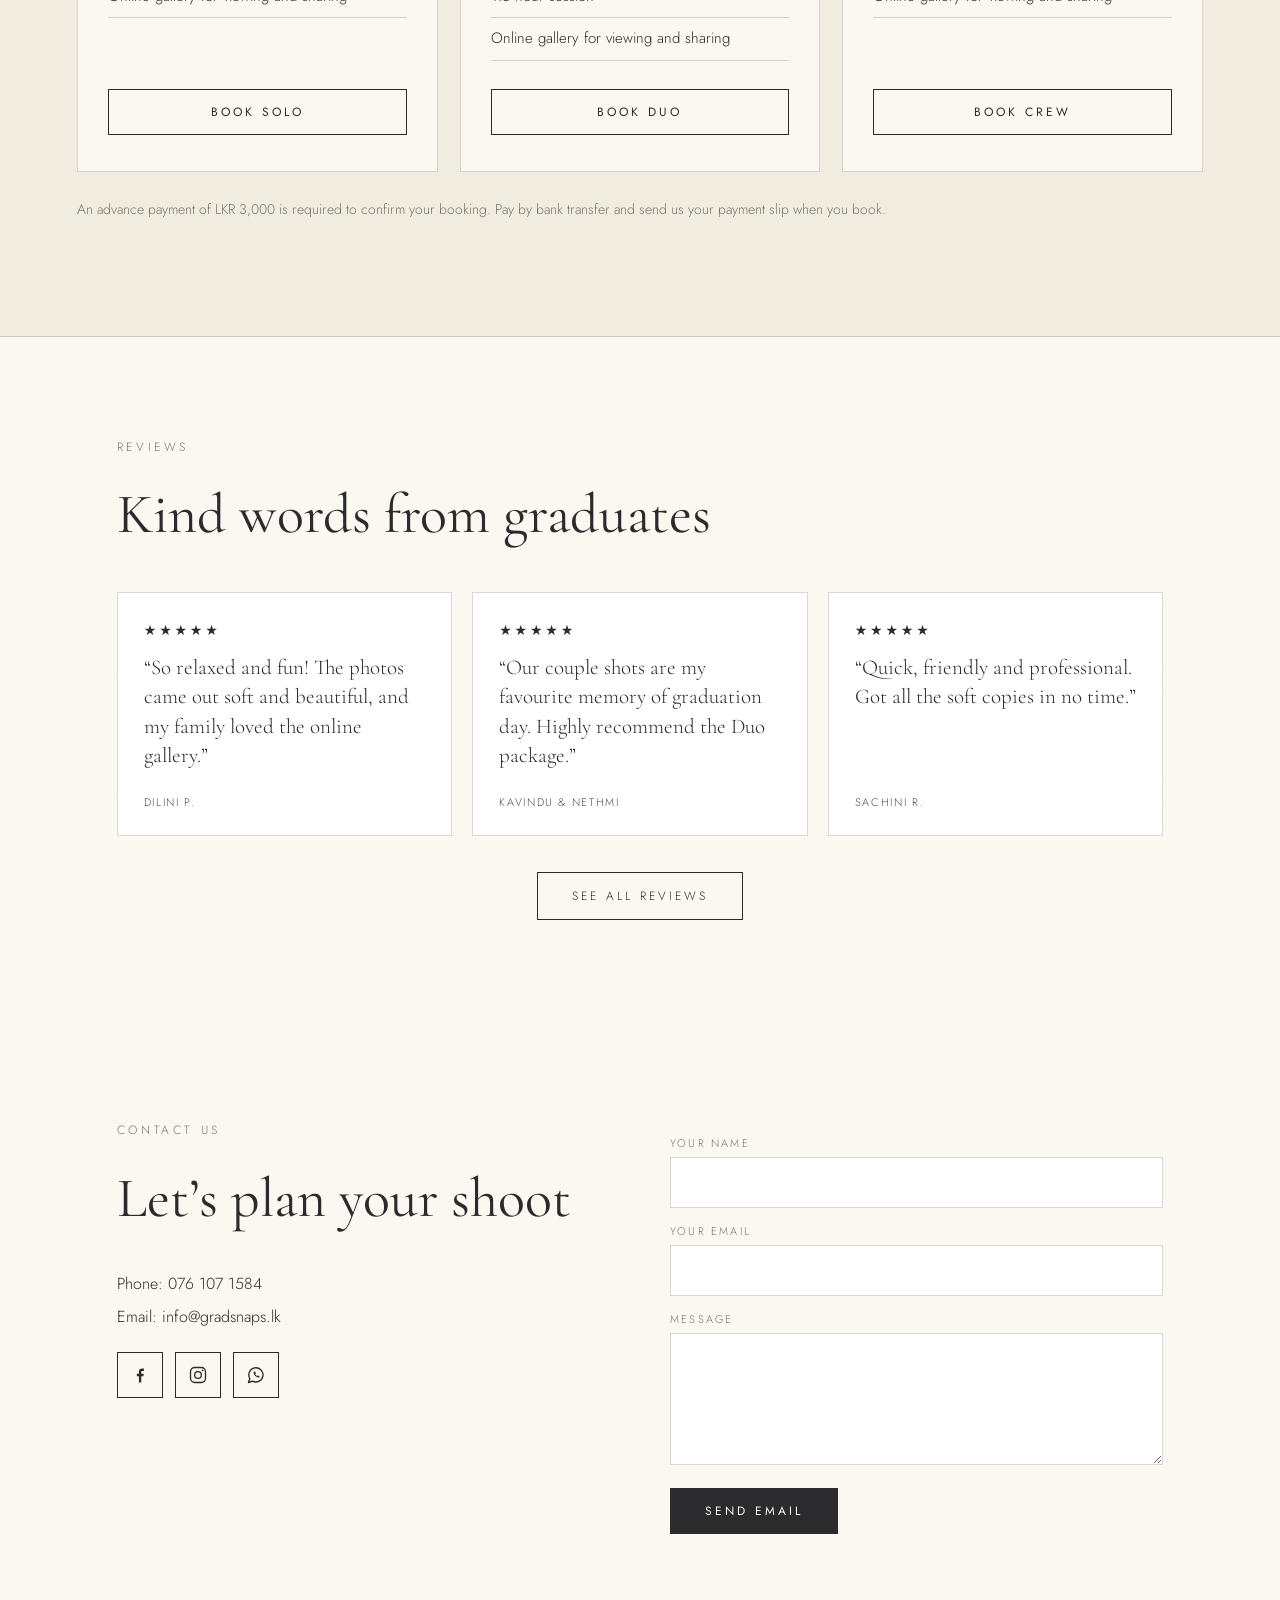
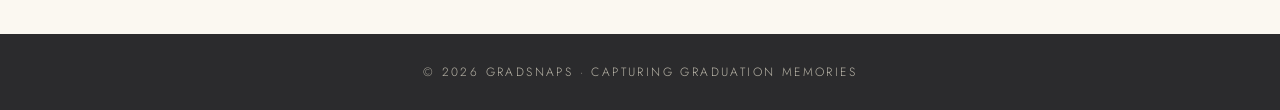
==== commit 22f5cdba: "Add files via upload" ====
--- a/index.html
+++ b/index.html
@@ -1,111 +1,179 @@
 <!DOCTYPE html>
 <html lang="en">
+
 <head>
-<meta charset="utf-8">
-<meta name="viewport" content="width=device-width, initial-scale=1, viewport-fit=cover">
-<title>GradSnaps — Graduation Photography</title>
-<link rel="icon" href="images/logo.png">
-<link href="https://fonts.googleapis.com/css2?family=Cormorant+Garamond:ital,wght@0,400;0,500;1,400&family=Jost:wght@300;400;500&display=swap" rel="stylesheet">
-<link rel="stylesheet" href="style.css">
+  <meta charset="utf-8">
+  <meta name="viewport" content="width=device-width, initial-scale=1, viewport-fit=cover">
+  <title>GradSnaps - Graduation Photography</title>
+  <link rel="icon" href="images/logo.png">
+  <link
+    href="https://fonts.googleapis.com/css2?family=Cormorant+Garamond:ital,wght@0,400;0,500;1,400&family=Jost:wght@300;400;500&display=swap"
+    rel="stylesheet">
+  <link rel="stylesheet" href="style.css">
 </head>
+
 <body data-page="home">
-<nav id="nav"></nav>
-<header class="hero" id="hero"><div class="hbg" id="hbg"></div>
-  <img src="images/logo.png" alt="GradSnaps" style="width:min(520px,80vw)">
-  <p>Capturing your graduation memories with style 🤍📷</p>
-  <a class="btn solid" href="#packages">Book Your Session</a>
-</header>
+  <nav id="nav"></nav>
+  <header class="hero" id="hero">
+    <div class="hbg" id="hbg"></div>
+    <img src="images/logo.png" alt="GradSnaps" style="width:min(520px,80vw)">
+    <p>Capturing your graduation memories with style</p>
+    <a class="btn solid" href="#packages">Book Your Session</a>
+  </header>
 
-<section id="about" class="about">
-  <div>
-    <div class="eyebrow">About GradSnaps</div>
-    <h2>Your big day, beautifully remembered.</h2>
-    <p>GradSnaps is a graduation photography service made for the moment you’ve worked years to reach. From solo portraits to friends celebrating together, we capture soft, timeless images you’ll want to look back on forever.</p>
-    <p>Every package includes family &amp; friends photos, all soft copies, and a private online gallery for easy viewing and sharing.</p>
-  </div>
-  <div class="art">“Every graduate has a story. We frame it.”</div>
-</section>
+  <section id="about" class="about">
+    <div>
+      <div class="eyebrow">About GradSnaps</div>
+      <h2>Your big day, beautifully remembered.</h2>
+      <p>GradSnaps is a graduation photography service made for the moment you’ve worked years to reach. From solo
+        portraits to friends celebrating together, we capture soft, timeless images you’ll want to look back on forever.
+      </p>
+      <p>Every package includes family &amp; friends photos, all soft copies, and a private online gallery for easy
+        viewing and sharing.</p>
+    </div>
+    <div class="art">“Every graduate has a story. We frame it.”</div>
+  </section>
 
-<section id="gallery">
-  <div class="eyebrow">Gallery</div>
-  <h2>Recent shoots</h2>
-  <div class="tabs" id="tabs"></div><div class="grid" id="grid"></div>
-  <div class="more"><a class="btn" id="more" href="gallery.html">See more</a></div>
-</section>
+  <section id="gallery">
+    <div class="eyebrow">Gallery</div>
+    <h2>Recent shoots</h2>
+    <div class="tabs" id="tabs"></div>
+    <div class="grid" id="grid"></div>
+    <div class="more"><a class="btn" id="more" href="gallery.html">See more</a></div>
+  </section>
 
-<section class="pk" id="packages">
-  <div class="pk-in">
-    <div class="eyebrow">Packages</div>
-    <h2>Choose your session</h2>
-    <div class="cards">
-      <div class="card"><span class="n">01</span><h3>SOLO</h3><div class="pr">LKR 10,000</div>
-        <ul><li>Individual portraits</li><li>Family &amp; friends photos</li><li>All soft copies</li><li>1 hour session</li><li>Online gallery for viewing and sharing</li></ul>
-        <button class="btn" onclick="openBook('SOLO',10000)">Book Solo</button></div>
-      <div class="card"><span class="n">02</span><h3>DUO</h3><div class="pr">LKR 14,000</div>
-        <ul><li>2 graduates</li><li>Individual + couple photos</li><li>Family &amp; friends photos</li><li>All soft copies</li><li>1.5 hour session</li><li>Online gallery for viewing and sharing</li></ul>
-        <button class="btn" onclick="openBook('DUO',14000)">Book Duo</button></div>
-      <div class="card"><span class="n">03</span><h3>CREW</h3><div class="pr">LKR 6,000 / person</div>
-        <ul><li>Minimum 5 people</li><li>Individual + group photos</li><li>Family &amp; friends photos</li><li>All soft copies</li><li>Online gallery for viewing and sharing</li></ul>
-        <button class="btn" onclick="openBook('CREW',6000)">Book Crew</button></div>
+  <section class="pk" id="packages">
+    <div class="pk-in">
+      <div class="eyebrow">Packages</div>
+      <h2>Choose your session</h2>
+      <div class="cards">
+        <div class="card"><span class="n">01</span>
+          <h3>SOLO</h3>
+          <div class="pr">LKR 10,000</div>
+          <ul>
+            <li>Individual portraits</li>
+            <li>Family &amp; friends photos</li>
+            <li>All soft copies</li>
+            <li>1 hour session</li>
+            <li>Online gallery for viewing and sharing</li>
+          </ul>
+          <button class="btn" onclick="openBook('SOLO',10000)">Book Solo</button>
+        </div>
+        <div class="card"><span class="n">02</span>
+          <h3>DUO</h3>
+          <div class="pr">LKR 14,000</div>
+          <ul>
+            <li>2 graduates</li>
+            <li>Individual + couple photos</li>
+            <li>Family &amp; friends photos</li>
+            <li>All soft copies</li>
+            <li>1.5 hour session</li>
+            <li>Online gallery for viewing and sharing</li>
+          </ul>
+          <button class="btn" onclick="openBook('DUO',14000)">Book Duo</button>
+        </div>
+        <div class="card"><span class="n">03</span>
+          <h3>CREW</h3>
+          <div class="pr">LKR 6,000 / person</div>
+          <ul>
+            <li>Minimum 5 people</li>
+            <li>Individual + group photos</li>
+            <li>Family &amp; friends photos</li>
+            <li>All soft copies</li>
+            <li>Online gallery for viewing and sharing</li>
+          </ul>
+          <button class="btn" onclick="openBook('CREW',6000)">Book Crew</button>
+        </div>
+      </div>
+      <p class="adv">An advance payment of LKR 3,000 is required to confirm your booking. Pay by bank transfer and send
+        us your payment slip when you book.</p>
     </div>
-    <p class="adv">An advance payment of LKR 3,000 is required to confirm your booking. Pay by bank transfer and send us your payment slip when you book.</p>
-  </div>
-</section>
+  </section>
 
-<section id="reviews">
-  <div class="eyebrow">Reviews</div>
-  <h2>Kind words from graduates</h2>
-  <div class="rv" id="rv"></div>
-  <div class="more"><a class="btn" href="reviews.html">See all reviews</a></div>
-</section>
+  <section id="reviews">
+    <div class="eyebrow">Reviews</div>
+    <h2>Kind words from graduates</h2>
+    <div class="rv" id="rv"></div>
+    <div class="more"><a class="btn" href="reviews.html">See all reviews</a></div>
+  </section>
 
-<section id="contact" class="contact">
-  <div class="cl">
-    <div class="eyebrow">Contact Us</div>
-    <h2>Let’s plan your shoot</h2>
-    <p>Phone: <a href="tel:+94761071584">076 107 1584</a></p>
-    <p>Email: <a id="emailLink" href="#"></a></p>
-    <div class="links">
-      <a href="https://www.facebook.com/share/1Gi53kYeHF/?mibextid=wwXIfr" target="_blank" rel="noopener" aria-label="Facebook"><svg viewBox="0 0 24 24" fill="currentColor"><path d="M13.5 21v-7.500h2.500l.5-3h-3V8.600c0-.9.300-1.500 1.600-1.500h1.600V4.200c-.3 0-1.200-.1-2.200-.1-2.300 0-3.800 1.400-3.800 3.900v2.500H8.200v3h2.500V21z"/></svg></a>
-      <a href="https://www.instagram.com/gradsnaps.lk/" target="_blank" rel="noopener" aria-label="Instagram"><svg viewBox="0 0 24 24" fill="none" stroke="currentColor" stroke-width="1.600"><rect x="3" y="3" width="18" height="18" rx="5"/><circle cx="12" cy="12" r="4"/><circle cx="17.500" cy="6.500" r="1" fill="currentColor" stroke="none"/></svg></a>
-      <a href="https://wa.me/94761071584" target="_blank" rel="noopener" aria-label="WhatsApp"><svg viewBox="0 0 24 24" fill="none" stroke="currentColor" stroke-width="1.600" stroke-linejoin="round"><path d="M3 21l1.600-4.800A8.500 8.500 0 1 1 8 19.400z"/><path d="M9 8.500c0 3.500 3 6.500 6.500 6.500l1-1.500-2-1-1 .8c-1-.4-2-1.400-2.400-2.400l.8-1-1-2z" fill="currentColor" stroke="none"/></svg></a>
+  <section id="contact" class="contact">
+    <div class="cl">
+      <div class="eyebrow">Contact Us</div>
+      <h2>Let’s plan your shoot</h2>
+      <p>Phone: <a href="tel:+94761071584">076 107 1584</a></p>
+      <p>Email: <a id="emailLink" href="#"></a></p>
+      <div class="links">
+        <a href="https://www.facebook.com/share/1Gi53kYeHF/?mibextid=wwXIfr" target="_blank" rel="noopener"
+          aria-label="Facebook"><svg viewBox="0 0 24 24" fill="currentColor">
+            <path
+              d="M13.5 21v-7.500h2.500l.5-3h-3V8.600c0-.9.300-1.500 1.600-1.500h1.600V4.200c-.3 0-1.200-.1-2.200-.1-2.300 0-3.800 1.400-3.800 3.900v2.500H8.200v3h2.500V21z" />
+          </svg></a>
+        <a href="https://www.instagram.com/gradsnaps.lk/" target="_blank" rel="noopener" aria-label="Instagram"><svg
+            viewBox="0 0 24 24" fill="none" stroke="currentColor" stroke-width="1.600">
+            <rect x="3" y="3" width="18" height="18" rx="5" />
+            <circle cx="12" cy="12" r="4" />
+            <circle cx="17.500" cy="6.500" r="1" fill="currentColor" stroke="none" />
+          </svg></a>
+        <a href="https://wa.me/94761071584" target="_blank" rel="noopener" aria-label="WhatsApp"><svg
+            viewBox="0 0 24 24" fill="none" stroke="currentColor" stroke-width="1.600" stroke-linejoin="round">
+            <path d="M3 21l1.600-4.800A8.500 8.500 0 1 1 8 19.400z" />
+            <path d="M9 8.500c0 3.500 3 6.500 6.500 6.500l1-1.500-2-1-1 .8c-1-.4-2-1.400-2.400-2.400l.8-1-1-2z"
+              fill="currentColor" stroke="none" />
+          </svg></a>
+      </div>
+    </div>
+    <div>
+      <label>Your name</label><input id="cn">
+      <label>Your email</label><input id="ce" type="email">
+      <label>Message</label><textarea id="cm" rows="4"></textarea>
+      <button class="btn solid" style="margin-top:14px" onclick="sendMail()">Send Email</button>
+    </div>
+  </section>
+
+  <div class="modal" id="modal">
+    <div class="box">
+      <span class="close" onclick="closeBook()">×</span>
+      <h3 id="mTitle">Book</h3>
+      <div class="sum" id="mSum"></div>
+      <label>Full name</label><input id="fn">
+      <label>Phone</label><input id="ph" type="tel">
+      <label>Email</label><input id="em" type="email">
+      <label>Preferred date</label><input id="dt" type="date">
+      <label>Time slot</label><select id="tm"></select>
+      <p class="avail" id="avail">Pick a date to see available times.</p>
+      <label>University</label><input id="un">
+      <label>Venue</label><input id="vn" placeholder="Where should we meet?">
+      <label>Notes</label><textarea id="nt" rows="3"
+        placeholder="Anything we should know? (outfit, special shots, number of family members...)"></textarea>
+      <div id="crew" style="display:none"><label>Number of people (min 5)</label><input id="pp" type="number" min="5"
+          value="5"></div>
+      <label style="margin-top:20px">Pay LKR 3,000 advance by bank transfer</label>
+      <div class="bank">
+        <div><b>Commercial Bank</b><small>Chaniru Dinsara Jayawardhana</small>801 490 63 63</div><button
+          onclick="cp('8014906363',this)">Copy</button>
+      </div>
+      <div class="bank">
+        <div><b>BOC</b><small>Chaniru Dinsara Jayawardhana</small>0095825963</div><button
+          onclick="cp('0095825963',this)">Copy</button>
+      </div>
+      <ol class="steps">
+        <li>Transfer LKR 3,000 to either account.</li>
+        <li>Take a screenshot or photo of the payment slip.</li>
+        <li>Tap the button below, then attach your slip in the WhatsApp chat.</li>
+      </ol>
+      <p style="font-size:13px;color:var(--mute);margin:0">Your booking is confirmed once we receive the slip. The
+        balance is settled on the day.</p>
+      <button class="btn solid" onclick="wa()">Send booking &amp; payment slip on WhatsApp</button>
     </div>
   </div>
-  <div>
-    <label>Your name</label><input id="cn">
-    <label>Your email</label><input id="ce" type="email">
-    <label>Message</label><textarea id="cm" rows="4"></textarea>
-    <button class="btn solid" style="margin-top:14px" onclick="sendMail()">Send Email</button>
-  </div>
-</section>
-
-<div class="modal" id="modal">
-  <div class="box">
-    <span class="close" onclick="closeBook()">×</span>
-    <h3 id="mTitle">Book</h3>
-    <div class="sum" id="mSum"></div>
-    <label>Full name</label><input id="fn">
-    <label>Phone</label><input id="ph" type="tel">
-    <label>Email</label><input id="em" type="email">
-    <label>Preferred date</label><input id="dt" type="date">
-    <label>Time slot</label><select id="tm"></select><p class="avail" id="avail">Pick a date to see available times.</p>
-    <label>University</label><input id="un">
-    <label>Venue</label><input id="vn" placeholder="Where should we meet?">
-    <label>Notes</label><textarea id="nt" rows="3" placeholder="Anything we should know? (outfit, special shots, number of family members...)"></textarea>
-    <div id="crew" style="display:none"><label>Number of people (min 5)</label><input id="pp" type="number" min="5" value="5"></div>
-    <label style="margin-top:20px">Pay LKR 3,000 advance by bank transfer</label>
-    <div class="bank"><div><b>Commercial Bank</b><small>Chaniru Dinsara Jayawardhana</small>801 490 63 63</div><button onclick="cp('8014906363',this)">Copy</button></div>
-    <div class="bank"><div><b>BOC</b><small>Chaniru Dinsara Jayawardhana</small>0095825963</div><button onclick="cp('0095825963',this)">Copy</button></div>
-    <ol class="steps"><li>Transfer LKR 3,000 to either account.</li><li>Take a screenshot or photo of the payment slip.</li><li>Tap the button below, then attach your slip in the WhatsApp chat.</li></ol>
-    <p style="font-size:13px;color:var(--mute);margin:0">Your booking is confirmed once we receive the slip. The balance is settled on the day.</p>
-    <button class="btn solid" onclick="wa()">Send booking &amp; payment slip on WhatsApp</button>
-  </div>
-</div>
 
 
-<footer>© 2026 GradSnaps · Capturing graduation memories</footer>
-<script src="site-data.js"></script>
-<script src="site.js"></script>
-<script src="home.js"></script>
+  <footer>© 2026 GradSnaps · Capturing graduation memories</footer>
+  <script src="site-data.js"></script>
+  <script src="gallery-data.js"></script>
+  <script src="site.js"></script>
+  <script src="home.js"></script>
 </body>
-</html>
+
+</html>
--- a/style.css
+++ b/style.css
@@ -1,81 +1,954 @@
-
-:root{--ivory:#fbf8f1;--ivory2:#f1ece0;--char:#2b2b2d;--mute:#77746c;--line:rgba(43,43,45,.18);
-box-sizing:border-box;padding-top:env(safe-area-inset-top,0px);padding-bottom:env(safe-area-inset-bottom,0px)}
-html{scroll-behavior:smooth;scroll-padding-top:70px}
-*{box-sizing:border-box}
-body{margin:0;background:var(--ivory);color:var(--char);font-family:Jost,system-ui,sans-serif;font-weight:300;line-height:1.7}
-h1,h2,h3{font-family:'Cormorant Garamond',Georgia,serif;font-weight:400;margin:0}
-a{color:inherit;text-decoration:none}
-nav{position:fixed;top:0;left:0;right:0;z-index:20;display:flex;justify-content:space-between;align-items:center;padding:calc(14px + env(safe-area-inset-top,0px)) 5vw 14px;background:rgba(251,248,241,.9);backdrop-filter:blur(8px);border-bottom:1px solid var(--line)}
-nav img{height:24px}
-nav ul{display:flex;gap:28px;list-style:none;margin:0;padding:0;font-size:12px;letter-spacing:.22em;text-transform:uppercase}
-nav a:hover{opacity:.55}
-.hero{position:relative;overflow:hidden;background:linear-gradient(180deg,#fbf8f1,#eee5d3);min-height:100vh;display:flex;flex-direction:column;align-items:center;justify-content:center;text-align:center;padding:120px 6vw 80px}.hero>*{position:relative;z-index:1}.hero .hbg{position:absolute;inset:0;z-index:0}
-.hero img{width:min(520px,80vw)}
-.hero p{font-family:'Cormorant Garamond',serif;font-style:italic;font-size:clamp(20px,3vw,28px);margin:28px 0 36px}
-.btn{display:inline-block;border:1px solid var(--char);padding:13px 34px;font-size:12px;letter-spacing:.25em;text-transform:uppercase;cursor:pointer;background:none;color:var(--char);font-family:inherit;transition:.25s}
-.btn:hover,.btn.solid{background:var(--char);color:var(--ivory)}
-.btn.solid:hover{background:transparent;color:var(--char)}
-section{padding:100px 6vw;max-width:1200px;margin:auto}
-.eyebrow{font-size:12px;letter-spacing:.3em;text-transform:uppercase;color:var(--mute)}
-h2{font-size:clamp(36px,5vw,56px);margin:10px 0 24px}
-.about{display:grid;grid-template-columns:1fr 1fr;gap:60px;align-items:center}
-.about .art{aspect-ratio:4/5;background:var(--char);color:var(--ivory);display:flex;align-items:center;justify-content:center;font-family:'Cormorant Garamond',serif;font-style:italic;font-size:26px;text-align:center;padding:30px}
-.tabs{display:flex;gap:10px;flex-wrap:wrap;margin:10px 0 30px}
-.tabs button{border:1px solid var(--line);background:none;padding:9px 24px;font:inherit;font-size:12px;letter-spacing:.22em;text-transform:uppercase;cursor:pointer;color:var(--char)}
-.tabs button.on{background:var(--char);color:var(--ivory);border-color:var(--char)}
-.grid{display:grid;grid-template-columns:repeat(auto-fill,minmax(230px,1fr));gap:14px}
-.ph{position:relative;overflow:hidden;aspect-ratio:3/4;background:var(--ivory2)}.ph svg{display:block;width:100%;height:100%}.ph .cap{position:absolute;left:0;right:0;bottom:0;padding:22px 14px 12px;font-size:10px;letter-spacing:.2em;text-transform:uppercase;color:var(--char);background:linear-gradient(transparent,rgba(251,248,241,.85))}
-.ph:nth-child(3n+2){aspect-ratio:4/5}
-.more{text-align:center;margin-top:36px}
-.note{font-size:13px;color:var(--mute);text-align:center;margin-top:14px}
-.pk{border-top:1px solid var(--line);border-bottom:1px solid var(--line);background:var(--ivory2);max-width:none}
-.pk-in{max-width:1200px;margin:auto}
-.cards{display:grid;grid-template-columns:repeat(auto-fit,minmax(260px,1fr));gap:22px;margin-top:30px}
-.card{border:1px solid var(--line);background:var(--ivory);padding:36px 30px;display:flex;flex-direction:column}
-.card .n{font-size:12px;letter-spacing:.3em;color:var(--mute)}
-.card h3{font-size:42px;margin:6px 0 0}
-.card .pr{font-family:'Cormorant Garamond',serif;font-size:24px;margin-bottom:18px}
-.card ul{list-style:none;padding:0;margin:0 0 28px;flex:1}
-.card li{padding:8px 0;border-bottom:1px solid var(--line);font-size:15px}
-.adv{margin-top:26px;font-size:14px;color:var(--mute)}
-.modal{position:fixed;inset:0;background:rgba(29,29,31,.55);display:none;align-items:center;justify-content:center;z-index:50;padding:20px}
-.modal.open{display:flex}
-.box{background:var(--ivory);max-width:480px;width:100%;padding:36px 30px;max-height:92vh;overflow:auto}
-.box h3{font-size:34px}
-label{display:block;font-size:11px;letter-spacing:.2em;text-transform:uppercase;margin:14px 0 4px;color:var(--mute)}
-input,select,textarea{width:100%;padding:11px 12px;border:1px solid var(--line);background:#fff;font:inherit;color:var(--char)}
-.sum{margin:18px 0;padding:14px;background:var(--ivory2);font-size:14px}
-.box .btn{width:100%;margin-top:8px}
-.bank{border:1px solid var(--line);background:#fff;padding:14px 16px;margin:10px 0;font-size:14px;display:flex;justify-content:space-between;align-items:center;gap:10px}.bank b{font-weight:500}.bank small{display:block;color:var(--mute);font-size:12px}.bank button{border:1px solid var(--char);background:none;padding:6px 12px;font:inherit;font-size:11px;letter-spacing:.15em;text-transform:uppercase;cursor:pointer;color:var(--char);flex:none}.steps{font-size:13px;color:var(--mute);margin:14px 0 6px;padding-left:18px}.close{float:right;cursor:pointer;font-size:26px;line-height:1}
-.contact{display:grid;grid-template-columns:1fr 1fr;gap:60px}
-.cl p{margin:6px 0}
-.links{display:flex;gap:12px;flex-wrap:wrap;margin-top:22px}
-.links a{width:46px;height:46px;border:1px solid var(--char);display:flex;align-items:center;justify-content:center;transition:.25s}.links a:hover{background:var(--char);color:var(--ivory)}.links svg{width:20px;height:20px}
-.rv{display:grid;grid-template-columns:repeat(auto-fit,minmax(260px,1fr));gap:20px;margin:30px 0}.rc{border:1px solid var(--line);background:#fff;padding:26px}.rc .st{letter-spacing:.2em;font-size:14px}.rc p{font-family:'Cormorant Garamond',serif;font-size:21px;line-height:1.4;margin:10px 0}.rc small{color:var(--mute);letter-spacing:.15em;text-transform:uppercase;font-size:11px}.rv .empty{grid-column:1/-1;text-align:center;color:var(--mute);padding:36px;border:1px dashed var(--line)}.rform{max-width:560px;margin:auto;border-top:1px solid var(--line);padding-top:30px}
-.abar{position:fixed;left:50%;transform:translateX(-50%);bottom:calc(16px + env(safe-area-inset-bottom,0px));z-index:40;display:flex;gap:8px;background:var(--char);padding:8px}.abar button,.radm button{border:1px solid var(--ivory);background:none;color:var(--ivory);padding:9px 16px;font:inherit;font-size:11px;letter-spacing:.15em;text-transform:uppercase;cursor:pointer}.radm{margin-top:12px;display:flex;gap:8px}.radm button{border-color:var(--char);color:var(--char);padding:6px 12px}.aadd{text-align:center;margin-top:24px}.ph img{width:100%;height:100%;object-fit:cover;display:block}.del{position:absolute;top:8px;right:8px;z-index:2;background:var(--char);color:var(--ivory);border:0;width:30px;height:30px;font-size:18px;cursor:pointer}#toast{position:fixed;left:50%;transform:translateX(-50%);bottom:84px;background:var(--char);color:var(--ivory);padding:10px 18px;font-size:13px;z-index:60;opacity:0;transition:.3s;max-width:90vw;text-align:center}
-footer{background:var(--char);color:#b9b5a8;text-align:center;padding:28px;font-size:12px;letter-spacing:.2em;text-transform:uppercase}
-@media(max-width:760px){nav ul{gap:14px;font-size:10px;letter-spacing:.12em}nav img{display:none}.about,.contact{grid-template-columns:1fr;gap:36px}section{padding:70px 6vw}}
-.shoot{position:relative;aspect-ratio:3/4;overflow:hidden;cursor:pointer;background:var(--ivory2)}.shoot img{display:none}.shoot img:first-child{display:block;width:100%;height:100%;object-fit:cover;transition:.5s}.shoot:hover img:first-child{transform:scale(1.05)}.shoot::after{content:attr(data-title) " \00b7  4 photos";position:absolute;left:0;right:0;bottom:0;padding:26px 14px 12px;font-size:11px;letter-spacing:.2em;text-transform:uppercase;background:linear-gradient(transparent,rgba(251,248,241,.92))}
-.lb{position:fixed;inset:0;background:rgba(18,15,15,.96);display:none;flex-direction:column;align-items:center;justify-content:center;z-index:60;padding:16px 12px calc(16px + env(safe-area-inset-bottom,0px))}.lb.open{display:flex}
-.lbc{position:absolute;top:calc(14px + env(safe-area-inset-top,0px));right:20px;color:#fbf8f1;font-size:34px;cursor:pointer;line-height:1;z-index:2}
-.lbt{color:#a9a597;font-size:12px;letter-spacing:.3em;text-transform:uppercase;margin-bottom:10px}
-.lbs{display:flex;align-items:center;justify-content:center;gap:clamp(8px,4vw,60px);width:100%}
-.lbs img{max-height:66vh;max-width:min(80vw,720px);object-fit:contain;display:block;min-width:0}
-.ar{width:54px;height:54px;border-radius:50%;border:1px solid rgba(251,248,241,.6);background:none;color:#fbf8f1;font-size:22px;cursor:pointer;flex:none}.ar:hover{background:#fbf8f1;color:#2b2b2d}
-.lbn{color:#cfcabb;letter-spacing:.2em;margin:14px 0 10px;font-size:18px}.lbn b{color:#c9a96a;font-weight:400}
-.lbth{display:flex;gap:12px;overflow-x:auto;max-width:100%;padding:4px;position:relative}.lbth img{height:72px;width:54px;object-fit:cover;opacity:.5;cursor:pointer;border:2px solid transparent;flex:none}.lbth img.on{opacity:1;border-color:#c9a96a}
-@media(max-width:600px){.ar{width:38px;height:38px;font-size:16px}.lbs img{max-height:60vh}}
-
-nav .logo{display:block;line-height:0}nav img{display:block;height:26px;width:auto}
-.burger{display:none;background:none;border:1px solid var(--char);width:42px;height:38px;font-size:20px;cursor:pointer;color:var(--char)}
-.hero{min-height:100vh;min-height:100svh}
-.hero.hasimg{background:linear-gradient(rgba(251,248,241,.55),rgba(251,248,241,.55)),url('images/header.jpg') center/cover no-repeat}
-.hero.hasimg .hbg{display:none}
-section.first{padding-top:140px}
-.avail{font-size:13px;margin:6px 0 0;color:var(--mute)}.avail.bad{color:#9b3d3d}
-.shoot::after{content:attr(data-title) " \00b7  " attr(data-count) " photos"}
-input,select,textarea{font-size:16px}
-img{max-width:100%}
-@media(max-width:820px){.burger{display:block}nav ul{display:none;position:absolute;top:100%;left:0;right:0;flex-direction:column;gap:0;background:var(--ivory);border-bottom:1px solid var(--line);padding:6px 5vw 14px;font-size:13px;letter-spacing:.2em}nav ul.open{display:flex}nav li a{display:block;padding:12px 0;border-bottom:1px solid var(--line)}nav img{display:block}}
-@media(max-width:600px){.grid{grid-template-columns:repeat(2,1fr);gap:10px}.tabs button{padding:8px 14px;letter-spacing:.12em}.box{padding:26px 18px}.hero{padding-top:100px}.shoot::after{font-size:9px;letter-spacing:.1em;padding:20px 8px 8px}section.first{padding-top:110px}}
+:root {
+    --ivory: #fbf8f1;
+    --ivory2: #f1ece0;
+    --char: #2b2b2d;
+    --mute: #77746c;
+    --line: rgba(43, 43, 45, .18);
+    box-sizing: border-box;
+    padding-top: env(safe-area-inset-top, 0px);
+    padding-bottom: env(safe-area-inset-bottom, 0px)
+}
+
+html {
+    scroll-behavior: smooth;
+    scroll-padding-top: 70px
+}
+
+* {
+    box-sizing: border-box
+}
+
+body {
+    margin: 0;
+    background: var(--ivory);
+    color: var(--char);
+    font-family: Jost, system-ui, sans-serif;
+    font-weight: 300;
+    line-height: 1.7
+}
+
+h1,
+h2,
+h3 {
+    font-family: 'Cormorant Garamond', Georgia, serif;
+    font-weight: 400;
+    margin: 0
+}
+
+a {
+    color: inherit;
+    text-decoration: none
+}
+
+nav {
+    position: fixed;
+    top: 0;
+    left: 0;
+    right: 0;
+    z-index: 20;
+    display: flex;
+    justify-content: space-between;
+    align-items: center;
+    padding: calc(14px + env(safe-area-inset-top, 0px)) 5vw 14px;
+    background: rgba(251, 248, 241, .9);
+    backdrop-filter: blur(8px);
+    border-bottom: 1px solid var(--line)
+}
+
+nav img {
+    height: 24px
+}
+
+nav ul {
+    display: flex;
+    gap: 28px;
+    list-style: none;
+    margin: 0;
+    padding: 0;
+    font-size: 12px;
+    letter-spacing: .22em;
+    text-transform: uppercase
+}
+
+nav a:hover {
+    opacity: .55
+}
+
+.hero {
+    position: relative;
+    overflow: hidden;
+    background: linear-gradient(180deg, #fbf8f1, #eee5d3);
+    min-height: 100vh;
+    display: flex;
+    flex-direction: column;
+    align-items: center;
+    justify-content: center;
+    text-align: center;
+    padding: 120px 6vw 80px
+}
+
+.hero>* {
+    position: relative;
+    z-index: 1
+}
+
+.hero .hbg {
+    position: absolute;
+    inset: 0;
+    z-index: 0
+}
+
+.hero img {
+    width: min(520px, 80vw)
+}
+
+.hero p {
+    font-family: 'Cormorant Garamond', serif;
+    font-style: italic;
+    font-size: clamp(20px, 3vw, 28px);
+    margin: 28px 0 36px
+}
+
+.btn {
+    display: inline-block;
+    border: 1px solid var(--char);
+    padding: 13px 34px;
+    font-size: 12px;
+    letter-spacing: .25em;
+    text-transform: uppercase;
+    cursor: pointer;
+    background: none;
+    color: var(--char);
+    font-family: inherit;
+    transition: .25s
+}
+
+.btn:hover,
+.btn.solid {
+    background: var(--char);
+    color: var(--ivory)
+}
+
+.btn.solid:hover {
+    background: transparent;
+    color: var(--char)
+}
+
+section {
+    padding: 100px 6vw;
+    max-width: 1200px;
+    margin: auto
+}
+
+.eyebrow {
+    font-size: 12px;
+    letter-spacing: .3em;
+    text-transform: uppercase;
+    color: var(--mute)
+}
+
+h2 {
+    font-size: clamp(36px, 5vw, 56px);
+    margin: 10px 0 24px
+}
+
+.about {
+    display: grid;
+    grid-template-columns: 1fr 1fr;
+    gap: 60px;
+    align-items: center
+}
+
+.about .art {
+    aspect-ratio: 4/5;
+    background: var(--char);
+    color: var(--ivory);
+    display: flex;
+    align-items: center;
+    justify-content: center;
+    font-family: 'Cormorant Garamond', serif;
+    font-style: italic;
+    font-size: 26px;
+    text-align: center;
+    padding: 30px
+}
+
+.tabs {
+    display: flex;
+    gap: 10px;
+    flex-wrap: wrap;
+    margin: 10px 0 30px
+}
+
+.tabs button {
+    border: 1px solid var(--line);
+    background: none;
+    padding: 9px 24px;
+    font: inherit;
+    font-size: 12px;
+    letter-spacing: .22em;
+    text-transform: uppercase;
+    cursor: pointer;
+    color: var(--char)
+}
+
+.tabs button.on {
+    background: var(--char);
+    color: var(--ivory);
+    border-color: var(--char)
+}
+
+.grid {
+    display: grid;
+    grid-template-columns: repeat(auto-fill, minmax(230px, 1fr));
+    gap: 14px
+}
+
+.ph {
+    position: relative;
+    overflow: hidden;
+    aspect-ratio: 3/4;
+    background: var(--ivory2)
+}
+
+.ph svg {
+    display: block;
+    width: 100%;
+    height: 100%
+}
+
+.ph .cap {
+    position: absolute;
+    left: 0;
+    right: 0;
+    bottom: 0;
+    padding: 22px 14px 12px;
+    font-size: 10px;
+    letter-spacing: .2em;
+    text-transform: uppercase;
+    color: var(--char);
+    background: linear-gradient(transparent, rgba(251, 248, 241, .85))
+}
+
+.ph:nth-child(3n+2) {
+    aspect-ratio: 4/5
+}
+
+.more {
+    text-align: center;
+    margin-top: 36px
+}
+
+.note {
+    font-size: 13px;
+    color: var(--mute);
+    text-align: center;
+    margin-top: 14px
+}
+
+.pk {
+    border-top: 1px solid var(--line);
+    border-bottom: 1px solid var(--line);
+    background: var(--ivory2);
+    max-width: none
+}
+
+.pk-in {
+    max-width: 1200px;
+    margin: auto
+}
+
+.cards {
+    display: grid;
+    grid-template-columns: repeat(auto-fit, minmax(260px, 1fr));
+    gap: 22px;
+    margin-top: 30px
+}
+
+.card {
+    border: 1px solid var(--line);
+    background: var(--ivory);
+    padding: 36px 30px;
+    display: flex;
+    flex-direction: column
+}
+
+.card .n {
+    font-size: 12px;
+    letter-spacing: .3em;
+    color: var(--mute)
+}
+
+.card h3 {
+    font-size: 42px;
+    margin: 6px 0 0
+}
+
+.card .pr {
+    font-family: 'Cormorant Garamond', serif;
+    font-size: 24px;
+    margin-bottom: 18px
+}
+
+.card ul {
+    list-style: none;
+    padding: 0;
+    margin: 0 0 28px;
+    flex: 1
+}
+
+.card li {
+    padding: 8px 0;
+    border-bottom: 1px solid var(--line);
+    font-size: 15px
+}
+
+.adv {
+    margin-top: 26px;
+    font-size: 14px;
+    color: var(--mute)
+}
+
+.modal {
+    position: fixed;
+    inset: 0;
+    background: rgba(29, 29, 31, .55);
+    display: none;
+    align-items: center;
+    justify-content: center;
+    z-index: 50;
+    padding: 20px
+}
+
+.modal.open {
+    display: flex
+}
+
+.box {
+    background: var(--ivory);
+    max-width: 480px;
+    width: 100%;
+    padding: 36px 30px;
+    max-height: 92vh;
+    overflow: auto
+}
+
+.box h3 {
+    font-size: 34px
+}
+
+label {
+    display: block;
+    font-size: 11px;
+    letter-spacing: .2em;
+    text-transform: uppercase;
+    margin: 14px 0 4px;
+    color: var(--mute)
+}
+
+input,
+select,
+textarea {
+    width: 100%;
+    padding: 11px 12px;
+    border: 1px solid var(--line);
+    background: #fff;
+    font: inherit;
+    color: var(--char)
+}
+
+.sum {
+    margin: 18px 0;
+    padding: 14px;
+    background: var(--ivory2);
+    font-size: 14px
+}
+
+.box .btn {
+    width: 100%;
+    margin-top: 8px
+}
+
+.bank {
+    border: 1px solid var(--line);
+    background: #fff;
+    padding: 14px 16px;
+    margin: 10px 0;
+    font-size: 14px;
+    display: flex;
+    justify-content: space-between;
+    align-items: center;
+    gap: 10px
+}
+
+.bank b {
+    font-weight: 500
+}
+
+.bank small {
+    display: block;
+    color: var(--mute);
+    font-size: 12px
+}
+
+.bank button {
+    border: 1px solid var(--char);
+    background: none;
+    padding: 6px 12px;
+    font: inherit;
+    font-size: 11px;
+    letter-spacing: .15em;
+    text-transform: uppercase;
+    cursor: pointer;
+    color: var(--char);
+    flex: none
+}
+
+.steps {
+    font-size: 13px;
+    color: var(--mute);
+    margin: 14px 0 6px;
+    padding-left: 18px
+}
+
+.close {
+    float: right;
+    cursor: pointer;
+    font-size: 26px;
+    line-height: 1
+}
+
+.contact {
+    display: grid;
+    grid-template-columns: 1fr 1fr;
+    gap: 60px
+}
+
+.cl p {
+    margin: 6px 0
+}
+
+.links {
+    display: flex;
+    gap: 12px;
+    flex-wrap: wrap;
+    margin-top: 22px
+}
+
+.links a {
+    width: 46px;
+    height: 46px;
+    border: 1px solid var(--char);
+    display: flex;
+    align-items: center;
+    justify-content: center;
+    transition: .25s
+}
+
+.links a:hover {
+    background: var(--char);
+    color: var(--ivory)
+}
+
+.links svg {
+    width: 20px;
+    height: 20px
+}
+
+.rv {
+    display: grid;
+    grid-template-columns: repeat(auto-fit, minmax(260px, 1fr));
+    gap: 20px;
+    margin: 30px 0
+}
+
+.rc {
+    border: 1px solid var(--line);
+    background: #fff;
+    padding: 26px
+}
+
+.rc .st {
+    letter-spacing: .2em;
+    font-size: 14px
+}
+
+.rc p {
+    font-family: 'Cormorant Garamond', serif;
+    font-size: 21px;
+    line-height: 1.4;
+    margin: 10px 0
+}
+
+.rc small {
+    color: var(--mute);
+    letter-spacing: .15em;
+    text-transform: uppercase;
+    font-size: 11px
+}
+
+.rv .empty {
+    grid-column: 1/-1;
+    text-align: center;
+    color: var(--mute);
+    padding: 36px;
+    border: 1px dashed var(--line)
+}
+
+.rform {
+    max-width: 560px;
+    margin: auto;
+    border-top: 1px solid var(--line);
+    padding-top: 30px
+}
+
+.abar {
+    position: fixed;
+    left: 50%;
+    transform: translateX(-50%);
+    bottom: calc(16px + env(safe-area-inset-bottom, 0px));
+    z-index: 40;
+    display: flex;
+    gap: 8px;
+    background: var(--char);
+    padding: 8px
+}
+
+.abar button,
+.radm button {
+    border: 1px solid var(--ivory);
+    background: none;
+    color: var(--ivory);
+    padding: 9px 16px;
+    font: inherit;
+    font-size: 11px;
+    letter-spacing: .15em;
+    text-transform: uppercase;
+    cursor: pointer
+}
+
+.radm {
+    margin-top: 12px;
+    display: flex;
+    gap: 8px
+}
+
+.radm button {
+    border-color: var(--char);
+    color: var(--char);
+    padding: 6px 12px
+}
+
+.aadd {
+    text-align: center;
+    margin-top: 24px
+}
+
+.ph img {
+    width: 100%;
+    height: 100%;
+    object-fit: cover;
+    display: block
+}
+
+.del {
+    position: absolute;
+    top: 8px;
+    right: 8px;
+    z-index: 2;
+    background: var(--char);
+    color: var(--ivory);
+    border: 0;
+    width: 30px;
+    height: 30px;
+    font-size: 18px;
+    cursor: pointer
+}
+
+#toast {
+    position: fixed;
+    left: 50%;
+    transform: translateX(-50%);
+    bottom: 84px;
+    background: var(--char);
+    color: var(--ivory);
+    padding: 10px 18px;
+    font-size: 13px;
+    z-index: 60;
+    opacity: 0;
+    transition: .3s;
+    max-width: 90vw;
+    text-align: center
+}
+
+footer {
+    background: var(--char);
+    color: #b9b5a8;
+    text-align: center;
+    padding: 28px;
+    font-size: 12px;
+    letter-spacing: .2em;
+    text-transform: uppercase
+}
+
+@media(max-width:760px) {
+    nav ul {
+        gap: 14px;
+        font-size: 10px;
+        letter-spacing: .12em
+    }
+
+    nav img {
+        display: none
+    }
+
+    .about,
+    .contact {
+        grid-template-columns: 1fr;
+        gap: 36px
+    }
+
+    section {
+        padding: 70px 6vw
+    }
+}
+
+.shoot {
+    position: relative;
+    aspect-ratio: 3/4;
+    overflow: hidden;
+    cursor: pointer;
+    background: var(--ivory2)
+}
+
+.shoot img {
+    display: none
+}
+
+.shoot img:first-child {
+    display: block;
+    width: 100%;
+    height: 100%;
+    object-fit: cover;
+    transition: .5s
+}
+
+.shoot:hover img:first-child {
+    transform: scale(1.05)
+}
+
+.shoot::after {
+    content: attr(data-title) " \00b7  4 photos";
+    position: absolute;
+    left: 0;
+    right: 0;
+    bottom: 0;
+    padding: 26px 14px 12px;
+    font-size: 11px;
+    letter-spacing: .2em;
+    text-transform: uppercase;
+    background: linear-gradient(transparent, rgba(251, 248, 241, .92))
+}
+
+.lb {
+    position: fixed;
+    inset: 0;
+    background: rgba(18, 15, 15, .96);
+    display: none;
+    flex-direction: column;
+    align-items: center;
+    justify-content: center;
+    z-index: 60;
+    padding: 16px 12px calc(16px + env(safe-area-inset-bottom, 0px))
+}
+
+.lb.open {
+    display: flex
+}
+
+.lbc {
+    position: absolute;
+    top: calc(14px + env(safe-area-inset-top, 0px));
+    right: 20px;
+    color: #fbf8f1;
+    font-size: 34px;
+    cursor: pointer;
+    line-height: 1;
+    z-index: 2
+}
+
+.lbt {
+    color: #a9a597;
+    font-size: 12px;
+    letter-spacing: .3em;
+    text-transform: uppercase;
+    margin-bottom: 10px
+}
+
+.lbs {
+    display: flex;
+    align-items: center;
+    justify-content: center;
+    gap: clamp(8px, 4vw, 60px);
+    width: 100%
+}
+
+.lbs img {
+    max-height: 66vh;
+    max-width: min(80vw, 720px);
+    object-fit: contain;
+    display: block;
+    min-width: 0
+}
+
+.ar {
+    width: 54px;
+    height: 54px;
+    border-radius: 50%;
+    border: 1px solid rgba(251, 248, 241, .6);
+    background: none;
+    color: #fbf8f1;
+    font-size: 22px;
+    cursor: pointer;
+    flex: none
+}
+
+.ar:hover {
+    background: #fbf8f1;
+    color: #2b2b2d
+}
+
+.lbn {
+    color: #cfcabb;
+    letter-spacing: .2em;
+    margin: 14px 0 10px;
+    font-size: 18px
+}
+
+.lbn b {
+    color: #c9a96a;
+    font-weight: 400
+}
+
+.lbth {
+    display: flex;
+    gap: 12px;
+    overflow-x: auto;
+    max-width: 100%;
+    padding: 4px;
+    position: relative
+}
+
+.lbth img {
+    height: 72px;
+    width: 54px;
+    object-fit: cover;
+    opacity: .5;
+    cursor: pointer;
+    border: 2px solid transparent;
+    flex: none
+}
+
+.lbth img.on {
+    opacity: 1;
+    border-color: #c9a96a
+}
+
+@media(max-width:600px) {
+    .ar {
+        width: 38px;
+        height: 38px;
+        font-size: 16px
+    }
+
+    .lbs img {
+        max-height: 60vh
+    }
+}
+
+nav .logo {
+    display: block;
+    line-height: 0
+}
+
+nav img {
+    display: block;
+    height: 26px;
+    width: auto
+}
+
+.burger {
+    display: none;
+    background: none;
+    border: 1px solid var(--char);
+    width: 42px;
+    height: 38px;
+    font-size: 20px;
+    cursor: pointer;
+    color: var(--char)
+}
+
+.hero {
+    min-height: 100vh;
+    min-height: 100svh
+}
+
+.hero.hasimg {
+    background: linear-gradient(rgba(251, 248, 241, .55), rgba(251, 248, 241, .55)), url('images/header.jpg') center/cover no-repeat
+}
+
+.hero.hasimg .hbg {
+    display: none
+}
+
+section.first {
+    padding-top: 140px
+}
+
+.avail {
+    font-size: 13px;
+    margin: 6px 0 0;
+    color: var(--mute)
+}
+
+.avail.bad {
+    color: #9b3d3d
+}
+
+.shoot::after {
+    content: attr(data-title) " \00b7  " attr(data-count) " photos"
+}
+
+input,
+select,
+textarea {
+    font-size: 16px
+}
+
+img {
+    max-width: 100%
+}
+
+@media(max-width:820px) {
+    .burger {
+        display: block
+    }
+
+    nav ul {
+        display: none;
+        position: absolute;
+        top: 100%;
+        left: 0;
+        right: 0;
+        flex-direction: column;
+        gap: 0;
+        background: var(--ivory);
+        border-bottom: 1px solid var(--line);
+        padding: 6px 5vw 14px;
+        font-size: 13px;
+        letter-spacing: .2em
+    }
+
+    nav ul.open {
+        display: flex
+    }
+
+    nav li a {
+        display: block;
+        padding: 12px 0;
+        border-bottom: 1px solid var(--line)
+    }
+
+    nav img {
+        display: block
+    }
+}
+
+@media(max-width:600px) {
+    .grid {
+        grid-template-columns: repeat(2, 1fr);
+        gap: 10px
+    }
+
+    .tabs button {
+        padding: 8px 14px;
+        letter-spacing: .12em
+    }
+
+    .box {
+        padding: 26px 18px
+    }
+
+    .hero {
+        padding-top: 100px
+    }
+
+    .shoot::after {
+        font-size: 9px;
+        letter-spacing: .1em;
+        padding: 20px 8px 8px
+    }
+
+    section.first {
+        padding-top: 110px
+    }
+}
+
+/* ===== ABOUT box image: replace images/about.jpg with your own photo ===== */
+.about .art {
+    background: linear-gradient(to bottom, rgba(20, 20, 22, 0) 45%, rgba(20, 20, 22, .78) 100%), url('images/about.jpg') center/cover no-repeat, var(--char);
+    align-items: flex-end;
+    padding: 30px 30px 40px;
+    text-shadow: 0 2px 14px rgba(0, 0, 0, .45)
+}
+
+/* ===== REVIEW boxes: background picture + round photo ===== */
+.rc {
+    position: relative;
+    overflow: hidden;
+    display: flex;
+    flex-direction: column
+}
+
+.rc>* {
+    position: relative;
+    z-index: 1
+}
+
+.rc.hasbg::before {
+    content: "";
+    position: absolute;
+    inset: 0;
+    z-index: 0;
+    background: linear-gradient(rgba(255, 255, 255, .70), rgba(255, 255, 255, .86)), var(--bg) center/cover no-repeat
+}
+
+.rc p {
+    flex: 1
+}
+
+.rf {
+    display: flex;
+    align-items: center;
+    gap: 14px;
+    margin-top: 14px
+}
+
+.rf small {
+    line-height: 1.3
+}
+
+.av {
+    width: 54px;
+    height: 54px;
+    border-radius: 50%;
+    object-fit: cover;
+    flex: none;
+    border: 2px solid #fff;
+    box-shadow: 0 1px 6px rgba(43, 43, 45, .22);
+    background: var(--ivory2)
+}
+
+.rc.hasbg small {
+    color: #4d4b46
+}
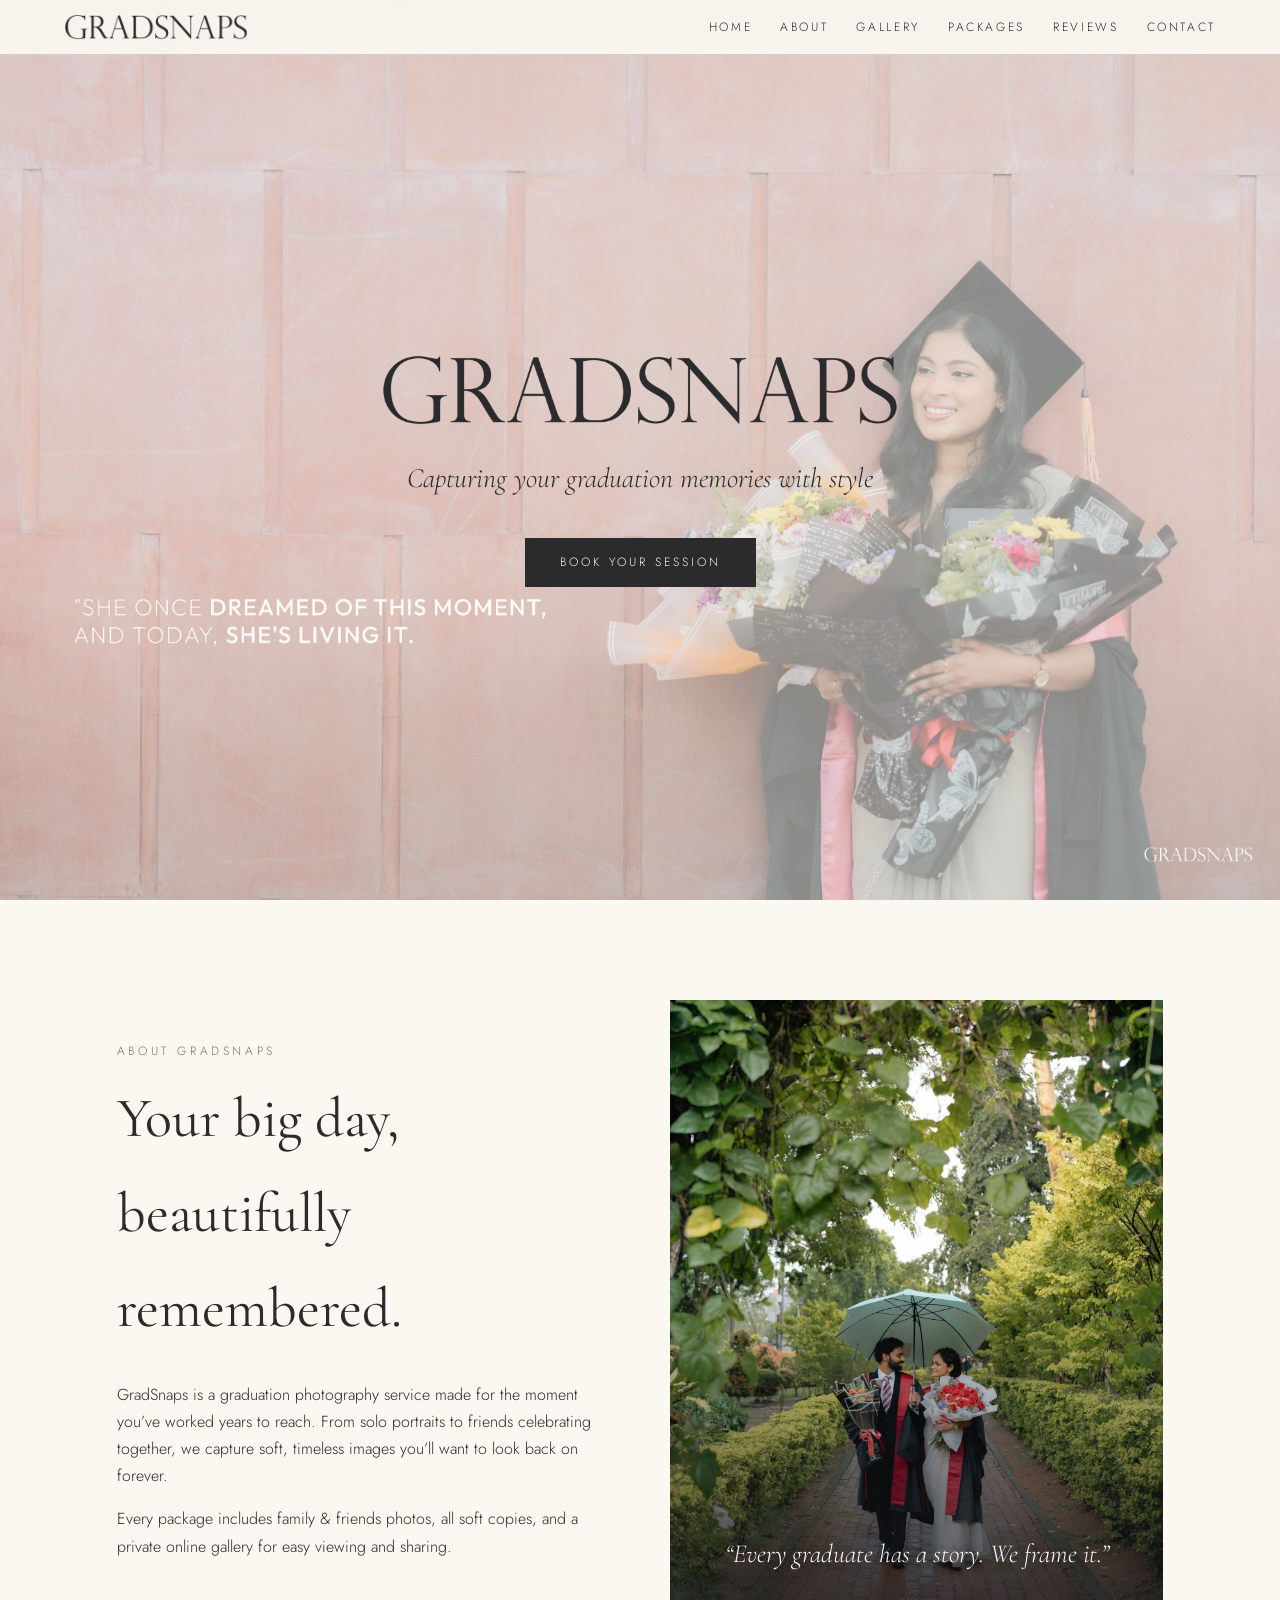
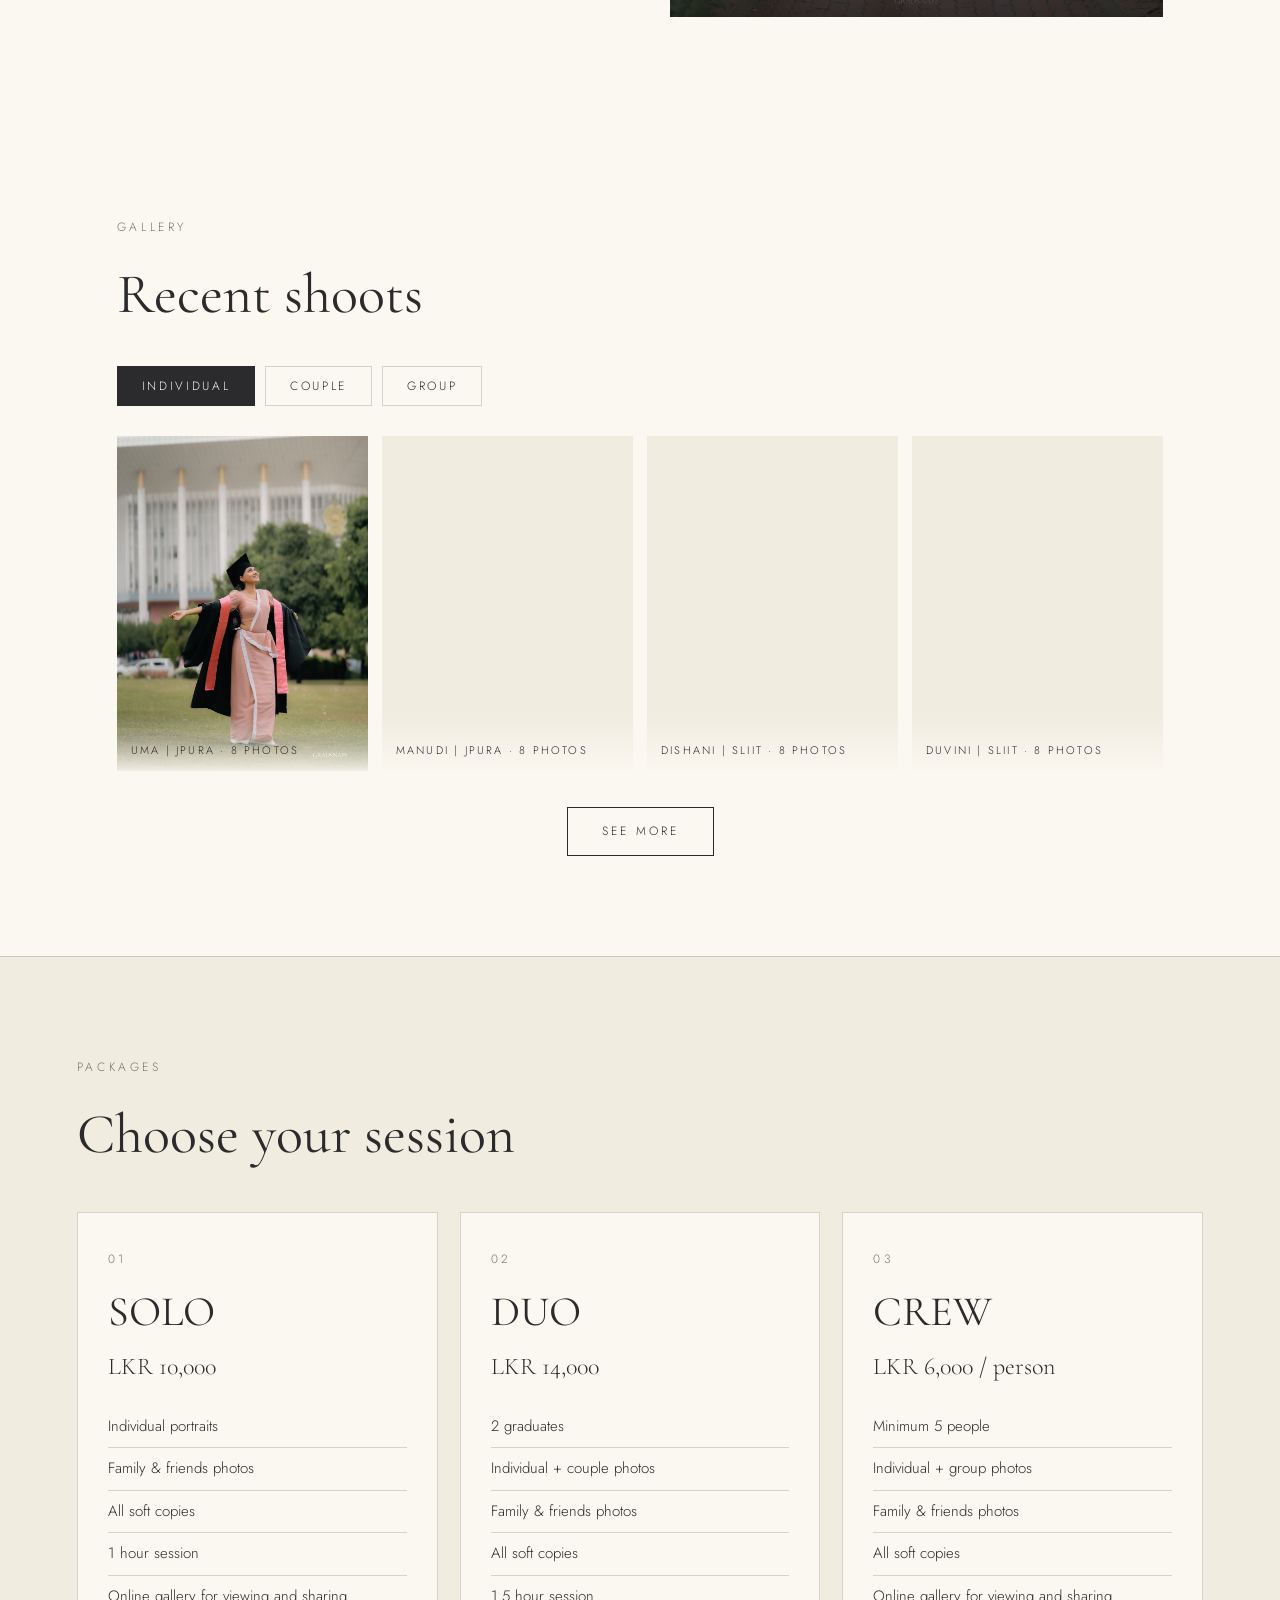
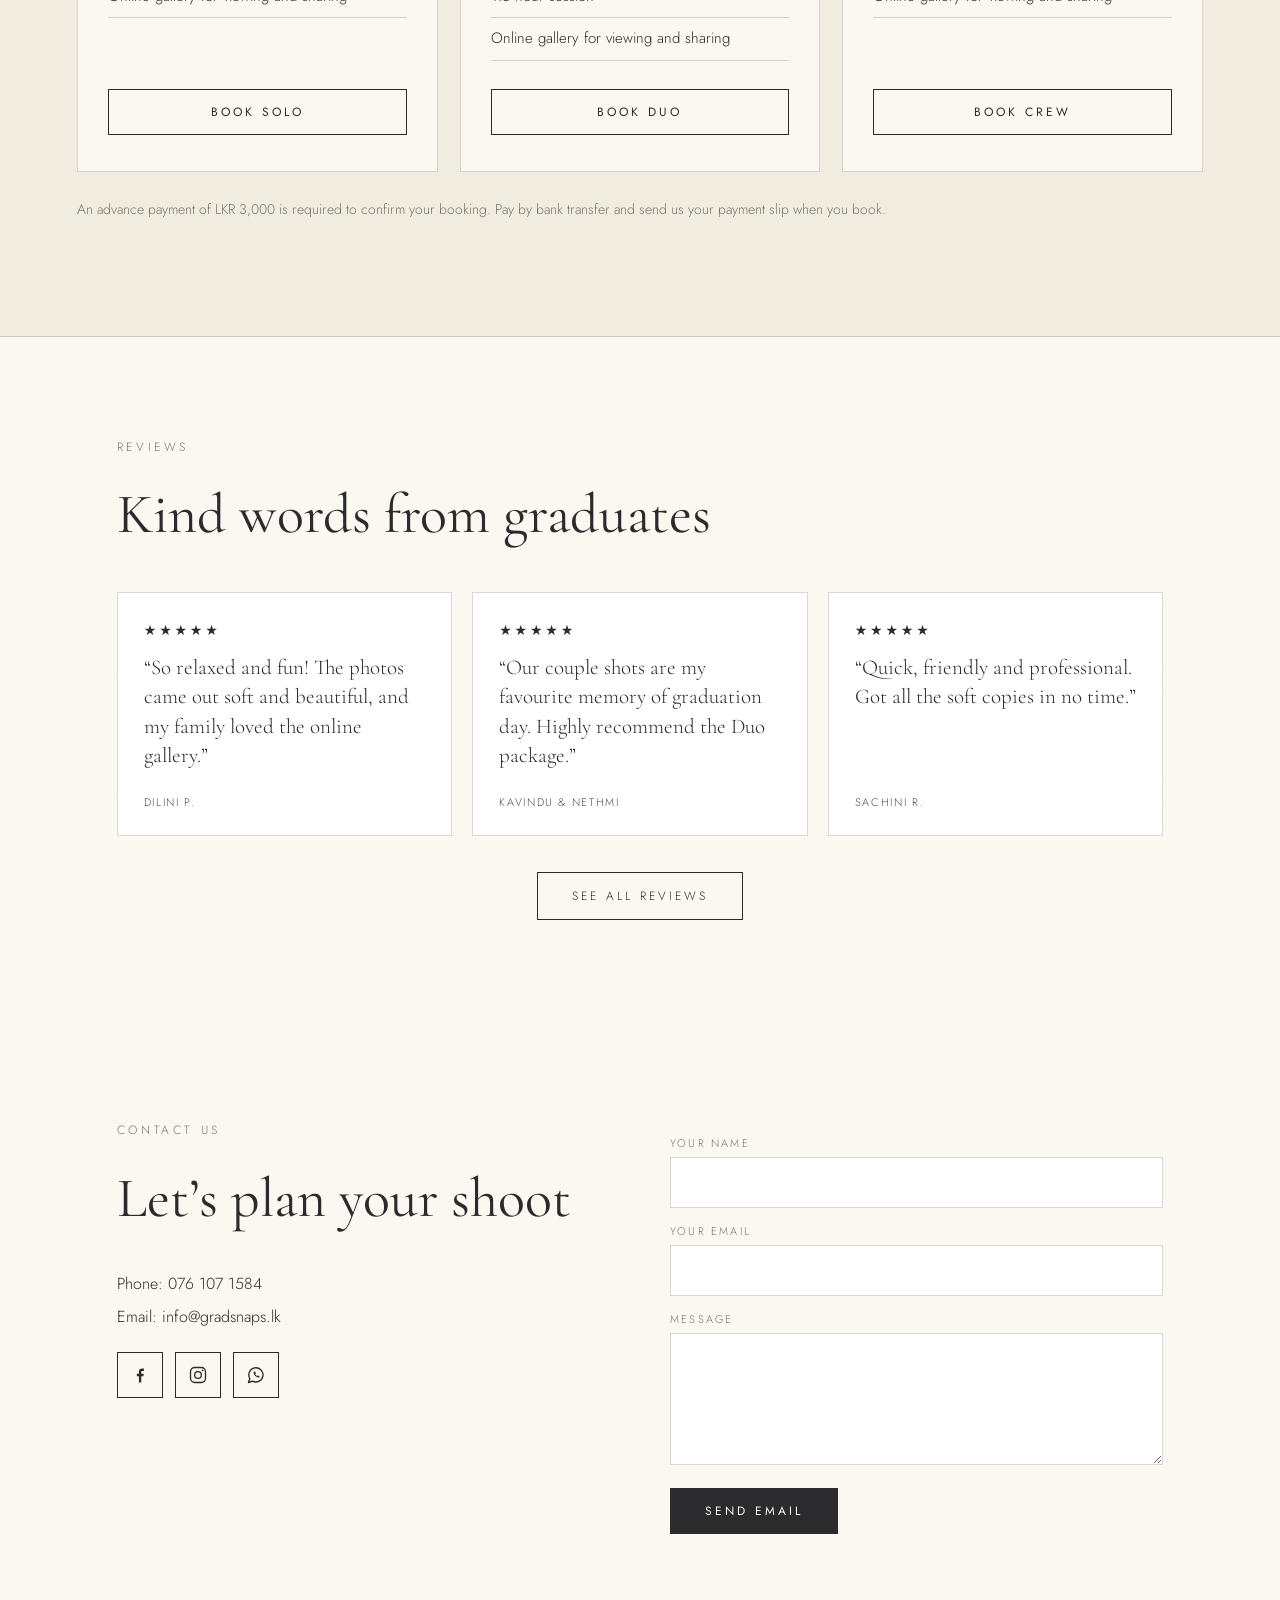
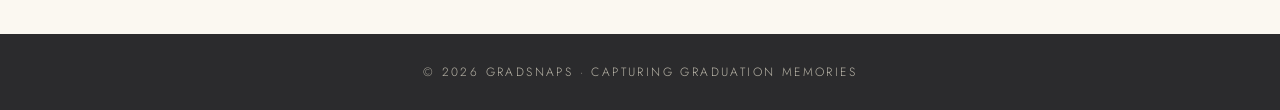
==== commit bc3effdf: "Add files via upload" ====
--- a/index.html
+++ b/index.html
@@ -135,36 +135,51 @@
     <div class="box">
       <span class="close" onclick="closeBook()">×</span>
       <h3 id="mTitle">Book</h3>
-      <div class="sum" id="mSum"></div>
-      <label>Full name</label><input id="fn">
-      <label>Phone</label><input id="ph" type="tel">
-      <label>Email</label><input id="em" type="email">
-      <label>Preferred date</label><input id="dt" type="date">
-      <label>Time slot</label><select id="tm"></select>
-      <p class="avail" id="avail">Pick a date to see available times.</p>
-      <label>University</label><input id="un">
-      <label>Venue</label><input id="vn" placeholder="Where should we meet?">
-      <label>Notes</label><textarea id="nt" rows="3"
-        placeholder="Anything we should know? (outfit, special shots, number of family members...)"></textarea>
-      <div id="crew" style="display:none"><label>Number of people (min 5)</label><input id="pp" type="number" min="5"
-          value="5"></div>
-      <label style="margin-top:20px">Pay LKR 3,000 advance by bank transfer</label>
-      <div class="bank">
-        <div><b>Commercial Bank</b><small>Chaniru Dinsara Jayawardhana</small>801 490 63 63</div><button
-          onclick="cp('8014906363',this)">Copy</button>
+
+      <div id="bk">
+        <div class="sum" id="mSum"></div>
+        <label>Full name</label><input id="fn">
+        <label>Phone</label><input id="ph" type="tel">
+        <label>Email</label><input id="em" type="email">
+        <label>Preferred date</label><input id="dt" type="date">
+        <label>Time slot</label><select id="tm"></select>
+        <p class="avail" id="avail">Pick a date to see available times.</p>
+        <label>University</label><input id="un">
+        <label>Venue</label><input id="vn" placeholder="Where should we meet?">
+        <label>Notes</label><textarea id="nt" rows="3"
+          placeholder="Anything we should know? (outfit, special shots, number of family members...)"></textarea>
+        <div id="crew" style="display:none"><label>Number of people (min 5)</label><input id="pp" type="number" min="5"
+            value="5"></div>
+        <label style="margin-top:20px">Pay LKR 3,000 advance by bank transfer</label>
+        <div class="bank">
+          <div><b>Commercial Bank</b><small>Chaniru Dinsara Jayawardhana</small>801 490 63 63</div><button
+            onclick="cp('8014906363',this)">Copy</button>
+        </div>
+        <div class="bank">
+          <div><b>BOC</b><small>Chaniru Dinsara Jayawardhana</small>0095825963</div><button
+            onclick="cp('0095825963',this)">Copy</button>
+        </div>
+        <ol class="steps">
+          <li>Transfer LKR 3,000 to either account.</li>
+          <li>Take a screenshot or photo of the payment slip.</li>
+          <li>Upload the slip below, then press Submit booking.</li>
+        </ol>
+        <label>Payment slip</label>
+        <label class="slip" for="slip"><input id="slip" type="file" accept="image/*,application/pdf"><span
+            id="slipTxt">+ Upload payment slip (photo, screenshot or PDF)</span></label>
+        <img id="slipPrev" alt="Payment slip preview" hidden>
+        <p class="avail" id="subMsg"></p>
+        <p style="font-size:13px;color:var(--mute);margin:0">Your booking is confirmed once we check your slip. The
+          balance is settled on the day.</p>
+        <button class="btn solid" id="sub" onclick="submitBooking()">Submit booking</button>
       </div>
-      <div class="bank">
-        <div><b>BOC</b><small>Chaniru Dinsara Jayawardhana</small>0095825963</div><button
-          onclick="cp('0095825963',this)">Copy</button>
+
+      <div id="done" style="display:none">
+        <div class="sum">Thank you! We have received your booking and payment slip. We will check the slip and confirm
+          your session shortly.</div>
+        <button class="btn" onclick="wa()">Also message us on WhatsApp (optional)</button>
+        <button class="btn solid" onclick="closeBook()">Close</button>
       </div>
-      <ol class="steps">
-        <li>Transfer LKR 3,000 to either account.</li>
-        <li>Take a screenshot or photo of the payment slip.</li>
-        <li>Tap the button below, then attach your slip in the WhatsApp chat.</li>
-      </ol>
-      <p style="font-size:13px;color:var(--mute);margin:0">Your booking is confirmed once we receive the slip. The
-        balance is settled on the day.</p>
-      <button class="btn solid" onclick="wa()">Send booking &amp; payment slip on WhatsApp</button>
     </div>
   </div>
 
--- a/style.css
+++ b/style.css
@@ -951,4 +951,50 @@
 
 .rc.hasbg small {
     color: #4d4b46
-}+}
+/* ===== BOOKING: slip upload + booked slots ===== */
+label.slip {
+    display: flex;
+    align-items: center;
+    justify-content: center;
+    text-align: center;
+    margin: 6px 0;
+    padding: 22px 14px;
+    border: 1px dashed var(--char);
+    background: #fff;
+    color: var(--char);
+    font-size: 14px;
+    letter-spacing: .04em;
+    text-transform: none;
+    cursor: pointer;
+    line-height: 1.5
+}
+
+label.slip:hover {
+    background: var(--ivory2)
+}
+
+label.slip input {
+    display: none
+}
+
+#slipPrev {
+    display: block;
+    max-height: 170px;
+    width: auto;
+    margin: 8px 0;
+    border: 1px solid var(--line)
+}
+
+#slipPrev[hidden] {
+    display: none
+}
+
+select option:disabled {
+    color: #9b3d3d
+}
+
+#sub:disabled {
+    opacity: .5;
+    cursor: wait
+}
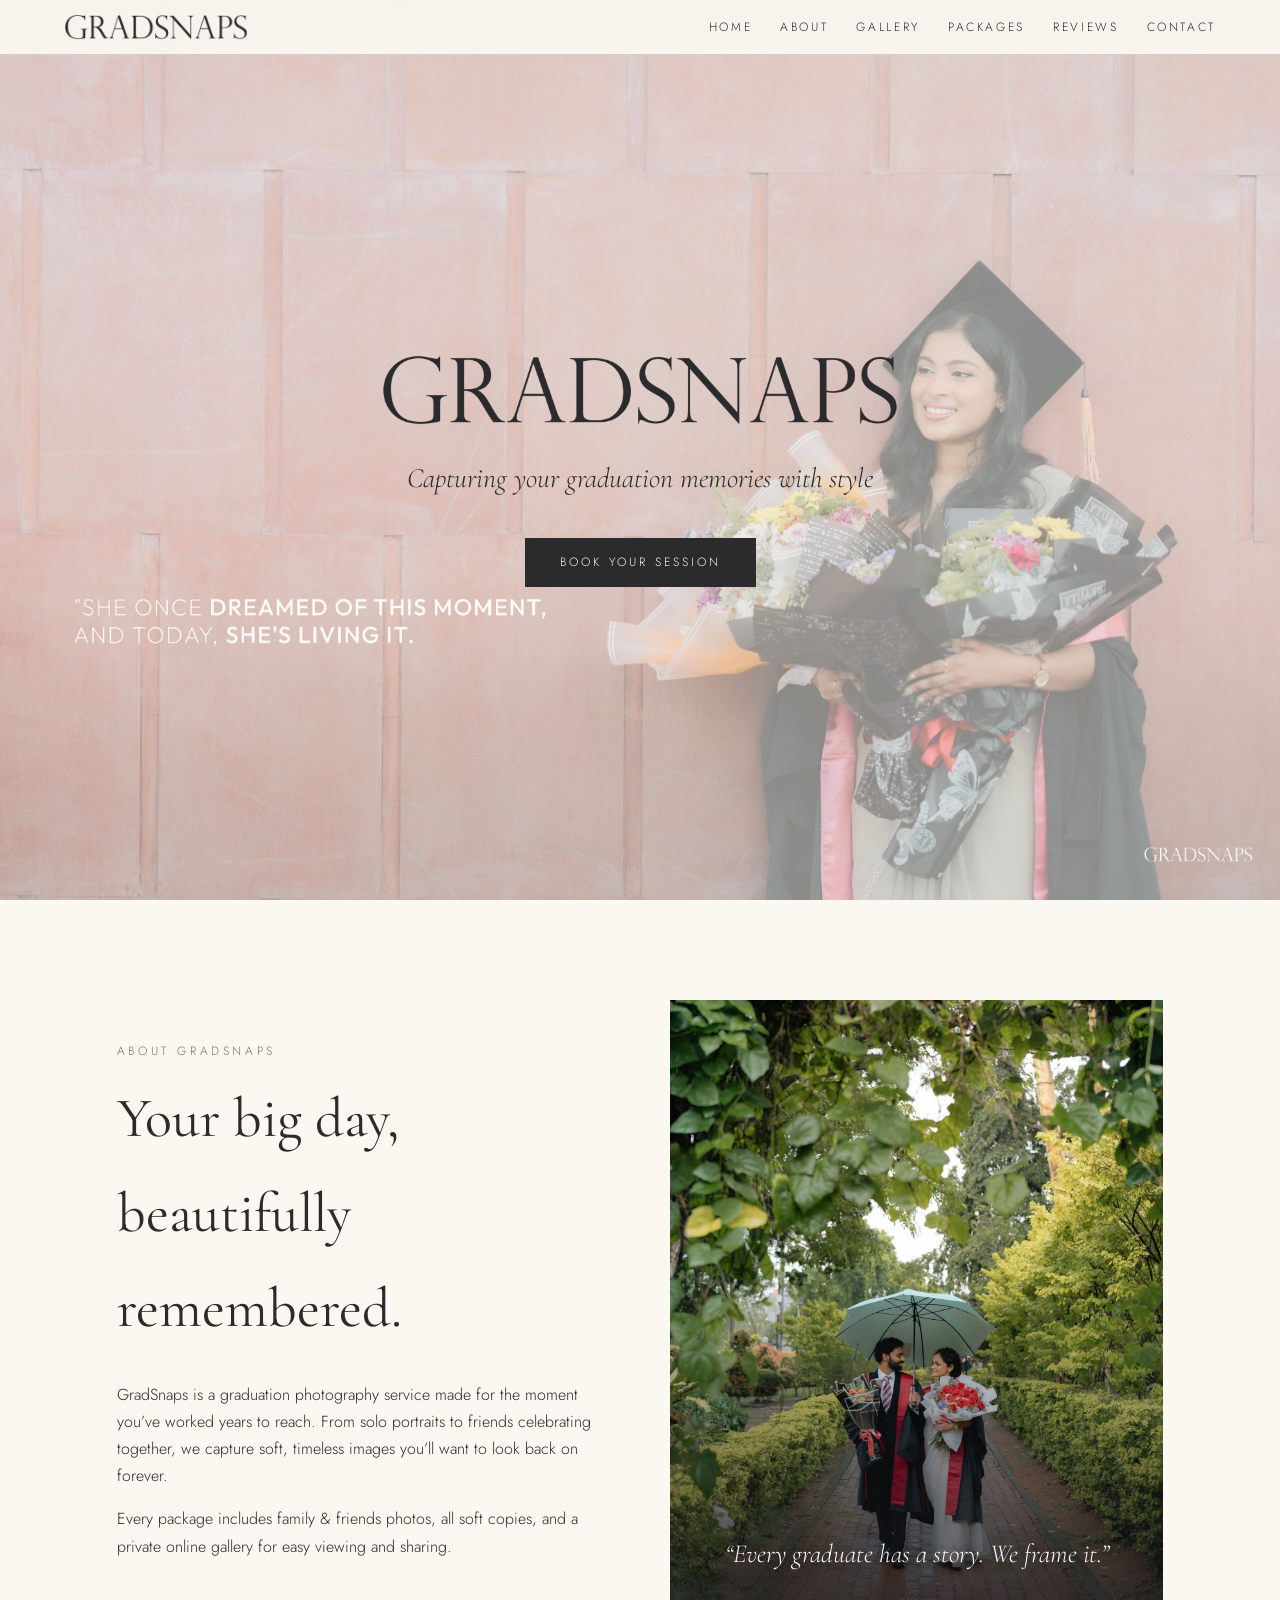
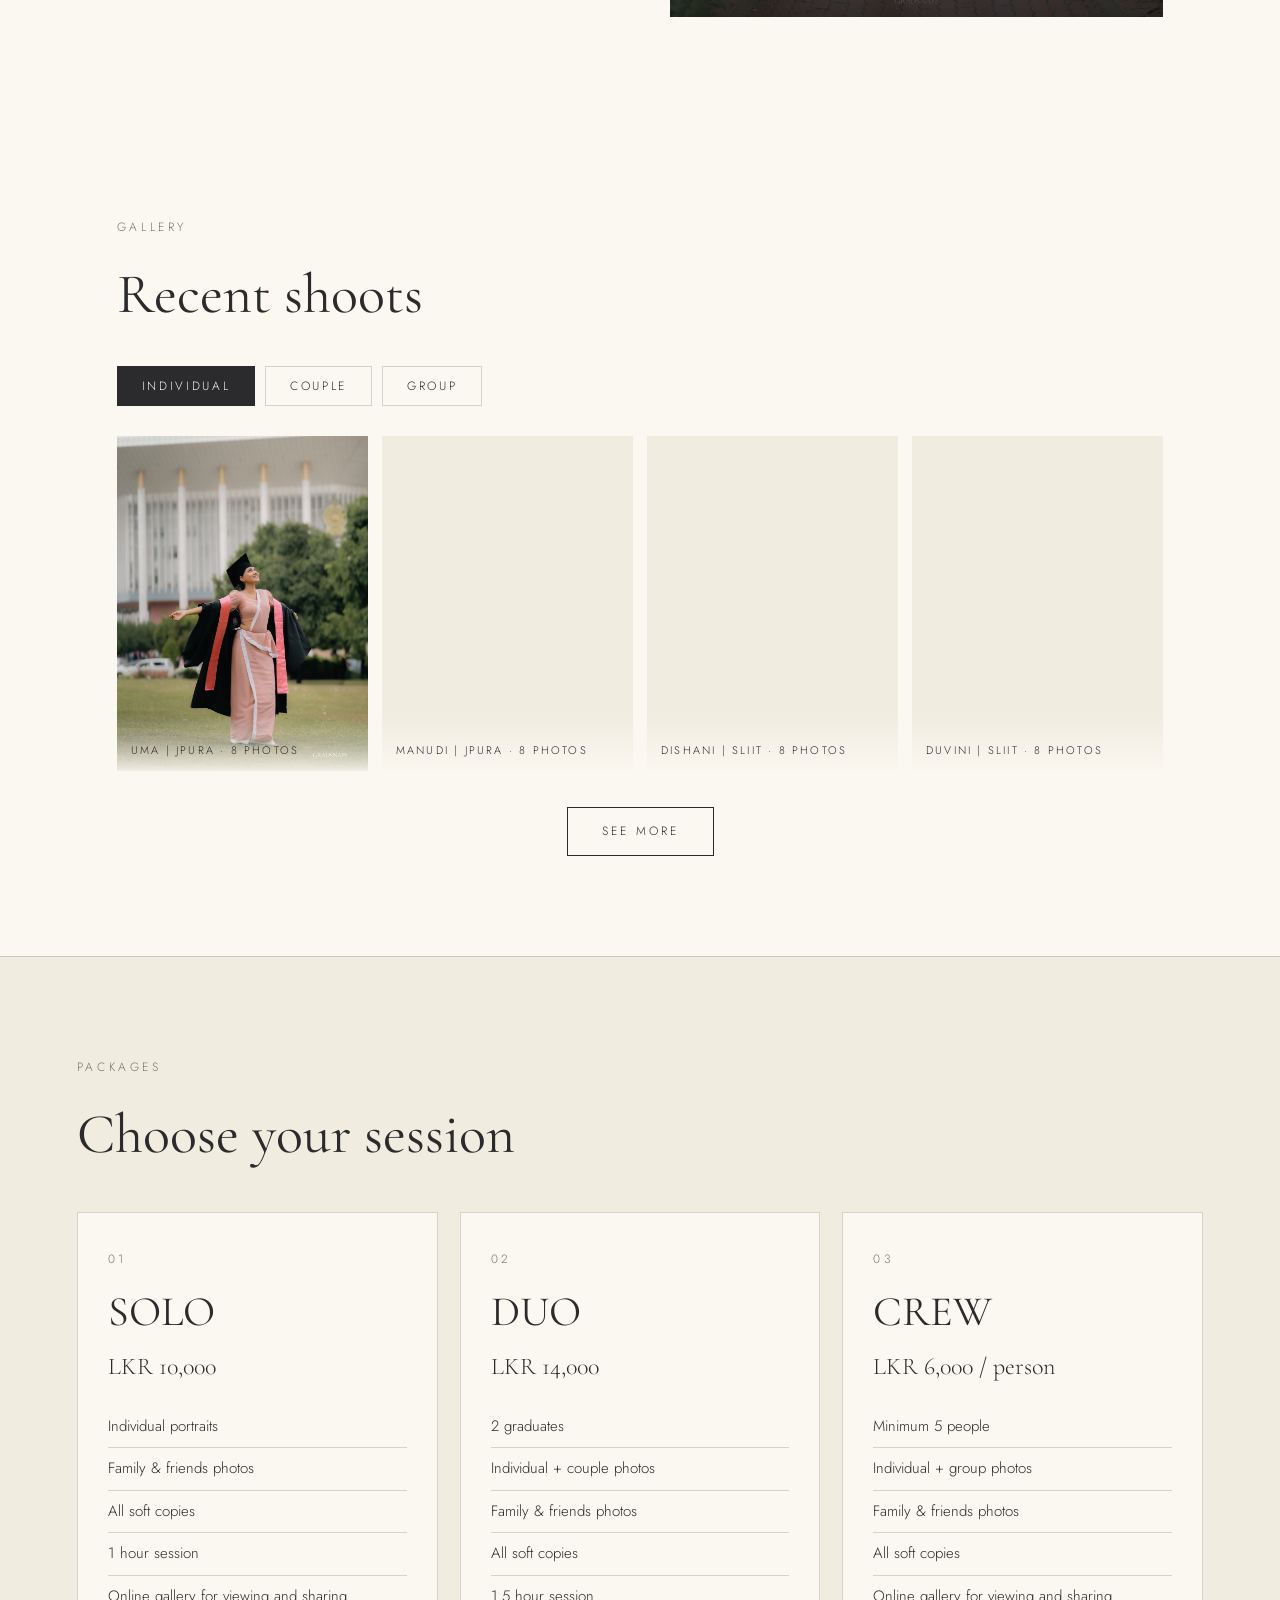
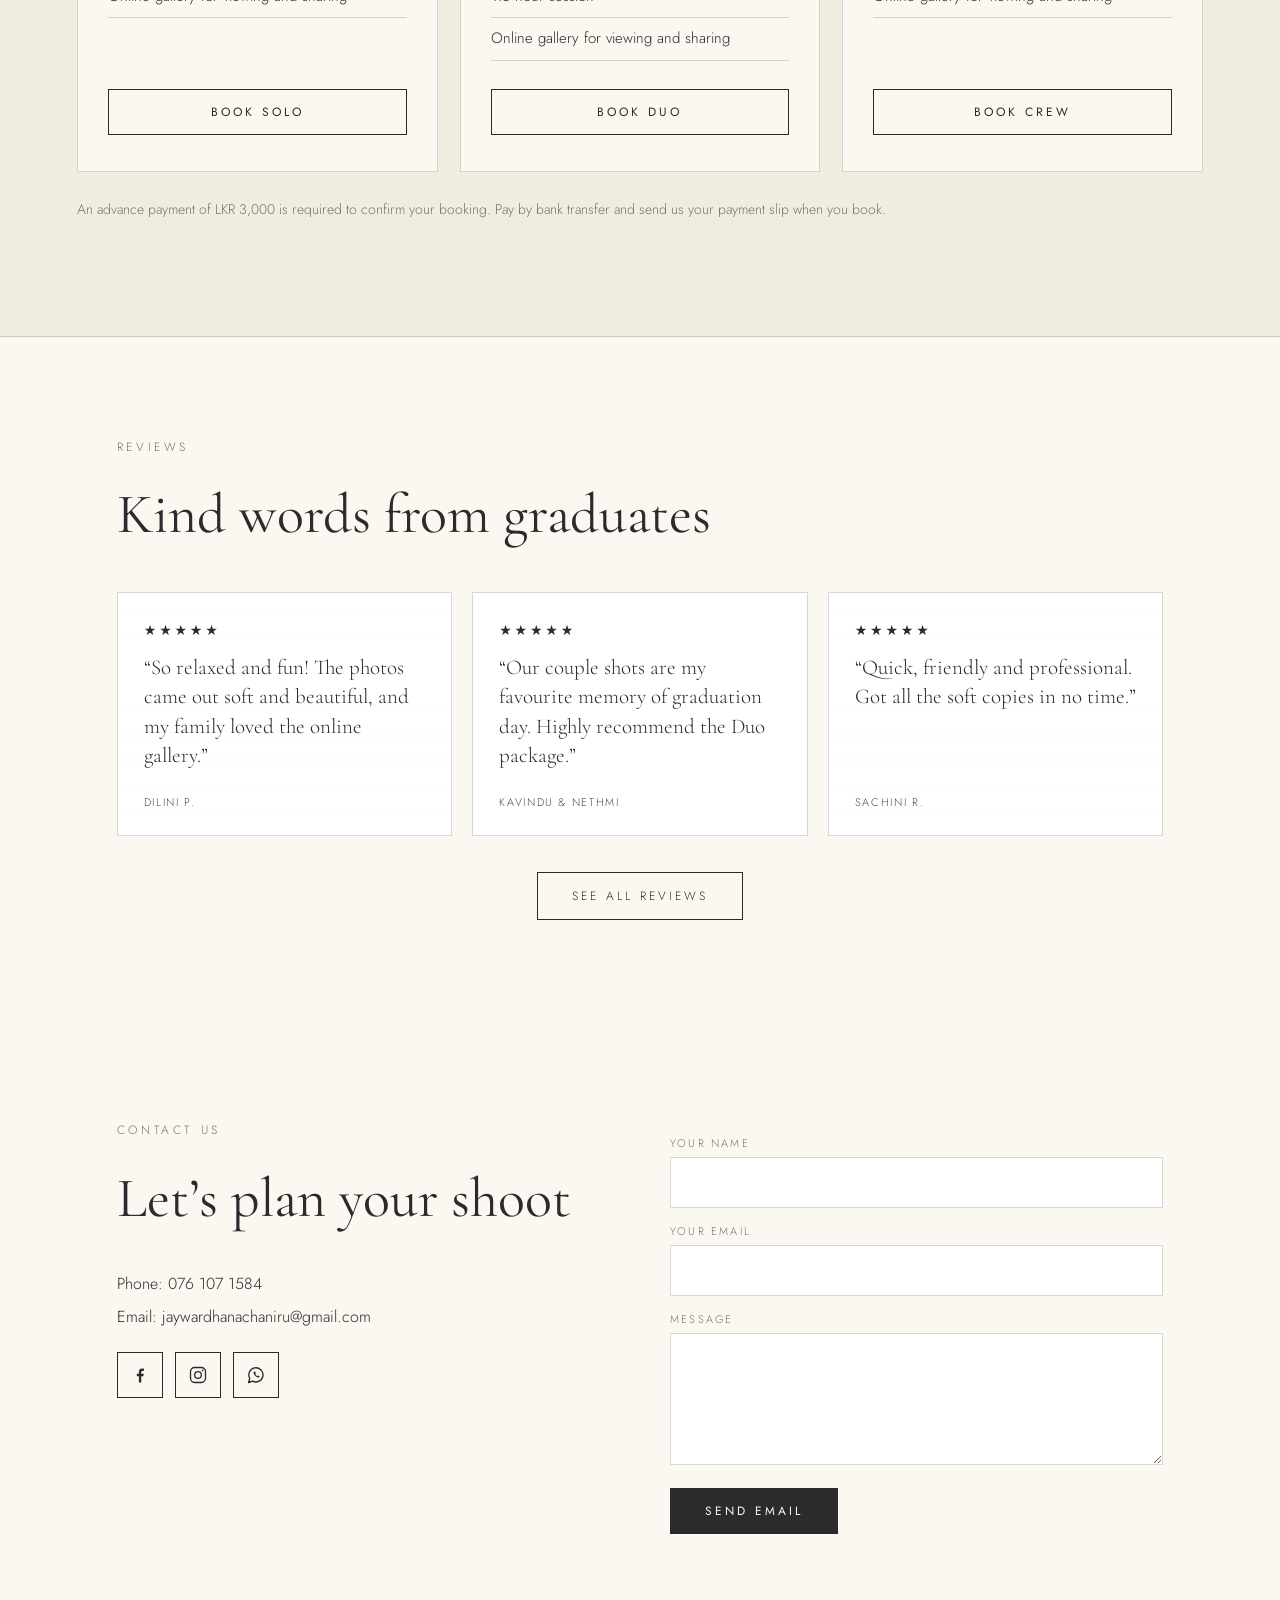
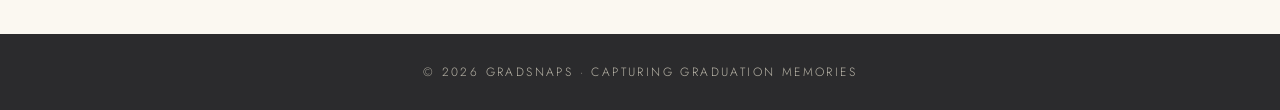
==== commit 674a85c2: "Add files via upload" ====
--- a/index.html
+++ b/index.html
@@ -115,7 +115,7 @@
             <circle cx="12" cy="12" r="4" />
             <circle cx="17.500" cy="6.500" r="1" fill="currentColor" stroke="none" />
           </svg></a>
-        <a href="https://wa.me/94761071584" target="_blank" rel="noopener" aria-label="WhatsApp"><svg
+        <a href="https://wa.me/message/EAGQYB6DOWKTI1" target="_blank" rel="noopener" aria-label="WhatsApp"><svg
             viewBox="0 0 24 24" fill="none" stroke="currentColor" stroke-width="1.600" stroke-linejoin="round">
             <path d="M3 21l1.600-4.800A8.500 8.500 0 1 1 8 19.400z" />
             <path d="M9 8.500c0 3.500 3 6.500 6.500 6.500l1-1.500-2-1-1 .8c-1-.4-2-1.400-2.400-2.400l.8-1-1-2z"
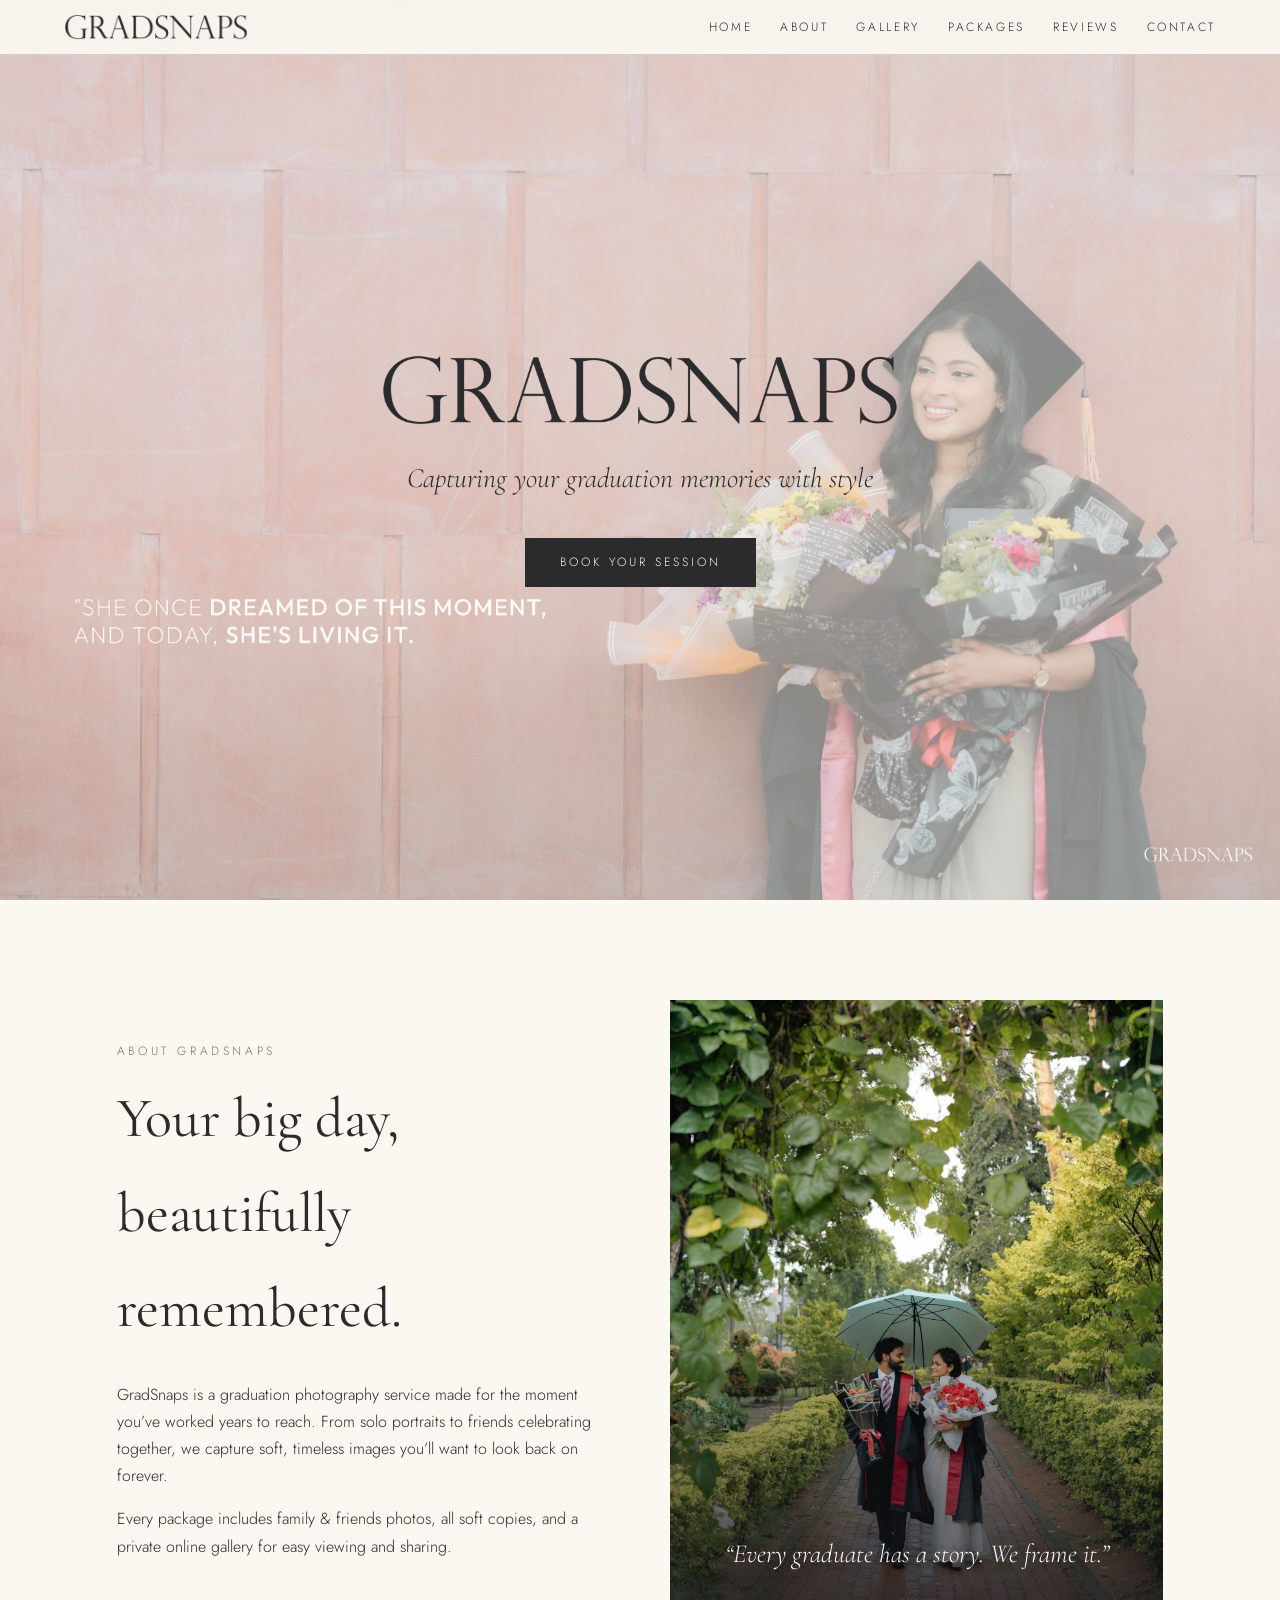
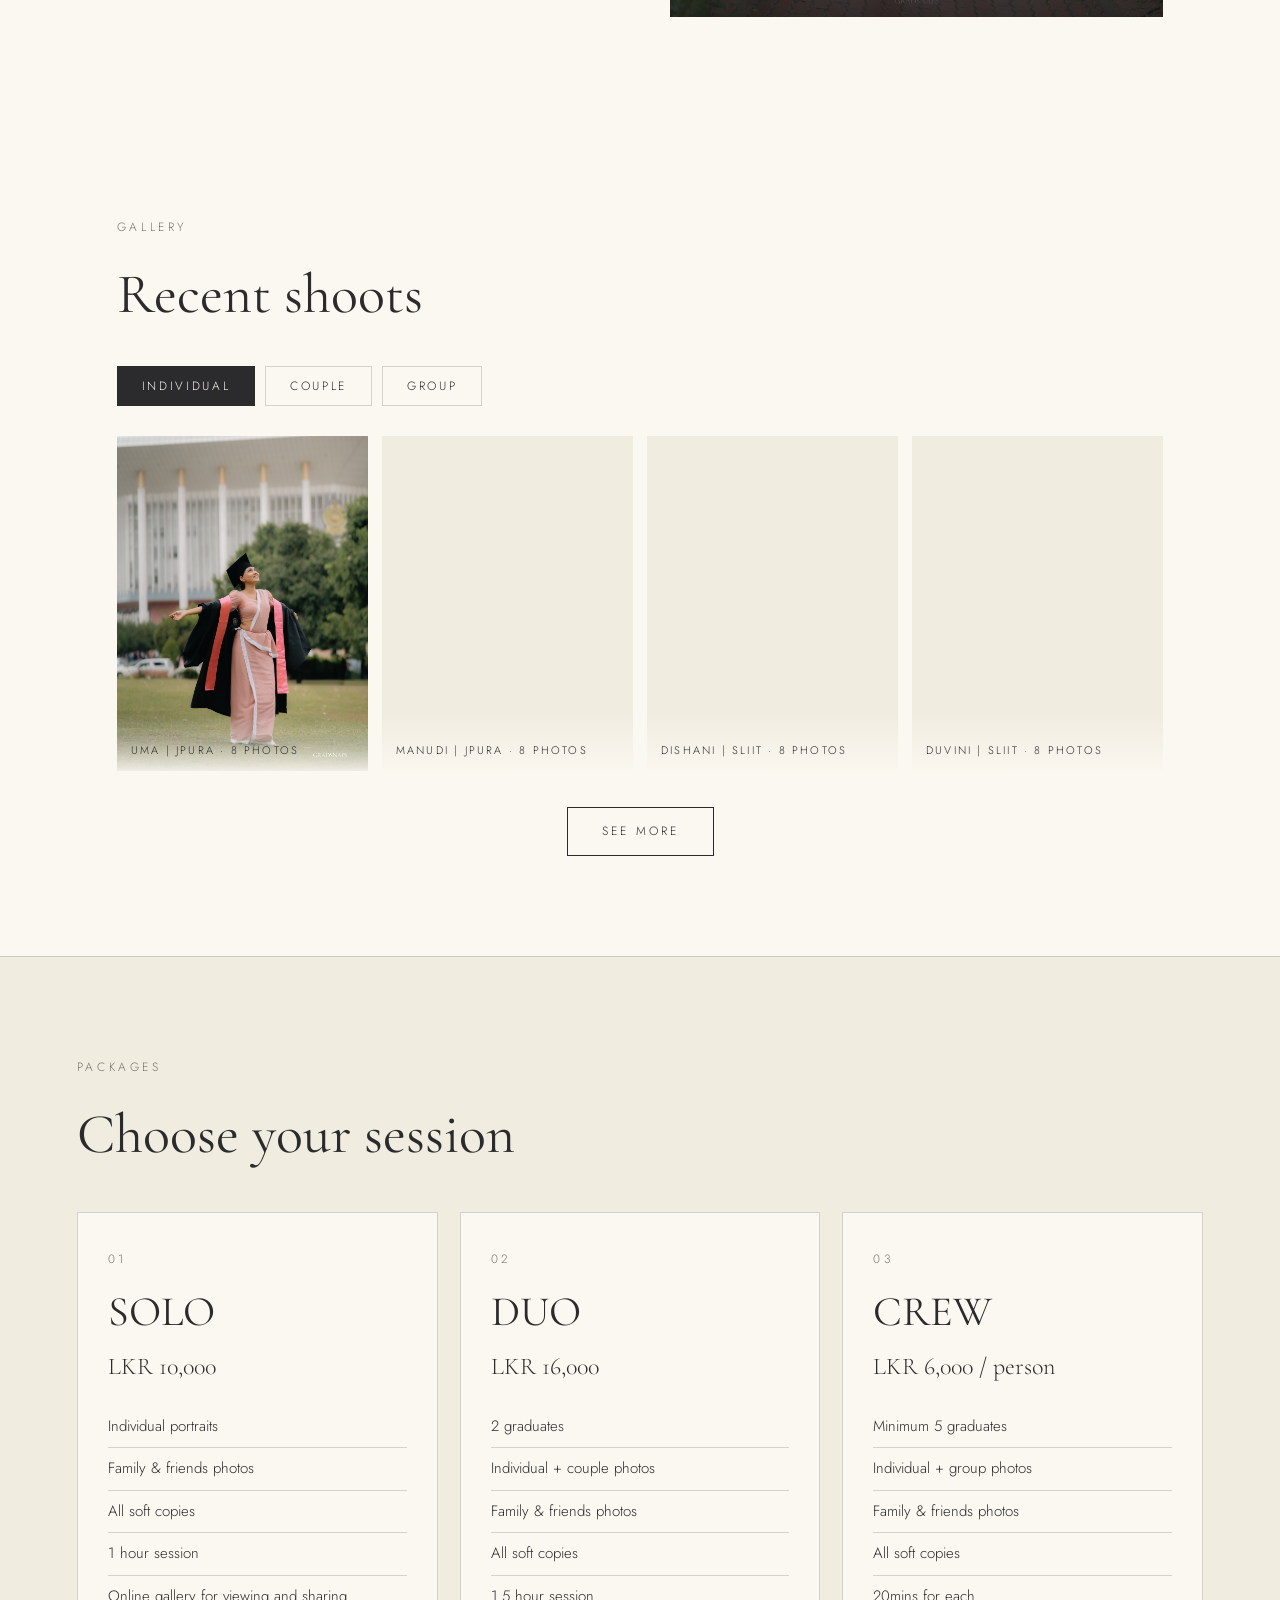
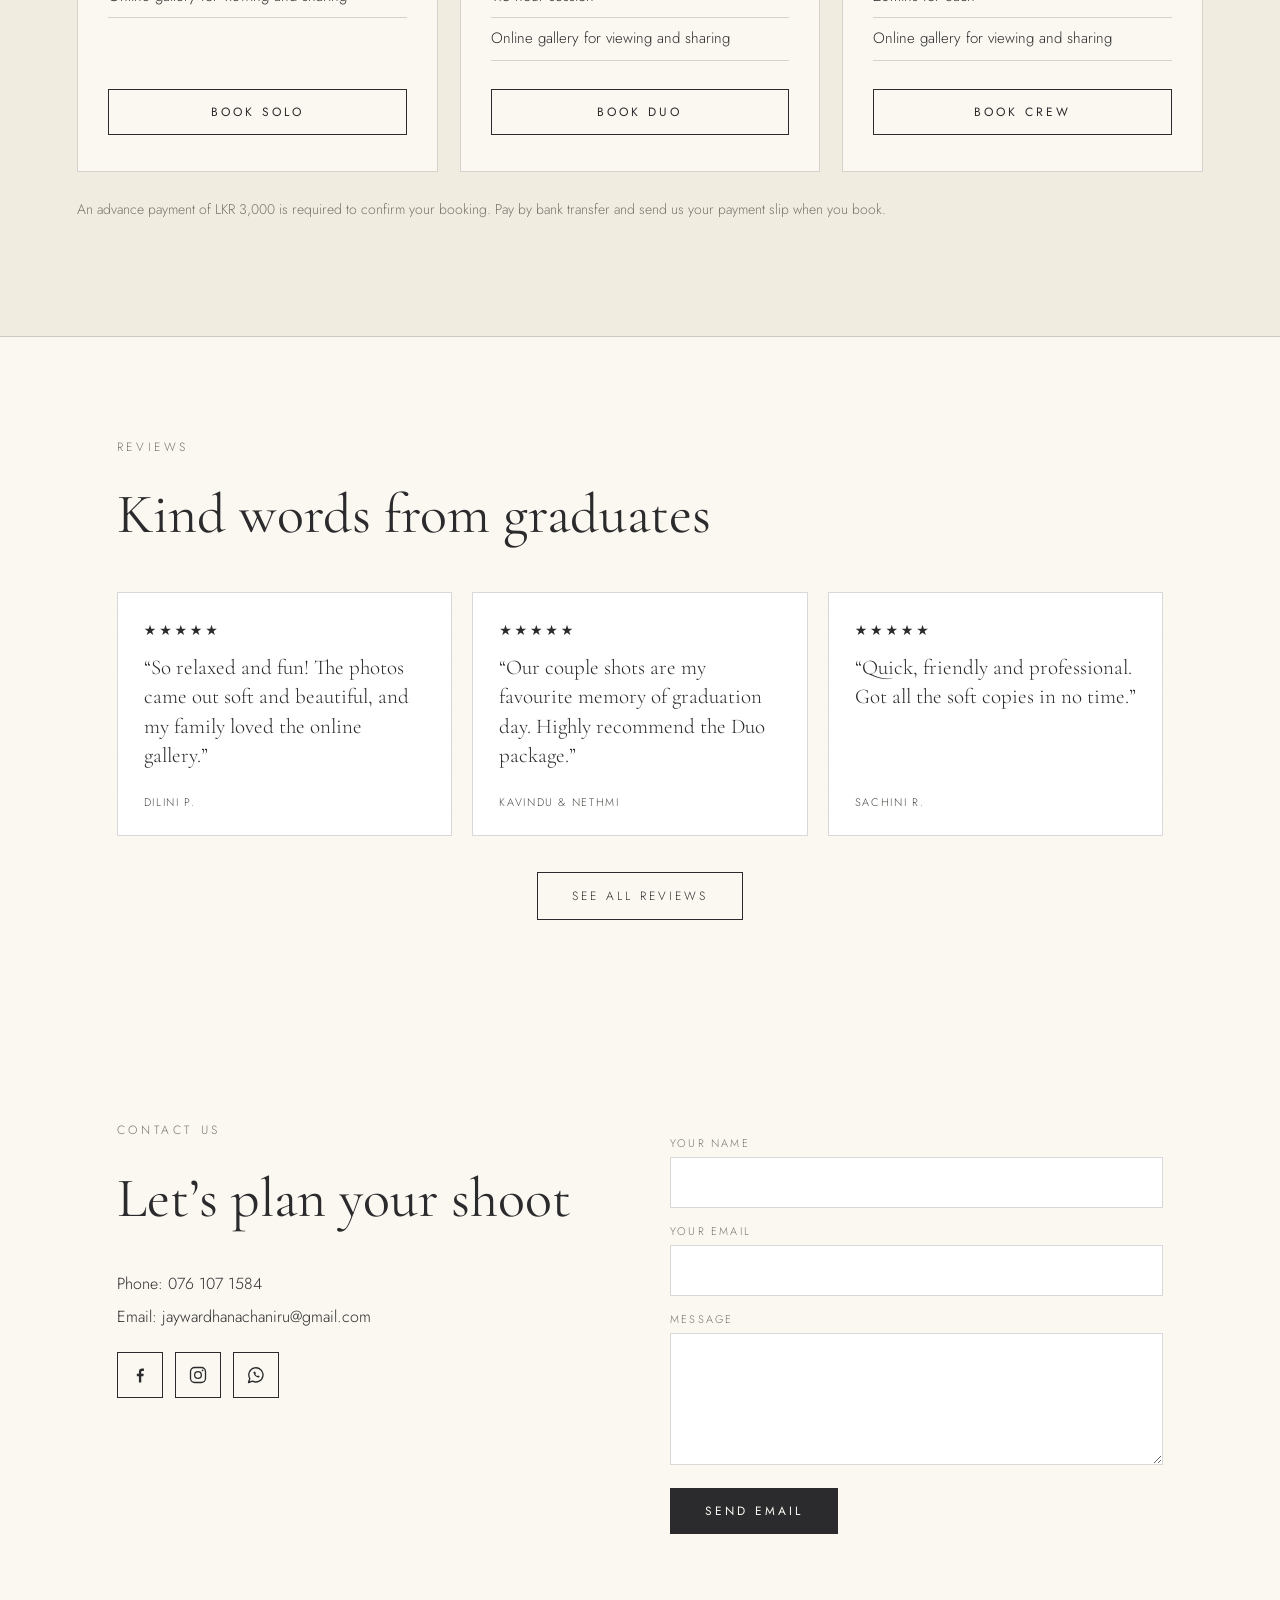
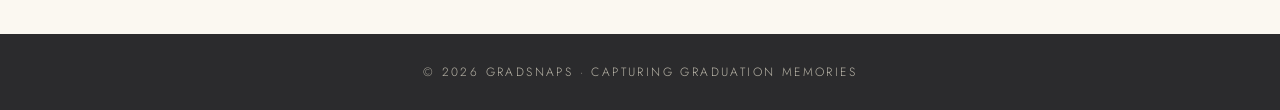
==== commit 0c9c27b7: "Update index.html" ====
--- a/index.html
+++ b/index.html
@@ -61,7 +61,7 @@
         </div>
         <div class="card"><span class="n">02</span>
           <h3>DUO</h3>
-          <div class="pr">LKR 14,000</div>
+          <div class="pr">LKR 16,000</div>
           <ul>
             <li>2 graduates</li>
             <li>Individual + couple photos</li>
@@ -76,10 +76,11 @@
           <h3>CREW</h3>
           <div class="pr">LKR 6,000 / person</div>
           <ul>
-            <li>Minimum 5 people</li>
+            <li>Minimum 5 graduates</li>
             <li>Individual + group photos</li>
             <li>Family &amp; friends photos</li>
             <li>All soft copies</li>
+            <li>20mins for each</li>
             <li>Online gallery for viewing and sharing</li>
           </ul>
           <button class="btn" onclick="openBook('CREW',6000)">Book Crew</button>
@@ -115,7 +116,7 @@
             <circle cx="12" cy="12" r="4" />
             <circle cx="17.500" cy="6.500" r="1" fill="currentColor" stroke="none" />
           </svg></a>
-        <a href="https://wa.me/message/EAGQYB6DOWKTI1" target="_blank" rel="noopener" aria-label="WhatsApp"><svg
+        <a href="https://wa.me/94761071584" target="_blank" rel="noopener" aria-label="WhatsApp"><svg
             viewBox="0 0 24 24" fill="none" stroke="currentColor" stroke-width="1.600" stroke-linejoin="round">
             <path d="M3 21l1.600-4.800A8.500 8.500 0 1 1 8 19.400z" />
             <path d="M9 8.500c0 3.500 3 6.500 6.500 6.500l1-1.500-2-1-1 .8c-1-.4-2-1.400-2.400-2.400l.8-1-1-2z"
@@ -177,7 +178,7 @@
       <div id="done" style="display:none">
         <div class="sum">Thank you! We have received your booking and payment slip. We will check the slip and confirm
           your session shortly.</div>
-        <button class="btn" onclick="wa()">Also message us on WhatsApp (optional)</button>
+        <a class="btn" id="waBtn" href="https://wa.me/94761071584" target="_blank" rel="noopener" style="text-align:center;box-sizing:border-box;text-decoration:none">Message us on WhatsApp</a>
         <button class="btn solid" onclick="closeBook()">Close</button>
       </div>
     </div>
@@ -191,4 +192,4 @@
   <script src="home.js"></script>
 </body>
 
-</html>+</html>
